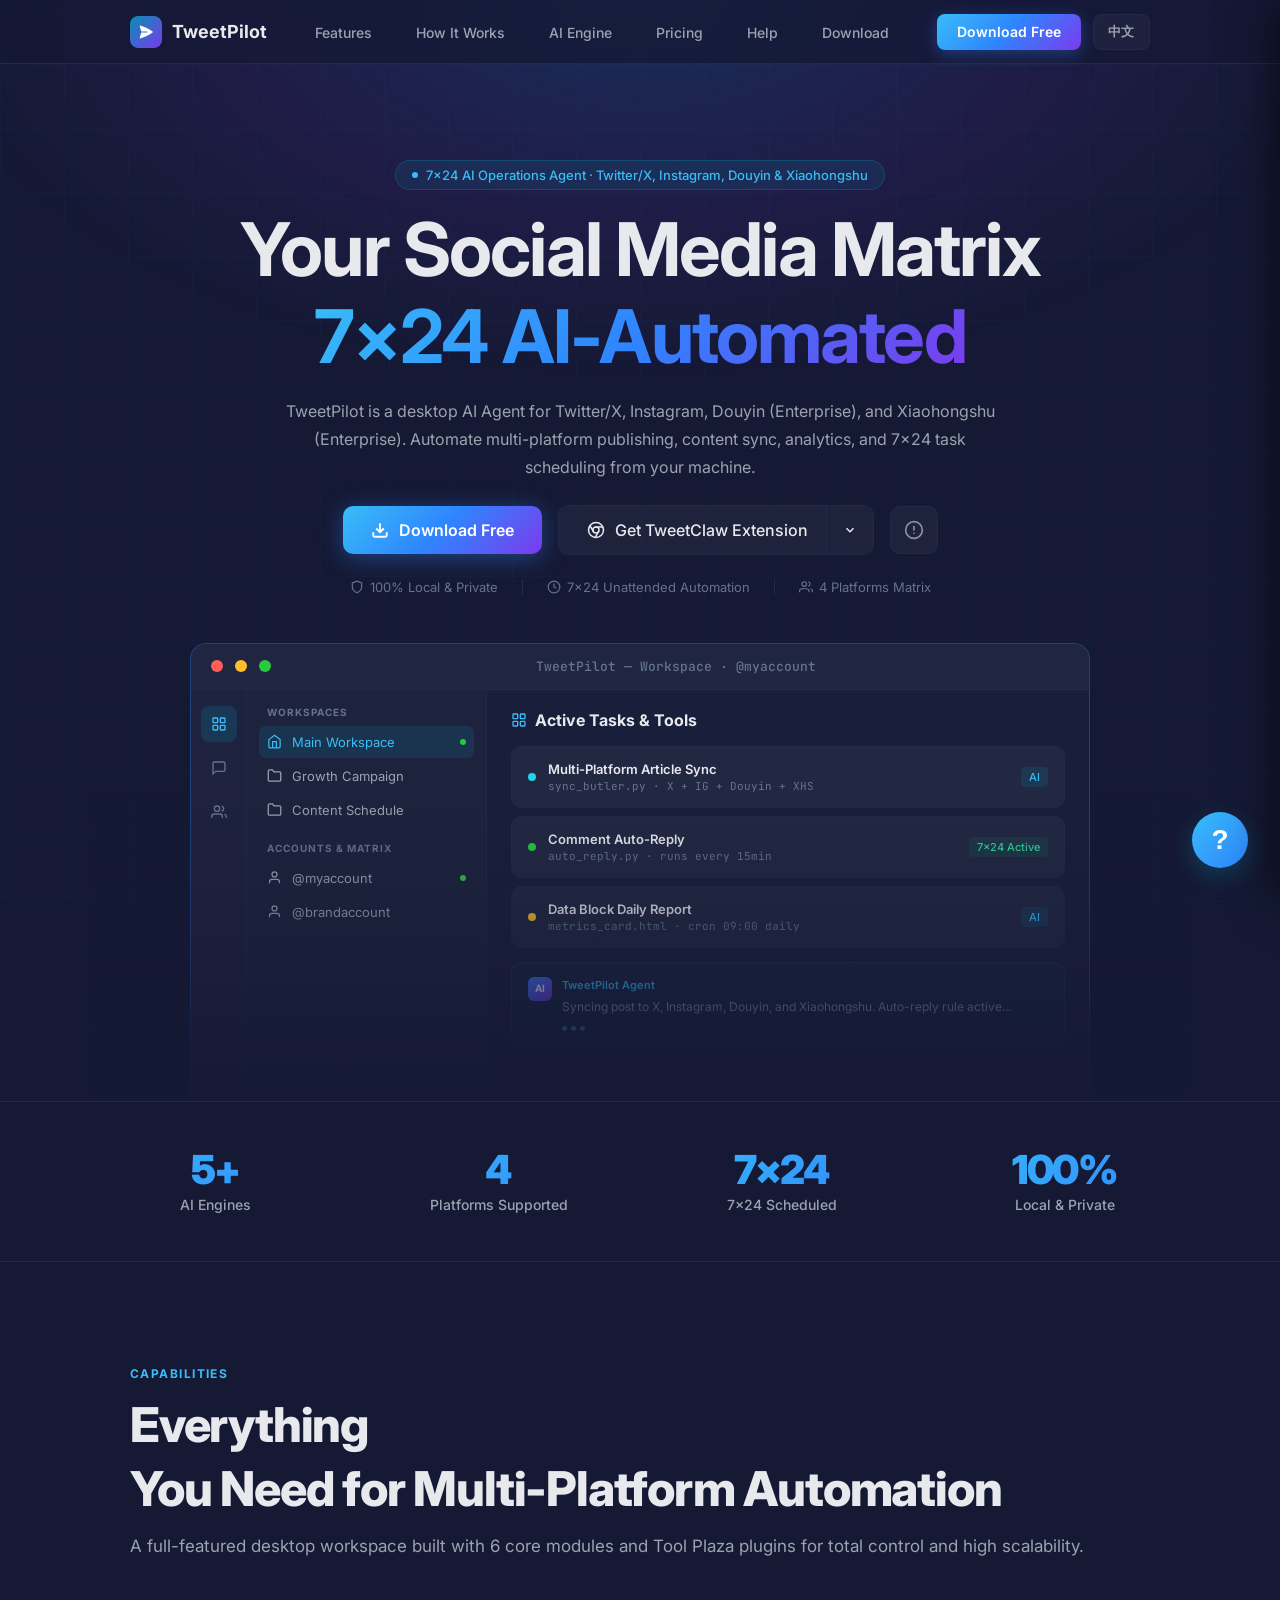
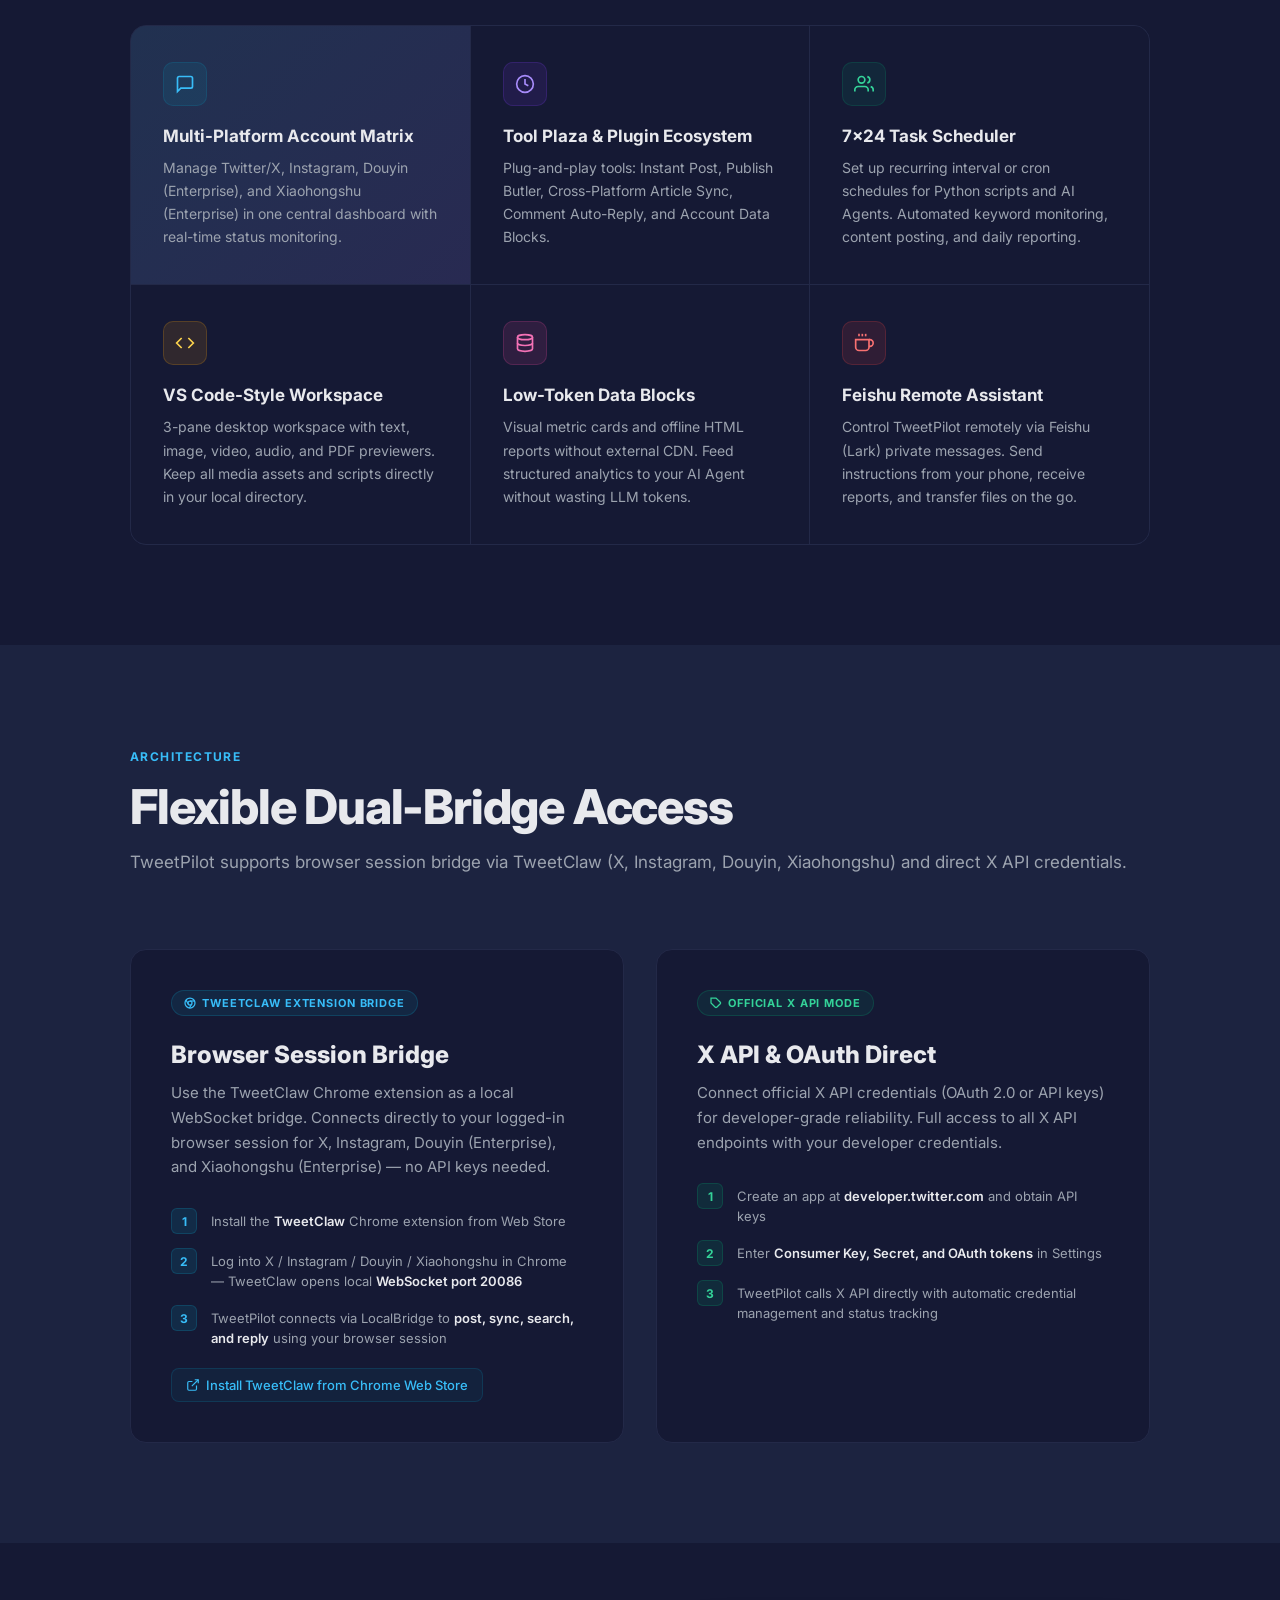
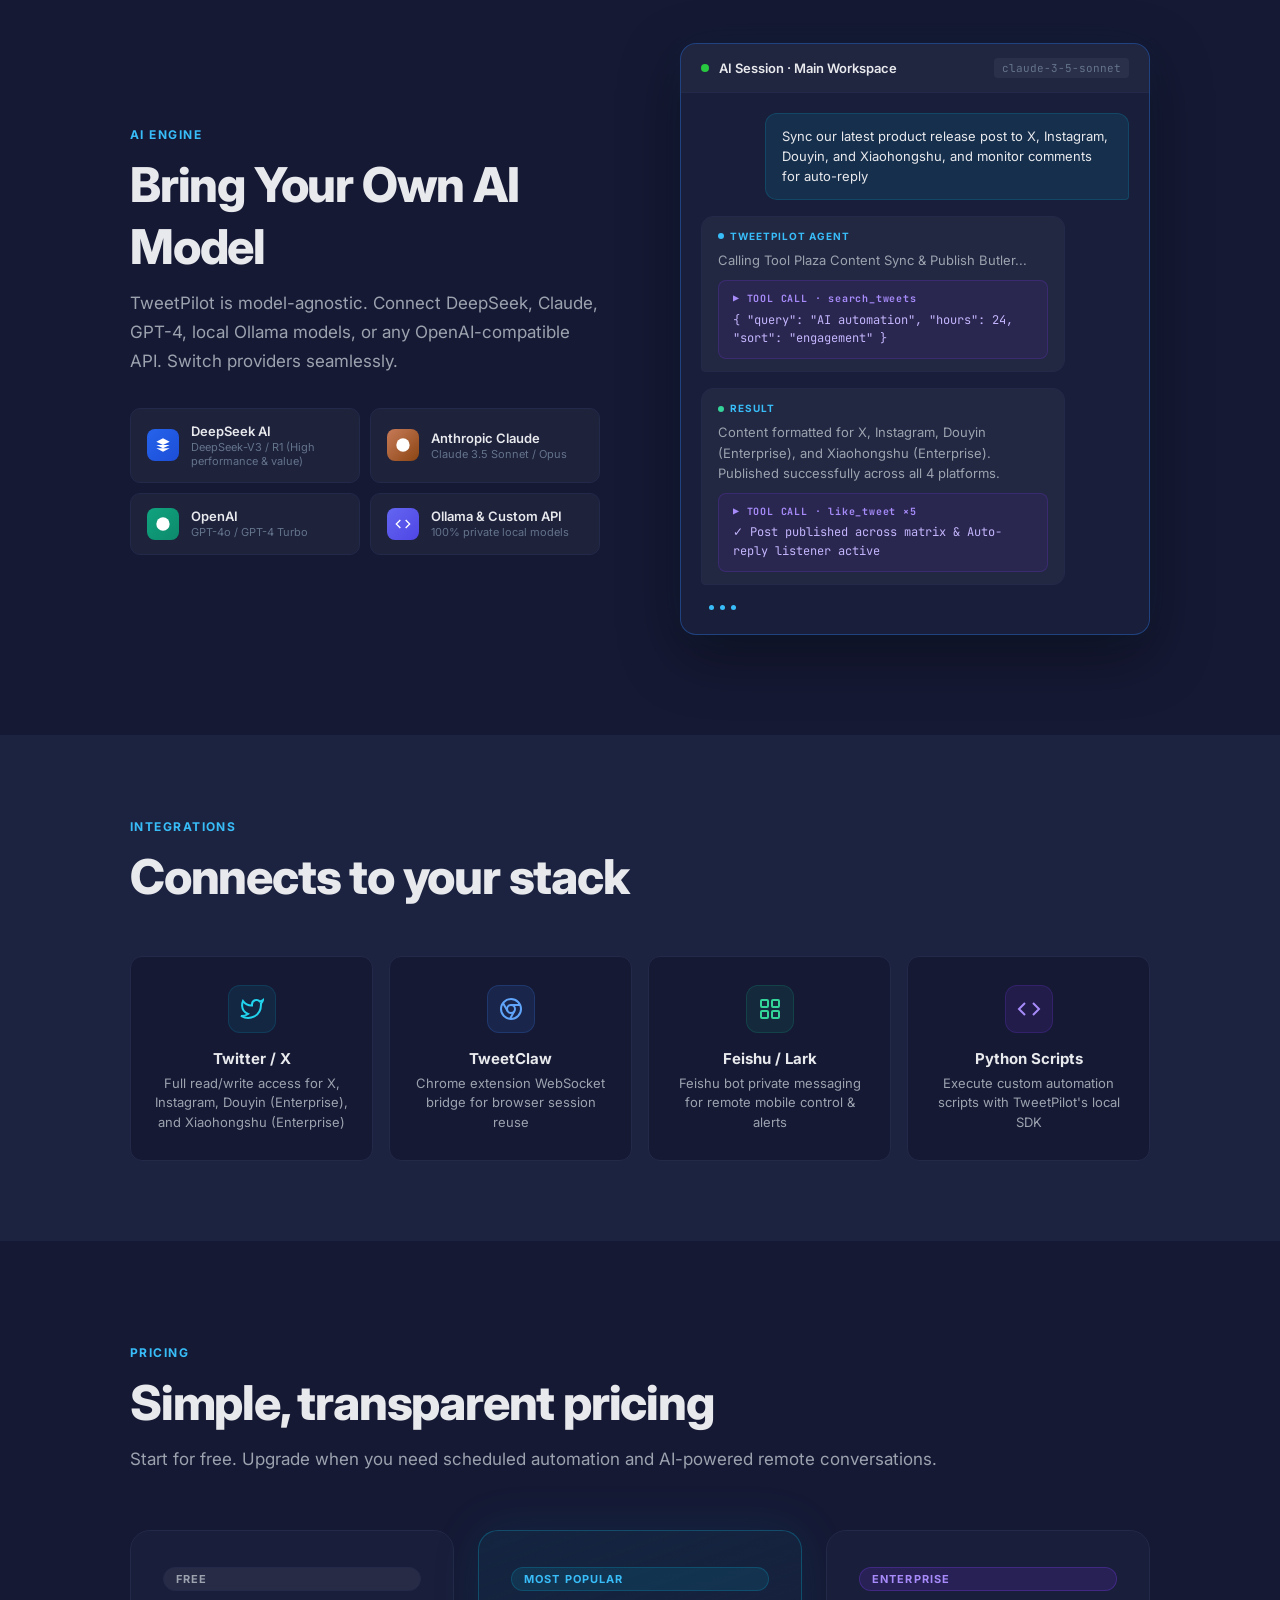
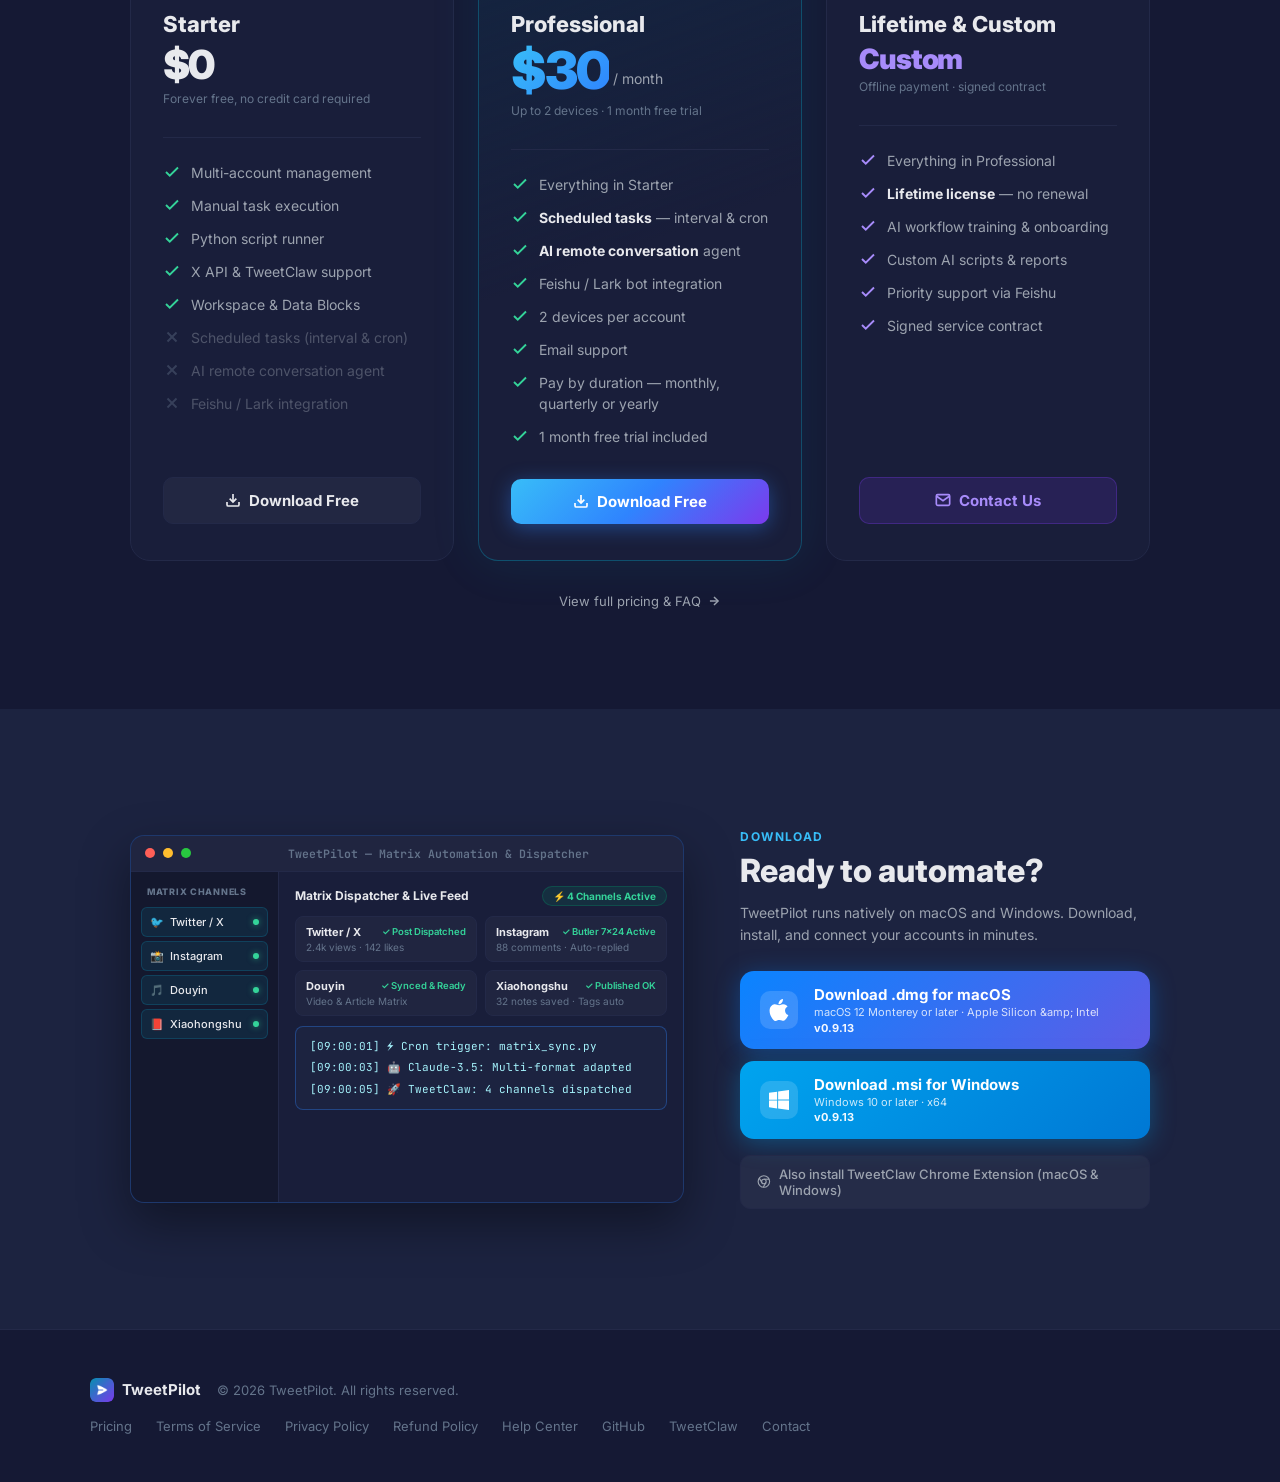
==== index.html @ b6ae7203 "fix: update Windows MSI version to v0.9.13 in index.html" ====
﻿<!DOCTYPE html>
<html lang="en" data-title-key="index.title">
<head>
  <meta charset="UTF-8" />
  <meta name="viewport" content="width=device-width, initial-scale=1.0" />
  <title>TweetPilot — AI-Powered Twitter Automation</title>
  <script src="/i18n.js?v=1.4"></script>
  <script src="/help-widget.js?v=1.4"></script>
  <meta name="description" content="TweetPilot is a desktop app for macOS and Windows that automates your multi-platform social matrix workflow with AI." />
  <link rel="icon" type="image/svg+xml" href="/favicon.svg" />
  <link rel="icon" type="image/png" sizes="32x32" href="/favicon-32x32.png" />
  <link rel="icon" type="image/png" sizes="16x16" href="/favicon-16x16.png" />
  <link rel="apple-touch-icon" sizes="180x180" href="/apple-touch-icon.png" />
  <link rel="shortcut icon" href="/favicon.ico" />
  <link rel="preconnect" href="https://fonts.googleapis.com" />
  <link rel="preconnect" href="https://fonts.gstatic.com" crossorigin />
  <link href="https://fonts.googleapis.com/css2?family=Inter:wght@300;400;500;600;700;800;900&family=JetBrains+Mono:wght@400;500&display=swap" rel="stylesheet" />
  <style>
    *, *::before, *::after { box-sizing: border-box; margin: 0; padding: 0; }

    :root {
      --color-primary: #2F84FE;
      --color-secondary: #38BDF8;
      --color-cta: #059669;
      --color-cta-hover: #047857;
      --color-bg: #151934;
      --color-bg-2: #1C2340;
      --color-bg-3: #191E3A;
      --color-surface: rgba(255,255,255,0.04);
      --color-surface-hover: rgba(255,255,255,0.07);
      --color-border: #232948;
      --color-border-bright: rgba(47,132,254,0.35);
      --color-text: #E8E9ED;
      --color-text-muted: #9CA3AF;
      --color-text-dim: #64748B;
      --shadow-glow: 0 0 40px rgba(47,132,254,0.15);
      --shadow-glow-strong: 0 0 80px rgba(47,132,254,0.25);
    }

    html { scroll-behavior: smooth; }

    body {
      font-family: 'Inter', sans-serif;
      background: var(--color-bg);
      color: var(--color-text);
      overflow-x: hidden;
      -webkit-font-smoothing: antialiased;
    }

    /* ── Scrollbar ── */
    ::-webkit-scrollbar { width: 6px; }
    ::-webkit-scrollbar-track { background: var(--color-bg); }
    ::-webkit-scrollbar-thumb { background: var(--color-primary); border-radius: 3px; }

    /* ── Grid Background ── */
    .grid-bg {
      position: fixed; inset: 0; z-index: 0; pointer-events: none;
      background-image:
        linear-gradient(rgba(8,145,178,0.04) 1px, transparent 1px),
        linear-gradient(90deg, rgba(8,145,178,0.04) 1px, transparent 1px);
      background-size: 64px 64px;
    }
    .grid-bg::after {
      content: '';
      position: absolute; inset: 0;
      background: radial-gradient(ellipse 80% 60% at 50% 0%, rgba(47, 132, 254, 0.18) 0%, rgba(124, 58, 237, 0.1) 40%, transparent 70%);
    }

    /* ── Nav ── */
    nav {
      position: fixed; top: 0; left: 0; right: 0; z-index: 100;
      height: 64px;
      background: rgba(21, 25, 52, 0.75);
      backdrop-filter: blur(20px);
      border-bottom: 1px solid var(--color-border);
    }
    .nav-inner {
      max-width: 1100px; margin: 0 auto;
      display: flex; align-items: center; justify-content: space-between;
      height: 100%; padding: 0 40px;
    }
    .nav-logo {
      display: flex; align-items: center; gap: 10px;
      font-size: 18px; font-weight: 700; color: var(--color-text);
      text-decoration: none;
    }
    .nav-logo-icon {
      width: 32px; height: 32px;
      background: linear-gradient(135deg, var(--color-primary), var(--color-secondary));
      border-radius: 8px;
      display: flex; align-items: center; justify-content: center;
    }
    .nav-links {
      display: flex; align-items: center; gap: 16px;
      list-style: none;
    }
    .nav-links a {
      position: relative;
      color: var(--color-text-muted); text-decoration: none;
      font-size: 14px; font-weight: 500;
      padding: 6px 14px;
      border-radius: 8px;
      transition: all 200ms ease;
    }
    .nav-links a:hover {
      color: var(--color-text);
      background: rgba(255, 255, 255, 0.05);
    }
    .nav-links a.active {
      color: #38BDF8;
      background: transparent;
      font-weight: 600;
    }
    .nav-links a.active::after {
      content: '';
      position: absolute;
      bottom: -4px;
      left: 14px;
      right: 14px;
      height: 2px;
      background: #38BDF8;
      border-radius: 2px;
      box-shadow: 0 0 8px rgba(56, 189, 248, 0.6);
    }
    .nav-cta {
      display: inline-flex; align-items: center; justify-content: center;
      background: linear-gradient(135deg, #38BDF8 0%, #2F84FE 50%, #7C3AED 100%);
      color: white; font-size: 14px; font-weight: 600; padding: 0 20px; height: 36px; border-radius: 8px; text-decoration: none;
      transition: all 200ms ease; box-shadow: 0 4px 16px rgba(47, 132, 254, 0.35);
    }
    .nav-cta:hover {
      background: linear-gradient(135deg, #0284C7 0%, #1D4ED8 50%, #6D28D9 100%);
    }
    .nav-account { color: var(--color-text-muted); font-size: 14px; font-weight: 500; padding: 7px 16px; border-radius: 8px; border: 1px solid var(--color-border); text-decoration: none; transition: all 200ms ease; }
    .nav-account:hover { color: var(--color-text); background: var(--color-surface-hover); }
    .nav-mobile-menu { display: none; }
    .nav-right {
      display: flex;
      align-items: center;
      gap: 12px;
    }
    .nav-lang-toggle {
      display: inline-flex; align-items: center; justify-content: center;
      background: var(--color-surface);
      color: var(--color-text-muted);
      font-size: 13px; font-weight: 700; letter-spacing: 0.05em;
      padding: 0 14px; height: 36px; border-radius: 8px;
      border: 1px solid var(--color-border);
      cursor: pointer; transition: all 200ms ease;
    }
    .nav-lang-toggle:hover { color: var(--color-primary); background: var(--color-surface-hover); }

    /* ── Hero ── */
    .hero {
      position: relative; z-index: 20;
      padding: 160px 40px 48px;
      text-align: center;
      max-width: 1100px; margin: 0 auto;
    }
    .hero-badge {
      display: inline-flex; align-items: center; gap: 8px;
      background: rgba(8,145,178,0.12); border: 1px solid rgba(8,145,178,0.3);
      color: var(--color-secondary); font-size: 13px; font-weight: 500;
      padding: 6px 16px; border-radius: 100px; margin-bottom: 16px;
    }
    .hero-badge-dot {
      width: 6px; height: 6px; border-radius: 50%;
      background: var(--color-secondary);
      animation: pulse-dot 2s ease-in-out infinite;
    }
    @keyframes pulse-dot {
      0%, 100% { opacity: 1; transform: scale(1); }
      50% { opacity: 0.5; transform: scale(0.8); }
    }
    .hero h1 {
      font-size: clamp(38px, 5.8vw, 74px);
      font-weight: 700; line-height: 1.18; letter-spacing: -0.025em;
      margin-bottom: 16px;
      text-align: center;
    }
    .hero h1 .gradient-text {
      background: linear-gradient(135deg, var(--color-secondary) 0%, var(--color-primary) 50%, #7C3AED 100%);
      -webkit-background-clip: text; -webkit-text-fill-color: transparent;
      background-clip: text;
    }
    .hero-sub {
      font-size: 16px;
      color: var(--color-text-muted); line-height: 1.75;
      max-width: 720px; margin: 0 auto 24px;
    }
    .hero-actions {
      display: flex; align-items: center; justify-content: center;
      gap: 16px; flex-wrap: wrap; margin-bottom: 24px;
    }
    .btn-primary {
      display: inline-flex; align-items: center; gap: 10px;
      background: linear-gradient(135deg, #38BDF8 0%, #2F84FE 50%, #7C3AED 100%); color: white;
      font-size: 16px; font-weight: 600;
      padding: 14px 28px; border-radius: 10px;
      text-decoration: none; cursor: pointer; border: none;
      transition: all 200ms ease;
      box-shadow: 0 4px 24px rgba(47,132,254,0.4);
    }
    .btn-primary:hover {
      background: linear-gradient(135deg, #0284C7 0%, #1D4ED8 50%, #6D28D9 100%);
    }
    .btn-secondary {
      display: inline-flex; align-items: center; gap: 10px;
      background: var(--color-surface); color: var(--color-text);
      font-size: 16px; font-weight: 500;
      padding: 14px 28px; border-radius: 10px;
      text-decoration: none; cursor: pointer;
      border: 1px solid var(--color-border);
      transition: all 200ms ease;
    }
    .btn-secondary:hover { background: var(--color-surface-hover); }

    /* ── Split Dropdown Button ── */
    .split-btn-group {
      position: relative;
      z-index: 50;
      display: inline-flex;
      align-items: stretch;
      border-radius: 10px;
      background: var(--color-surface);
      border: 1px solid var(--color-border);
      transition: all 200ms ease;
    }
    .split-btn-group.active, .split-btn-group:focus-within {
      z-index: 100;
    }
    .split-btn-group:hover {
      background: var(--color-surface-hover);
      border-color: rgba(255, 255, 255, 0.25);
    }
    .btn-secondary.btn-split-main {
      border: none;
      border-radius: 10px 0 0 10px;
      padding-right: 18px;
      background: transparent;
    }
    .btn-split-toggle {
      display: inline-flex;
      align-items: center;
      justify-content: center;
      padding: 0 16px;
      border: none;
      border-left: 1px solid var(--color-border);
      background: transparent;
      color: var(--color-text);
      cursor: pointer;
      border-radius: 0 10px 10px 0;
      transition: background 150ms ease;
    }
    .btn-split-toggle:hover, .btn-split-toggle.active {
      background: rgba(255, 255, 255, 0.12);
    }
    .split-caret {
      transition: transform 200ms ease;
    }
    .btn-split-toggle.active .split-caret {
      transform: rotate(180deg);
    }
    .split-dropdown-menu {
      position: absolute;
      top: calc(100% + 8px);
      left: 0;
      right: 0;
      width: 100%;
      box-sizing: border-box;
      background: rgba(15, 23, 42, 0.96);
      backdrop-filter: blur(16px);
      -webkit-backdrop-filter: blur(16px);
      border: 1px solid var(--color-border);
      border-radius: 12px;
      padding: 6px;
      box-shadow: 0 16px 40px rgba(0, 0, 0, 0.6);
      z-index: 100;
      opacity: 0;
      visibility: hidden;
      transform: translateY(-8px);
      transition: all 200ms cubic-bezier(0.16, 1, 0.3, 1);
    }
    .split-dropdown-menu.active {
      opacity: 1;
      visibility: visible;
      transform: translateY(0);
    }
    .split-dropdown-item {
      display: flex;
      align-items: center;
      gap: 12px;
      padding: 10px 14px;
      border-radius: 8px;
      text-decoration: none;
      color: var(--color-text);
      transition: background 150ms ease;
      text-align: left;
    }
    .split-dropdown-item:hover {
      background: rgba(255, 255, 255, 0.08);
    }
    .split-item-icon {
      display: flex;
      align-items: center;
      justify-content: center;
      width: 20px;
      height: 20px;
      background: transparent;
      color: var(--color-text);
      flex-shrink: 0;
    }
    .split-item-title {
      font-size: 14px;
      font-weight: 600;
      color: var(--color-text);
      line-height: 1.3;
    }
    .split-item-sub {
      font-size: 12px;
      color: var(--color-text-dim);
      margin-top: 2px;
      line-height: 1.2;
    }

    /* ── Info Circle Button & Zip Tutorial Modal ── */
    .info-circle-btn {
      display: inline-flex;
      align-items: center;
      justify-content: center;
      width: 48px;
      height: 48px;
      border-radius: 10px;
      background: var(--color-surface);
      border: 1px solid var(--color-border);
      color: var(--color-text);
      cursor: pointer;
      transition: all 200ms ease;
      flex-shrink: 0;
      box-sizing: border-box;
    }
    .info-circle-btn svg {
      opacity: 0.55;
      transition: opacity 200ms ease;
    }
    .info-circle-btn:hover {
      background: var(--color-surface-hover);
      border-color: rgba(255, 255, 255, 0.25);
      color: var(--color-text);
    }
    .info-circle-btn:hover svg {
      opacity: 1;
    }
    .tut-modal-overlay {
      position: fixed; inset: 0; z-index: 1000;
      background: rgba(0,0,0,0.45); backdrop-filter: blur(6px); -webkit-backdrop-filter: blur(6px);
      display: flex; align-items: center; justify-content: center;
      opacity: 0; pointer-events: none; transition: opacity 250ms ease;
      padding: 20px;
    }
    .tut-modal-overlay.open { opacity: 1; pointer-events: auto; }
    .tut-modal {
      position: relative;
      background: var(--color-bg);
      border: none;
      border-radius: 20px;
      padding: 36px 36px 30px;
      max-width: 760px; width: 100%;
      max-height: 85vh; overflow-y: auto;
      transform: scale(0.94) translateY(14px); transition: transform 250ms ease;
      box-shadow: 0 24px 80px rgba(0,0,0,0.6);
      text-align: left;
    }
    .tut-modal-overlay.open .tut-modal { transform: scale(1) translateY(0); }
    .tut-modal-header {
      display: flex; align-items: center; gap: 12px;
      margin-bottom: 22px; padding-right: 28px;
    }
    .tut-modal-header-icon {
      display: flex; align-items: center; justify-content: center;
      width: 36px; height: 36px; border-radius: 10px;
      background: rgba(56, 189, 248, 0.12); color: #38BDF8;
      flex-shrink: 0;
    }
    .tut-modal-title {
      font-size: 19px; font-weight: 700; color: var(--color-text); line-height: 1.3;
    }
    .tut-steps-list {
      display: flex; flex-direction: column; gap: 14px; margin-bottom: 22px;
    }
    .tut-step-card {
      background: rgba(255, 255, 255, 0.04);
      border: none;
      border-radius: 12px; padding: 16px 20px;
      display: flex; gap: 16px; align-items: flex-start;
    }
    .tut-step-num {
      display: flex; align-items: center; justify-content: center;
      width: 22px; height: 22px; border-radius: 50%;
      background: transparent;
      border: 1px solid rgba(255, 255, 255, 0.2);
      color: var(--color-text-dim); font-size: 11px; font-weight: 600; flex-shrink: 0;
      margin-top: 2px;
    }
    .tut-step-body h4 {
      font-size: 15px; font-weight: 600; color: var(--color-text); margin-bottom: 5px;
    }
    .tut-step-body p {
      font-size: 13px; color: var(--color-text-dim); line-height: 1.6; margin: 3px 0;
    }
    .tut-note-box {
      display: flex; align-items: center; gap: 10px;
      background: rgba(245, 158, 11, 0.08);
      border: none;
      border-radius: 10px; padding: 12px 16px; font-size: 13px; color: #FBBF24;
      line-height: 1.5;
    }
    .tut-ai-prompt-box {
      margin-top: 16px; padding: 16px 20px; border-radius: 12px;
      background: rgba(56, 189, 248, 0.06); border: 1px solid rgba(56, 189, 248, 0.2);
    }
    .tut-ai-prompt-header {
      display: flex; align-items: center; justify-content: space-between; gap: 12px; margin-bottom: 8px;
    }
    .tut-ai-prompt-title-wrap { display: flex; align-items: center; gap: 8px; }
    .tut-ai-icon { color: #38BDF8; flex-shrink: 0; }
    .tut-ai-prompt-title { font-size: 14px; font-weight: 600; color: var(--color-text); }
    .tut-ai-prompt-desc { font-size: 12px; color: var(--color-text-dim); margin-bottom: 10px; line-height: 1.5; }
    .tut-ai-prompt-content {
      font-size: 12.5px; font-family: inherit; color: var(--color-text);
      background: rgba(0, 0, 0, 0.25); border: 1px solid rgba(255, 255, 255, 0.1);
      border-radius: 8px; padding: 12px 14px; white-space: pre-wrap; word-break: break-word; line-height: 1.6; user-select: text;
    }
    .tut-ai-copy-btn {
      display: inline-flex; align-items: center; gap: 6px; padding: 6px 14px;
      border-radius: 8px; font-size: 12px; font-weight: 600;
      background: #38BDF8; color: #0F172A; border: none; cursor: pointer;
      transition: all 150ms ease; flex-shrink: 0;
    }
    .tut-ai-copy-btn:hover { background: #0EA5E9; transform: translateY(-1px); }
    .tut-ai-copy-btn.copied { background: #10B981; color: #FFFFFF; }
    .hero-meta {
      display: flex; align-items: center; justify-content: center;
      gap: 24px; color: var(--color-text-dim); font-size: 13px;
    }
    .hero-meta-item { display: flex; align-items: center; gap: 6px; }
    .hero-meta-sep { width: 1px; height: 16px; background: var(--color-border); }

    /* ── App Window Mockup ── */
    .mockup-wrap {
      position: relative; z-index: 1;
      max-width: 980px; margin: 0 auto;
      padding: 0 40px 0;
    }
    .mockup-mask {
      position: absolute;
      left: -60px; right: -60px;
      bottom: 0;
      height: 380px;
      background: linear-gradient(180deg,
        rgba(21, 25, 52, 0) 0%,
        rgba(21, 25, 52, 0.15) 20%,
        rgba(21, 25, 52, 0.45) 45%,
        rgba(21, 25, 52, 0.8) 65%,
        #151934 85%,
        #151934 100%
      );
      pointer-events: none;
      z-index: 10;
    }
    .mockup-glow {
      position: absolute; top: 10%; left: 50%;
      transform: translateX(-50%);
      width: 80%; height: 60%;
      background: radial-gradient(ellipse, rgba(47, 132, 254, 0.2) 0%, transparent 70%);
      pointer-events: none; z-index: 0;
    }
    .app-window {
      position: relative; z-index: 1;
      background: var(--color-bg-3);
      border: 1px solid var(--color-border-bright);
      border-radius: 16px;
      overflow: hidden;
      box-shadow: none;
    }
    .window-titlebar {
      display: flex; align-items: center; gap: 12px;
      padding: 14px 20px;
      background: rgba(255,255,255,0.03);
      border-bottom: 1px solid var(--color-border);
    }
    .window-dot { width: 12px; height: 12px; border-radius: 50%; }
    .window-dot.red { background: #FF5F57; }
    .window-dot.yellow { background: #FFBD2E; }
    .window-dot.green { background: #28C840; }
    .window-title {
      flex: 1; text-align: center;
      font-size: 13px; font-weight: 500; color: var(--color-text-dim);
      font-family: 'JetBrains Mono', monospace;
    }
    .window-body {
      display: grid; grid-template-columns: 56px 240px 1fr;
      min-height: 480px;
    }
    /* Activity Bar */
    .w-activity {
      background: rgba(255,255,255,0.02);
      border-right: 1px solid var(--color-border);
      display: flex; flex-direction: column; align-items: center;
      padding: 16px 0; gap: 8px;
    }
    .w-act-icon {
      width: 36px; height: 36px; border-radius: 8px;
      display: flex; align-items: center; justify-content: center;
      cursor: pointer; transition: all 150ms ease;
      color: var(--color-text-dim);
    }
    .w-act-icon.active { background: rgba(8,145,178,0.2); color: var(--color-secondary); }
    .w-act-icon:hover { background: var(--color-surface-hover); color: var(--color-text); }
    /* Sidebar */
    .w-sidebar {
      background: rgba(255,255,255,0.015);
      border-right: 1px solid var(--color-border);
      padding: 16px 12px;
    }
    .w-sidebar-label {
      font-size: 10px; font-weight: 700; letter-spacing: 0.1em;
      color: var(--color-text-dim); text-transform: uppercase;
      padding: 0 8px; margin-bottom: 8px;
    }
    .w-sidebar-item {
      display: flex; align-items: center; gap: 10px;
      padding: 8px; border-radius: 6px;
      font-size: 13px; color: var(--color-text-muted);
      cursor: pointer; transition: all 150ms ease;
      margin-bottom: 2px;
    }
    .w-sidebar-item.active { background: rgba(8,145,178,0.15); color: var(--color-secondary); }
    .w-sidebar-item:hover:not(.active) { background: var(--color-surface-hover); color: var(--color-text); }
    .w-sidebar-item svg { flex-shrink: 0; width: 15px; height: 15px; }
    .w-sidebar-dot { width: 6px; height: 6px; border-radius: 50%; background: #28C840; margin-left: auto; }
    /* Main content */
    .w-main {
      padding: 20px 24px; overflow: hidden;
    }
    .w-main-header {
      font-size: 16px; font-weight: 700; color: var(--color-text);
      margin-bottom: 16px; display: flex; align-items: center; gap: 8px;
    }
    .w-task-list { display: flex; flex-direction: column; gap: 8px; }
    .w-task-card {
      background: var(--color-surface);
      border: 1px solid var(--color-border);
      border-radius: 10px; padding: 14px 16px;
      display: flex; align-items: center; gap: 12px;
      transition: all 150ms ease;
    }
    .w-task-card:hover { background: var(--color-surface-hover); }
    .w-task-status {
      width: 8px; height: 8px; border-radius: 50%; flex-shrink: 0;
    }
    .w-task-status.running { background: #22D3EE; animation: pulse-run 1.5s ease-in-out infinite; }
    .w-task-status.done { background: #28C840; }
    .w-task-status.waiting { background: #FFBD2E; }
    @keyframes pulse-run {
      0%, 100% { box-shadow: 0 0 0 0 rgba(34,211,238,0.4); }
      50% { box-shadow: 0 0 0 4px rgba(34,211,238,0); }
    }
    .w-task-info { flex: 1; min-width: 0; }
    .w-task-name { font-size: 13px; font-weight: 600; color: var(--color-text); margin-bottom: 2px; }
    .w-task-meta { font-size: 11px; color: var(--color-text-dim); font-family: 'JetBrains Mono', monospace; }
    .w-task-badge {
      font-size: 11px; font-weight: 500; padding: 3px 8px; border-radius: 4px;
      white-space: nowrap;
    }
    .w-task-badge.ai { background: rgba(8,145,178,0.15); color: var(--color-secondary); }
    .w-task-badge.sched { background: rgba(5,150,105,0.15); color: #34D399; }
    .w-chat-preview {
      margin-top: 14px;
      background: rgba(8,145,178,0.05);
      border: 1px solid rgba(8,145,178,0.15);
      border-radius: 10px; padding: 14px 16px;
    }
    .w-chat-msg {
      display: flex; gap: 10px; align-items: flex-start;
      font-size: 12px; color: var(--color-text-muted); line-height: 1.5;
    }
    .w-chat-avatar {
      width: 24px; height: 24px; border-radius: 6px;
      background: linear-gradient(135deg, var(--color-primary), #7C3AED);
      flex-shrink: 0; display: flex; align-items: center; justify-content: center;
      font-size: 10px; font-weight: 700; color: white;
    }
    .typing-indicator {
      display: flex; gap: 4px; align-items: center; padding-top: 2px;
    }
    .typing-indicator span {
      width: 5px; height: 5px; border-radius: 50%;
      background: var(--color-secondary); opacity: 0.7;
      animation: typing 1.4s ease-in-out infinite;
    }
    .typing-indicator span:nth-child(2) { animation-delay: 0.2s; }
    .typing-indicator span:nth-child(3) { animation-delay: 0.4s; }
    @keyframes typing {
      0%, 100% { transform: translateY(0); opacity: 0.7; }
      50% { transform: translateY(-4px); opacity: 1; }
    }

    /* ── Section Common ── */
    section { position: relative; z-index: 1; }
    section.hero-sec { position: relative; z-index: 30; }
    .section-inner {
      max-width: 1100px; margin: 0 auto; padding: 0 40px;
    }
    .section-label {
      display: inline-block;
      font-size: 12px; font-weight: 700; letter-spacing: 0.12em;
      text-transform: uppercase; color: var(--color-secondary);
      margin-bottom: 12px;
    }
    .section-title {
      font-size: clamp(28px, 4vw, 48px); font-weight: 800;
      line-height: 1.3; letter-spacing: -0.025em;
      color: var(--color-text); margin-bottom: 10px;
    }
    .section-desc {
      font-size: 17px; color: var(--color-text-muted);
      line-height: 1.7; width: 100%; max-width: 100%;
    }

    /* ── Stats Strip ── */
    .stats {
      position: relative; z-index: 12;
      border-top: 1px solid var(--color-border);
      border-bottom: 1px solid var(--color-border);
      padding: 48px 40px;
      background: var(--color-bg);
      margin-top: -70px;
    }
    .stats-inner {
      max-width: 1100px; margin: 0 auto;
      display: grid; grid-template-columns: repeat(4, 1fr); gap: 32px;
    }
    .stat-item { text-align: center; }
    .stat-num {
      font-size: 40px; font-weight: 900; letter-spacing: -0.04em;
      background: linear-gradient(135deg, var(--color-secondary), var(--color-primary));
      -webkit-background-clip: text; -webkit-text-fill-color: transparent;
      background-clip: text; line-height: 1;
    }
    .stat-label {
      font-size: 14px; color: var(--color-text-muted); margin-top: 6px; font-weight: 500;
    }

    /* ── Features ── */
    .features { padding: 100px 0; }
    .features-header { margin-bottom: 64px; }
    .features-header .section-title { line-height: 1.35; }
    .features-header .section-desc { max-width: none; white-space: nowrap; }
    .features-grid {
      display: grid; grid-template-columns: repeat(3, 1fr); gap: 1px;
      background: var(--color-border);
      border: 1px solid var(--color-border);
      border-radius: 16px; overflow: hidden;
    }
    .feature-cell {
      background: var(--color-bg);
      padding: 36px 32px;
      transition: all 250ms ease;
      cursor: default;
    }
    .feature-cell:hover { background: var(--color-bg-2); }
    .feature-cell.featured {
      background: linear-gradient(135deg, rgba(8,145,178,0.08) 0%, rgba(124,58,237,0.06) 100%);
      border: none;
    }
    .feature-cell.featured:hover {
      background: linear-gradient(135deg, rgba(8,145,178,0.12) 0%, rgba(124,58,237,0.10) 100%);
    }
    .feature-icon {
      width: 44px; height: 44px; border-radius: 10px;
      background: rgba(8,145,178,0.12);
      border: 1px solid rgba(8,145,178,0.2);
      display: flex; align-items: center; justify-content: center;
      margin-bottom: 20px; color: var(--color-secondary);
    }
    .feature-icon.purple { background: rgba(124,58,237,0.12); border-color: rgba(124,58,237,0.2); color: #A78BFA; }
    .feature-icon.green { background: rgba(5,150,105,0.12); border-color: rgba(5,150,105,0.2); color: #34D399; }
    .feature-icon.orange { background: rgba(245,158,11,0.12); border-color: rgba(245,158,11,0.2); color: #FCD34D; }
    .feature-icon.pink { background: rgba(236,72,153,0.12); border-color: rgba(236,72,153,0.2); color: #F472B6; }
    .feature-icon.red { background: rgba(239,68,68,0.12); border-color: rgba(239,68,68,0.2); color: #F87171; }
    .feature-title { font-size: 17px; font-weight: 700; color: var(--color-text); margin-bottom: 10px; }
    .feature-desc { font-size: 14px; color: var(--color-text-muted); line-height: 1.65; }

    /* ── How It Works ── */
    .how-it-works { padding: 100px 0; background: var(--color-bg-2); }
    .hiw-header { margin-bottom: 72px; }
    .hiw-modes {
      display: grid; grid-template-columns: 1fr 1fr; gap: 32px;
    }
    .hiw-card {
      background: var(--color-bg);
      border: 1px solid var(--color-border);
      border-radius: 16px; padding: 40px;
      transition: all 250ms ease;
    }
    .hiw-card:hover { background: var(--color-surface-hover); }
    .hiw-card-badge {
      display: inline-flex; align-items: center; gap: 6px;
      font-size: 11px; font-weight: 700; letter-spacing: 0.08em; text-transform: uppercase;
      padding: 5px 12px; border-radius: 100px; margin-bottom: 24px;
    }
    .hiw-card-badge.ext { background: rgba(8,145,178,0.12); border: 1px solid rgba(8,145,178,0.25); color: var(--color-secondary); }
    .hiw-card-badge.api { background: rgba(5,150,105,0.12); border: 1px solid rgba(5,150,105,0.25); color: #34D399; }
    .hiw-card h3 { font-size: 24px; font-weight: 800; color: var(--color-text); margin-bottom: 12px; }
    .hiw-card p { font-size: 15px; color: var(--color-text-muted); line-height: 1.65; margin-bottom: 28px; }
    .hiw-steps { display: flex; flex-direction: column; gap: 14px; }
    .hiw-step {
      display: flex; align-items: flex-start; gap: 14px;
    }
    .hiw-step-num {
      width: 26px; height: 26px; border-radius: 6px;
      background: rgba(8,145,178,0.15); border: 1px solid rgba(8,145,178,0.25);
      font-size: 12px; font-weight: 700; color: var(--color-secondary);
      display: flex; align-items: center; justify-content: center;
      flex-shrink: 0;
    }
    .hiw-card-badge.api ~ .hiw-steps .hiw-step-num,
    .hiw-step.api .hiw-step-num {
      background: rgba(5,150,105,0.15); border-color: rgba(5,150,105,0.25); color: #34D399;
    }
    .hiw-step-text { font-size: 13px; color: var(--color-text-muted); line-height: 1.5; padding-top: 4px; }
    .hiw-step-text strong { color: var(--color-text); font-weight: 600; }
    .hiw-ext-link {
      display: inline-flex; align-items: center; gap: 6px;
      font-size: 13px; font-weight: 500; color: var(--color-secondary);
      text-decoration: none; margin-top: 20px;
      padding: 8px 14px; border-radius: 8px;
      background: rgba(8,145,178,0.08); border: 1px solid rgba(8,145,178,0.2);
      transition: all 200ms ease;
    }
    .hiw-ext-link:hover { background: rgba(8,145,178,0.15); }

    /* ── AI Engine ── */
    .ai-engine { padding: 100px 0; }
    .ai-layout {
      display: grid; grid-template-columns: 1fr 1fr; gap: 80px;
      align-items: center;
    }
    .ai-providers {
      display: grid; grid-template-columns: 1fr 1fr; gap: 10px;
      margin-top: 32px;
    }
    .ai-provider {
      display: flex; align-items: center; gap: 12px;
      background: var(--color-surface);
      border: 1px solid var(--color-border);
      border-radius: 10px; padding: 14px 16px;
      transition: all 200ms ease;
    }
    .ai-provider:hover { background: var(--color-surface-hover); }
    .ai-provider-icon {
      width: 32px; height: 32px; border-radius: 8px;
      display: flex; align-items: center; justify-content: center;
      font-size: 14px; font-weight: 800; flex-shrink: 0;
    }
    .ai-provider-name { font-size: 13px; font-weight: 600; color: var(--color-text); }
    .ai-provider-desc { font-size: 11px; color: var(--color-text-dim); margin-top: 1px; }
    .ai-chat-demo {
      background: var(--color-bg-3);
      border: 1px solid var(--color-border-bright);
      border-radius: 16px; overflow: hidden;
      box-shadow: 0 20px 60px rgba(0,0,0,0.4), 0 0 40px rgba(8,145,178,0.08);
    }
    .ai-chat-header {
      background: rgba(255,255,255,0.03);
      border-bottom: 1px solid var(--color-border);
      padding: 14px 20px;
      display: flex; align-items: center; gap: 10px;
    }
    .ai-chat-header-dot { width: 8px; height: 8px; border-radius: 50%; background: #28C840; }
    .ai-chat-header-title { font-size: 13px; font-weight: 600; color: var(--color-text); }
    .ai-chat-header-model {
      margin-left: auto; font-size: 11px; color: var(--color-text-dim);
      background: rgba(255,255,255,0.05); padding: 3px 8px; border-radius: 4px;
      font-family: 'JetBrains Mono', monospace;
    }
    .ai-chat-messages { padding: 20px; display: flex; flex-direction: column; gap: 16px; }
    .chat-bubble {
      max-width: 85%; font-size: 13px; line-height: 1.55; border-radius: 12px;
    }
    .chat-bubble.user {
      align-self: flex-end;
      background: rgba(8,145,178,0.15); border: 1px solid rgba(8,145,178,0.25);
      color: var(--color-text); padding: 12px 16px; border-radius: 12px 12px 4px 12px;
    }
    .chat-bubble.ai {
      align-self: flex-start;
      background: var(--color-surface); border: 1px solid var(--color-border);
      color: var(--color-text-muted); padding: 12px 16px; border-radius: 12px 12px 12px 4px;
    }
    .chat-bubble.ai .ai-prefix {
      font-size: 10px; font-weight: 700; letter-spacing: 0.1em;
      color: var(--color-secondary); text-transform: uppercase; margin-bottom: 6px;
      display: flex; align-items: center; gap: 6px;
    }
    .tool-call {
      background: rgba(124,58,237,0.08); border: 1px solid rgba(124,58,237,0.2);
      border-radius: 8px; padding: 10px 14px; margin-top: 10px;
      font-size: 12px; font-family: 'JetBrains Mono', monospace;
    }
    .tool-call-label { font-size: 10px; color: #A78BFA; font-weight: 700; letter-spacing: 0.08em; margin-bottom: 4px; }
    .tool-call-code { color: #C4B5FD; }

    /* ── Integrations ── */
    .integrations { padding: 80px 0; background: var(--color-bg-2); }
    .int-grid {
      display: grid; grid-template-columns: repeat(4, 1fr); gap: 16px;
      margin-top: 48px;
    }
    .int-card {
      background: var(--color-bg);
      border: 1px solid var(--color-border);
      border-radius: 12px; padding: 28px 24px;
      text-align: center; transition: all 250ms ease;
    }
    .int-card:hover { background: var(--color-surface-hover); }
    .int-card-icon {
      width: 48px; height: 48px; border-radius: 12px; margin: 0 auto 16px;
      display: flex; align-items: center; justify-content: center;
      font-size: 22px;
    }
    .int-card-name { font-size: 15px; font-weight: 700; color: var(--color-text); margin-bottom: 6px; }
    .int-card-desc { font-size: 13px; color: var(--color-text-muted); line-height: 1.5; }

    /* ── Download ── */
    .download {
      padding: 120px 0;
      background: var(--color-bg-2);
    }
    .download-split-card {
      display: grid;
      grid-template-columns: 1.15fr 0.85fr;
      gap: 56px;
      align-items: center;
    }
    .download-preview-side {
      position: relative;
      min-width: 0;
    }
    .download-app-window {
      box-shadow: 0 20px 50px rgba(0, 0, 0, 0.4);
      border-radius: 14px;
      border: 1px solid rgba(47, 132, 254, 0.25);
      background: var(--color-bg-3);
      overflow: hidden;
    }
    .download-app-window .window-titlebar {
      padding: 10px 14px;
      background: rgba(255, 255, 255, 0.03);
      border-bottom: 1px solid var(--color-border);
      display: flex;
      align-items: center;
      gap: 8px;
      min-width: 0;
      overflow: hidden;
    }
    .download-app-window .window-dot { width: 10px; height: 10px; border-radius: 50%; flex-shrink: 0; }
    .download-app-window .window-title {
      font-size: 11.5px;
      color: var(--color-text-dim);
      margin-left: 8px;
      font-weight: 600;
      white-space: nowrap;
      overflow: hidden;
      text-overflow: ellipsis;
      min-width: 0;
      flex: 1;
    }
    .download-app-window .dl-window-body {
      display: grid;
      grid-template-columns: 148px 1fr;
      min-height: 330px;
      min-width: 0;
      overflow: hidden;
    }
    .dl-channels-sidebar {
      background: rgba(0, 0, 0, 0.2);
      border-right: 1px solid var(--color-border);
      padding: 14px 10px;
      display: flex;
      flex-direction: column;
      gap: 4px;
      min-width: 0;
      overflow: hidden;
    }
    .dl-ch-label {
      font-size: 9px;
      font-weight: 800;
      letter-spacing: 0.08em;
      color: var(--color-text-dim);
      text-transform: uppercase;
      padding: 0 6px 6px;
      white-space: nowrap;
      overflow: hidden;
      text-overflow: ellipsis;
    }
    .dl-ch-item {
      display: flex;
      align-items: center;
      gap: 6px;
      padding: 7px 8px;
      border-radius: 6px;
      font-size: 11px;
      font-weight: 500;
      color: var(--color-text-muted);
      background: transparent;
      transition: all 180ms ease;
      min-width: 0;
      overflow: hidden;
    }
    .dl-ch-item span[data-i18n] {
      flex: 1;
      min-width: 0;
      white-space: nowrap;
      overflow: hidden;
      text-overflow: ellipsis;
    }
    .dl-ch-item.active {
      background: rgba(8, 145, 178, 0.12);
      color: var(--color-text);
      border: 1px solid rgba(8, 145, 178, 0.25);
    }
    .dl-ch-dot {
      width: 6px;
      height: 6px;
      border-radius: 50%;
      background: #34D399;
      margin-left: auto;
      flex-shrink: 0;
      box-shadow: 0 0 6px rgba(52, 211, 153, 0.6);
    }
    .dl-matrix-main {
      padding: 14px 16px;
      display: flex;
      flex-direction: column;
      gap: 10px;
      min-width: 0;
      overflow: hidden;
    }
    .dl-matrix-header {
      display: flex;
      align-items: center;
      justify-content: space-between;
      font-size: 12px;
      font-weight: 700;
      color: var(--color-text);
      min-width: 0;
      overflow: hidden;
      gap: 8px;
    }
    .dl-matrix-title {
      white-space: nowrap;
      overflow: hidden;
      text-overflow: ellipsis;
      min-width: 0;
      flex: 1;
    }
    .dl-matrix-pill {
      font-size: 10px;
      font-weight: 700;
      padding: 3px 10px;
      border-radius: 100px;
      background: rgba(5, 150, 105, 0.15);
      border: 1px solid rgba(5, 150, 105, 0.3);
      color: #34D399;
      white-space: nowrap;
      flex: 0 0 auto;
      width: fit-content;
      display: inline-flex;
      align-items: center;
      justify-content: center;
    }
    .dl-cards-grid {
      display: grid;
      grid-template-columns: 1fr 1fr;
      gap: 8px;
      min-width: 0;
    }
    .dl-stat-card {
      background: rgba(255, 255, 255, 0.03);
      border: 1px solid var(--color-border);
      border-radius: 8px;
      padding: 8px 10px;
      display: flex;
      flex-direction: column;
      gap: 2px;
      min-width: 0;
      overflow: hidden;
    }
    .dl-stat-top {
      display: flex;
      align-items: center;
      justify-content: space-between;
      gap: 6px;
      min-width: 0;
      overflow: hidden;
    }
    .dl-stat-name {
      font-size: 11px;
      font-weight: 700;
      color: var(--color-text);
      white-space: nowrap;
      overflow: hidden;
      text-overflow: ellipsis;
      flex-shrink: 0;
    }
    .dl-stat-status {
      font-size: 9.5px;
      font-weight: 600;
      color: #34D399;
      white-space: nowrap;
      overflow: hidden;
      text-overflow: ellipsis;
      text-align: right;
      min-width: 0;
      flex: 1;
    }
    .dl-stat-val {
      font-size: 10px;
      color: var(--color-text-dim);
      white-space: nowrap;
      overflow: hidden;
      text-overflow: ellipsis;
      min-width: 0;
    }
    .dl-terminal {
      background: var(--color-bg-2);
      border: 1px solid var(--color-border-bright);
      border-radius: 8px;
      padding: 10px 14px;
      font-family: 'JetBrains Mono', 'Fira Code', 'Courier New', monospace;
      font-size: 11px;
      line-height: 1.7;
      color: #A5F3FC;
      display: flex;
      flex-direction: column;
      gap: 3px;
      min-width: 0;
      overflow: hidden;
    }
    .dl-terminal-line {
      display: flex;
      align-items: center;
      gap: 6px;
      white-space: nowrap;
      overflow: hidden;
      text-overflow: ellipsis;
      min-width: 0;
    }
    .dl-terminal-line span[data-i18n] {
      white-space: nowrap;
      overflow: hidden;
      text-overflow: ellipsis;
      min-width: 0;
      flex: 1;
    }
    .download-info-side {
      display: flex;
      flex-direction: column;
      align-items: flex-start;
      text-align: left;
    }
    .download-info-side .section-label {
      margin-bottom: 8px;
    }
    .download-title {
      font-size: clamp(26px, 2.5vw, 34px);
      font-weight: 800;
      color: var(--color-text);
      line-height: 1.2;
      margin-bottom: 12px;
    }
    .download-desc {
      font-size: 14px;
      color: var(--color-text-muted);
      line-height: 1.6;
      margin-bottom: 24px;
    }
    .download-dual-buttons {
      display: flex;
      flex-direction: column;
      gap: 12px;
      width: 100%;
    }
    .download-btn {
      display: flex;
      align-items: center;
      gap: 16px;
      padding: 14px 20px;
      border-radius: 14px;
      text-decoration: none;
      cursor: pointer;
      border: none;
      transition: all 200ms ease;
      width: 100%;
    }
    .download-btn-icon {
      width: 38px;
      height: 38px;
      border-radius: 10px;
      background: rgba(255, 255, 255, 0.15);
      display: flex;
      align-items: center;
      justify-content: center;
      flex-shrink: 0;
      color: #ffffff;
    }
    .download-btn-content {
      display: flex;
      flex-direction: column;
      align-items: flex-start;
      text-align: left;
      flex: 1;
    }
    .download-btn-main {
      font-size: 15px;
      font-weight: 700;
      color: #ffffff;
      line-height: 1.3;
    }
    .download-btn-sub {
      font-size: 11px;
      color: rgba(255, 255, 255, 0.8);
      margin-top: 2px;
      line-height: 1.2;
    }
    .download-version {
      font-size: 11px;
      font-weight: 700;
      color: rgba(255, 255, 255, 0.95);
      margin-top: 2px;
      line-height: 1.2;
    }
    .download-btn.mac-btn {
      background: linear-gradient(135deg, #0A84FF 0%, #5E5CE6 100%);
      box-shadow: 0 4px 24px rgba(10,132,255,0.35);
    }
    .download-btn.mac-btn:hover {
      background: linear-gradient(135deg, #0077ED 0%, #4F46E5 100%);
    }
    .download-btn.win-btn {
      background: linear-gradient(135deg, #00A4EF 0%, #0078D4 100%);
      box-shadow: 0 4px 24px rgba(0,164,239,0.35);
    }
    .download-btn.win-btn:hover {
      background: linear-gradient(135deg, #0086C8 0%, #005A9E 100%);
    }
    .download-tweeclaw-row {
      display: flex;
      width: 100%;
      margin-top: 16px;
    }
    .download-ext-link {
      display: flex;
      align-items: center;
      justify-content: center;
      gap: 8px;
      width: 100%;
      font-size: 13px;
      font-weight: 500;
      color: var(--color-text-muted);
      text-decoration: none;
      padding: 10px 16px;
      border-radius: 10px;
      border: 1px solid var(--color-border);
      background: var(--color-surface);
      transition: all 200ms ease;
    }
    .download-ext-link:hover {
      background: var(--color-surface-hover);
      color: var(--color-text);
    }

    /* ── Footer ── */
    footer {
      border-top: 1px solid var(--color-border);
      padding: 48px 40px;
      position: relative; z-index: 1;
    }
    .footer-inner {
      max-width: 1100px; margin: 0 auto;
      display: flex; align-items: center; justify-content: space-between;
      flex-wrap: wrap; gap: 16px;
    }
    .footer-left { display: flex; align-items: center; gap: 12px; }
    .footer-logo {
      display: flex; align-items: center; gap: 8px;
      text-decoration: none; color: var(--color-text);
      font-weight: 700; font-size: 15px;
    }
    .footer-copy { font-size: 13px; color: var(--color-text-dim); margin-left: 4px; }
    .footer-links { display: flex; gap: 24px; }
    .footer-links a {
      font-size: 13px; color: var(--color-text-dim); text-decoration: none;
      transition: color 200ms ease;
    }
    .footer-links a:hover { color: var(--color-primary); }

    /* ── Pricing (homepage) ── */
    .pricing-section { padding: 100px 0; }
    .pricing-grid-home {
      display: grid; grid-template-columns: repeat(3, 1fr); gap: 24px;
      margin-top: 56px; align-items: stretch;
    }
    .plan-card-h {
      background: var(--color-bg-3);
      border: 1px solid var(--color-border);
      border-radius: 20px; padding: 36px 32px;
      transition: all 250ms ease;
      position: relative; overflow: hidden;
      display: flex; flex-direction: column;
    }
    .plan-card-h:hover { background: var(--color-surface-hover); }
    .plan-card-h.featured {
      border-color: rgba(8,145,178,0.4);
      background: linear-gradient(160deg, rgba(8,145,178,0.1) 0%, var(--color-bg-3) 50%);
      box-shadow: 0 0 50px rgba(8,145,178,0.12);
    }
    .plan-card-h.featured:hover { background: linear-gradient(160deg, rgba(8,145,178,0.18) 0%, var(--color-bg-3) 50%); }
    .plan-badge-h { display: inline-block; font-size: 11px; font-weight: 700; letter-spacing: 0.1em; text-transform: uppercase; padding: 4px 12px; border-radius: 100px; margin-bottom: 20px; }
    .plan-badge-h.free { background: rgba(255,255,255,0.06); color: var(--color-text-muted); border: 1px solid var(--color-border); }
    .plan-badge-h.pro { background: rgba(8,145,178,0.15); color: var(--color-secondary); border: 1px solid rgba(8,145,178,0.3); }
    .plan-badge-h.ent { background: rgba(124,58,237,0.15); color: #A78BFA; border: 1px solid rgba(124,58,237,0.3); }
    .plan-name-h { font-size: 22px; font-weight: 800; color: var(--color-text); margin-bottom: 8px; }
    .plan-price-h { display: flex; align-items: flex-end; gap: 4px; margin-bottom: 6px; }
    .plan-price-num-h { font-size: 52px; font-weight: 900; letter-spacing: -0.04em; line-height: 1; }
    .plan-price-num-h.free-num { font-size: 40px; color: var(--color-text); }
    .plan-price-num-h.pro-num { background: linear-gradient(135deg, var(--color-secondary), var(--color-primary)); -webkit-background-clip: text; -webkit-text-fill-color: transparent; background-clip: text; }
    .plan-price-num-h.ent-num { color: #A78BFA; font-size: 28px; }
    .plan-price-period-h { font-size: 14px; color: var(--color-text-muted); padding-bottom: 10px; }
    .plan-price-sub-h { font-size: 12px; color: var(--color-text-dim); margin-bottom: 28px; min-height: 18px; }
    .plan-divider-h { height: 1px; background: var(--color-border); margin-bottom: 24px; }
    .plan-features-h { list-style: none; display: flex; flex-direction: column; gap: 12px; margin-bottom: 32px; flex: 1; }
    .plan-feature-h { display: flex; align-items: flex-start; gap: 10px; font-size: 14px; color: var(--color-text-muted); line-height: 1.5; }
    .plan-feature-h.disabled { opacity: 0.4; }
    .feat-icon-h { width: 18px; height: 18px; flex-shrink: 0; margin-top: 1px; }
    .feat-icon-h.check { color: #34D399; }
    .feat-icon-h.cross { color: var(--color-text-dim); }
    .feat-icon-h.star { color: #A78BFA; }
    .plan-btn-h {
      display: flex; align-items: center; justify-content: center; gap: 8px;
      width: 100%; padding: 13px 24px; border-radius: 10px;
      font-size: 15px; font-weight: 700; cursor: pointer; text-decoration: none;
      transition: all 200ms ease; border: none; margin-top: auto;
    }
    .plan-btn-h.free-btn { background: var(--color-surface); color: var(--color-text); border: 1px solid var(--color-border); }
    .plan-btn-h.free-btn:hover { background: var(--color-surface-hover); }
    .plan-btn-h.pro-btn {
      background: linear-gradient(135deg, #38BDF8 0%, #2F84FE 50%, #7C3AED 100%);
      color: white;
      box-shadow: 0 4px 20px rgba(47,132,254,0.4);
    }
    .plan-btn-h.pro-btn:hover {
      background: linear-gradient(135deg, #0284C7 0%, #1D4ED8 50%, #6D28D9 100%);
    }
    .plan-btn-h.ent-btn { background: rgba(124,58,237,0.15); color: #A78BFA; border: 1px solid rgba(124,58,237,0.3); }
    .plan-btn-h.ent-btn:hover { background: rgba(124,58,237,0.25); }
    .pr-more { display: flex; align-items: center; justify-content: center; gap: 6px; margin-top: 32px; font-size: 13px; color: var(--color-text-muted); text-decoration: none; transition: color 200ms; }
    .pr-more:hover { color: var(--color-primary); }
    .pr-more svg { transition: transform 200ms; }

    /* ── Divider ── */
    .divider {
      max-width: 1100px; margin: 0 auto; padding: 0 40px;
      height: 1px; background: var(--color-border);
    }

    /* ── Responsive ── */
    @media (max-width: 1024px) {
      .features-grid { grid-template-columns: repeat(2, 1fr); }
      .hiw-modes { grid-template-columns: 1fr; }
      .ai-layout { grid-template-columns: 1fr; gap: 48px; }
      .stats-inner { grid-template-columns: repeat(2, 1fr); gap: 24px; }
      .int-grid { grid-template-columns: repeat(2, 1fr); }
    }

    @media (max-width: 768px) {
      nav { padding: 0 20px; }
      .nav-links { display: none; }
      .nav-mobile-menu { display: block; }
      .hero { padding: 120px 20px 60px; }
      .section-inner { padding: 0 20px; }
      .mockup-wrap { padding: 0 20px 60px; }
      .features { padding: 60px 0; }
      .features-header .section-title,
      .features-header .section-desc { white-space: normal; }
      .features-grid { grid-template-columns: 1fr; }
      .how-it-works { padding: 60px 0; }
      .ai-engine { padding: 60px 0; }
      .integrations { padding: 60px 0; }
      .int-grid { grid-template-columns: repeat(2, 1fr); }
      .download { padding: 80px 0; }
      .download-split-card { grid-template-columns: 1fr; gap: 36px; }
      .download-info-side { align-items: center; text-align: center; }
      .download-desc { text-align: center; }
      .stats-inner { grid-template-columns: repeat(2, 1fr); }
      .window-body { grid-template-columns: 44px 1fr; }
      .w-sidebar { display: none; }
      footer { padding: 32px 20px; }
      .footer-inner { flex-direction: column; align-items: flex-start; gap: 12px; }
    }

    @media (max-width: 1024px) {
      .pricing-grid-home { grid-template-columns: 1fr 1fr; }
    }

    @media (max-width: 768px) {
      .pricing-grid-home { grid-template-columns: 1fr; }
    }

    @media (max-width: 480px) {
      .hero h1 { font-size: 36px; }
      .hero-actions { flex-direction: column; align-items: stretch; }
      .btn-primary, .btn-secondary { justify-content: center; }
      .int-grid { grid-template-columns: 1fr 1fr; }
      .ai-providers { grid-template-columns: 1fr; }
    }

    @media (prefers-reduced-motion: reduce) {
      *, *::before, *::after { animation-duration: 0.01ms !important; transition-duration: 0.01ms !important; }
    }
    /* ── Contact Modal ── */
    .contact-modal-overlay {
      position: fixed; inset: 0; z-index: 1000;
      background: rgba(0,0,0,0.78); backdrop-filter: blur(8px);
      display: flex; align-items: center; justify-content: center;
      opacity: 0; pointer-events: none; transition: opacity 250ms ease;
      padding: 20px;
    }
    .contact-modal-overlay.open { opacity: 1; pointer-events: auto; }
    .contact-modal {
      position: relative;
      background: #0E1A2D;
      border: 1px solid rgba(124,58,237,0.3);
      border-radius: 20px;
      padding: 36px 32px 32px;
      max-width: 400px; width: 100%;
      transform: scale(0.94) translateY(14px); transition: transform 250ms ease;
      box-shadow: 0 24px 80px rgba(0,0,0,0.6), 0 0 80px rgba(124,58,237,0.12);
    }
    .contact-modal-overlay.open .contact-modal { transform: scale(1) translateY(0); }
    .contact-modal-x {
      position: absolute; top: 14px; right: 14px;
      width: 32px; height: 32px; border-radius: 8px;
      background: transparent; border: 1px solid transparent;
      color: var(--color-text-dim); cursor: pointer;
      display: flex; align-items: center; justify-content: center;
      transition: all 180ms ease;
    }
    .contact-modal-x:hover { background: rgba(255,255,255,0.06); }
    .contact-modal-title { font-size: 20px; font-weight: 800; color: var(--color-text); margin-bottom: 6px; }
    .contact-modal-sub { font-size: 13px; color: var(--color-text-muted); line-height: 1.6; margin-bottom: 24px; }
    .cm-section { margin-bottom: 22px; }
    .cm-section:last-child { margin-bottom: 0; }
    .cm-section-label { font-size: 10px; font-weight: 700; letter-spacing: 0.12em; text-transform: uppercase; color: #A78BFA; margin-bottom: 10px; }
    .cm-email-row {
      display: flex; align-items: center; justify-content: space-between; gap: 12px;
      background: rgba(124,58,237,0.06); border: 1px solid rgba(124,58,237,0.18);
      border-radius: 10px; padding: 10px 12px 10px 14px;
      flex-wrap: wrap;
    }
    .cm-email-addr { font-size: 13px; color: var(--color-text); font-family: 'JetBrains Mono', monospace; word-break: break-all; }
    .cm-email-actions { display: flex; gap: 6px; flex-shrink: 0; }
    .cm-btn {
      display: inline-flex; align-items: center; gap: 5px;
      font-size: 12px; font-weight: 600;
      padding: 6px 11px; border-radius: 7px;
      cursor: pointer; text-decoration: none;
      transition: all 180ms ease; white-space: nowrap; border: 1px solid transparent;
    }
    .cm-btn.primary { background: #7C3AED; color: white; }
    .cm-btn.primary:hover { background: #6D28D9; }
    .cm-btn.ghost { background: rgba(124,58,237,0.12); color: #C4B5FD; border-color: rgba(124,58,237,0.25); }
    .cm-btn.ghost:hover { background: rgba(124,58,237,0.22); }
    .cm-btn.ghost.copied { background: rgba(52,211,153,0.12); border-color: rgba(52,211,153,0.3); color: #34D399; }
    .cm-qr {
      display: block; margin: 0 auto;
      width: 200px; height: 200px;
      border-radius: 10px; object-fit: cover;
      border: 1px solid rgba(124,58,237,0.2);
      background: rgba(124,58,237,0.04);
    }
    .cm-qr-hint { text-align: center; font-size: 12px; color: var(--color-text-dim); margin-top: 10px; }

  </style>
</head>
<body>
  <div class="grid-bg"></div>

  <!-- Nav -->
  <nav>
   <div class="nav-inner">
    <a class="nav-logo" href="#">
      <img src="logo.png" width="32" height="32" alt="TweetPilot" style="border-radius:8px;display:block;" />
      TweetPilot
    </a>
    <ul class="nav-links">
      <li><a href="#features" data-i18n="nav.features">Features</a></li>
      <li><a href="#how-it-works" data-i18n="nav.how_it_works">How It Works</a></li>
      <li><a href="#ai" data-i18n="nav.ai_engine">AI Engine</a></li>
      <li><a href="#pricing" data-i18n="nav.pricing">Pricing</a></li>
      <li><a href="/help.html" data-i18n="nav.help">Help</a></li>
      <li><a href="#download" data-i18n="nav.download">Download</a></li>
    </ul>
    <div class="nav-right">
      <a class="nav-cta" href="#download" data-i18n="nav.download_free">Download Free</a>
      <button id="lang-toggle" class="nav-lang-toggle" onclick="toggleLang()" type="button">中文</button>
    </div>
    <button class="nav-mobile-menu" aria-label="Menu" style="background:none;border:none;color:var(--color-text);cursor:pointer;">
      <svg width="22" height="22" fill="none" stroke="currentColor" stroke-width="2" viewBox="0 0 24 24">
        <line x1="3" y1="6" x2="21" y2="6"/><line x1="3" y1="12" x2="21" y2="12"/><line x1="3" y1="18" x2="21" y2="18"/>
      </svg>
    </button>
   </div>
  </nav>

  <!-- Hero -->
  <section class="hero-sec">
    <div class="hero">
      <div class="hero-badge">
        <div class="hero-badge-dot"></div>
        <span data-i18n="hero.badge">7×24 AI Operations Agent · Twitter/X, Instagram, Douyin &amp; Xiaohongshu</span>
      </div>
      <h1>
        <span data-i18n="hero.h1_line1">Your Social Media Matrix</span><br />
        <span class="gradient-text" data-i18n="hero.h1_gradient">7×24 AI-Automated</span>
      </h1>
      <p class="hero-sub" data-i18n="hero.sub">
        TweetPilot is a desktop AI Agent for Twitter/X, Instagram, Douyin (Enterprise), and Xiaohongshu (Enterprise). Automate multi-platform publishing, content sync, analytics, and 7×24 task scheduling from your machine.
      </p>
      <div class="hero-actions">
        <a class="btn-primary" href="#download">
          <svg width="18" height="18" fill="none" stroke="currentColor" stroke-width="2.5" viewBox="0 0 24 24">
            <path d="M21 15v4a2 2 0 01-2 2H5a2 2 0 01-2-2v-4"/><polyline points="7 10 12 15 17 10"/><line x1="12" y1="15" x2="12" y2="3"/>
          </svg>
          <span data-i18n="hero.btn_download">Download Free</span>
        </a>
        <div class="split-btn-group">
          <a class="btn-secondary btn-split-main" href="https://chromewebstore.google.com/detail/tweetclaw/nolgcgfoebklpejfgebinnakamjamkna" target="_blank" rel="noopener">
            <svg width="18" height="18" viewBox="0 0 24 24" fill="none" stroke="currentColor" stroke-width="2" stroke-linecap="round">
              <circle cx="12" cy="12" r="10"/><circle cx="12" cy="12" r="4"/>
              <line x1="21.17" y1="8" x2="12" y2="8"/><line x1="3.95" y1="6.06" x2="8.54" y2="14"/>
              <line x1="10.88" y1="21.94" x2="15.46" y2="14"/>
            </svg>
            <span data-i18n="hero.btn_extension">Get TweetClaw Extension</span>
          </a>
          <button class="btn-split-toggle" type="button" aria-label="More download options" onclick="toggleExtDropdown(event)">
            <svg class="split-caret" width="14" height="14" viewBox="0 0 24 24" fill="none" stroke="currentColor" stroke-width="2.5">
              <path d="M6 9l6 6 6-6"/>
            </svg>
          </button>
          <div class="split-dropdown-menu" id="ext-dropdown-menu">
            <a class="split-dropdown-item" href="tweetclaw.zip" download="tweetclaw.zip">
              <div class="split-item-icon">
                <svg viewBox="0 0 1024 1024" width="20" height="20" fill="currentColor">
                  <path d="M905.185809 178.844158C898.576738 172.685485 891.19337 165.824412 883.21687 158.436127 860.422682 137.322863 837.434925 116.207791 815.697647 96.487895 813.243072 94.261877 813.243072 94.261877 810.786411 92.037081 781.783552 65.781062 757.590948 44.376502 739.713617 29.293612 729.254178 20.469111 721.020606 13.860686 714.970549 9.501727 710.955023 6.608611 707.690543 4.524745 704.47155 2.998714 700.417679 1.07689 696.638044-0.094029 691.307277 0.005928 677.045677 0.273349 665.6 11.769337 665.6 26.182727L665.6 77.352844 665.6 128.522961 665.6 230.863194 665.6 256.448252 691.2 256.448252 896 256.448252 870.4 230.863194 870.4 998.414942 896 972.829884 230.381436 972.829884C187.90385 972.829884 153.6 938.623723 153.6 896.20663L153.6 26.182727 128 51.767786 588.8 51.767786C602.93849 51.767786 614.4 40.312965 614.4 26.182727 614.4 12.05249 602.93849 0.597669 588.8 0.597669L128 0.597669 102.4 0.597669 102.4 26.182727 102.4 896.20663C102.4 966.91021 159.652833 1024 230.381436 1024L896 1024 921.6 1024 921.6 998.414942 921.6 230.863194 921.6 205.278135 896 205.278135 691.2 205.278135 716.8 230.863194 716.8 128.522961 716.8 77.352844 716.8 26.182727C716.8 39.813762 705.748075 50.91427 692.267725 51.167041 687.705707 51.252584 685.069822 50.435995 682.52845 49.231204 682.259458 49.103682 683.344977 49.796618 685.029451 51.010252 689.779394 54.432502 697.145822 60.34494 706.686383 68.394196 724.009052 83.009121 747.816448 104.072869 776.413589 129.961594 778.850014 132.168064 778.850014 132.168064 781.285216 134.376514 802.876774 153.964212 825.739479 174.96442 848.413564 195.966437 856.350957 203.3185 863.697005 210.144893 870.269888 216.269843 874.209847 219.941299 877.019309 222.565641 878.499674 223.951409 888.81866 233.610931 905.019017 233.081212 914.684179 222.768247 924.349344 212.455283 923.819315 196.264383 913.500326 186.604861 911.981323 185.182945 909.155025 182.542876 905.185809 178.844158ZM102.4 461.128719 0 461.128719 0 896.074709 512 896.074709 1024 896.074709 1024 461.128719 153.6 461.128719 153.6 460.531049 102.4 460.531049 102.4 461.128719ZM282 778.8 437.6 778.8 437.6 819.2 220.8 819.2 220.8 786.4 371.4 568.8 221.8 568.8 221.8 528 432.8 528 432.8 560 282 778.8ZM534.4 819.2 484 819.2 484 528 534.4 528 534.4 819.2ZM647.2 711 647.2 819.2 596.6 819.2 596.6 528 708 528C740.533495 528 766.366571 536.466581 785.5 553.4 804.633429 570.333419 814.2 592.733195 814.2 620.6 814.2 649.133476 804.833427 671.333254 786.1 687.2 767.366573 703.066746 741.133502 711 707.4 711L647.2 711ZM647.2 670.4 708 670.4C726.00009 670.4 739.733286 666.166709 749.2 657.7 758.666714 649.233291 763.4 637.000079 763.4 621 763.4 605.266588 758.600047 592.700047 749 583.3 739.399951 573.899953 726.200083 569.066669 709.4 568.8L647.2 568.8 647.2 670.4Z" fill="currentColor"></path>
                </svg>
              </div>
              <div class="split-item-text">
                <div class="split-item-title" data-i18n="hero.btn_ext_zip">Download Offline ZIP Package</div>
                <div class="split-item-sub" data-i18n="hero.btn_ext_zip_sub">Unpacked manual installation (.zip)</div>
              </div>
            </a>
          </div>
        </div>
        <button class="info-circle-btn" type="button" onclick="openZipTutorialModal()" title="查看离线安装教程" aria-label="查看离线安装教程">
          <svg width="20" height="20" viewBox="0 0 24 24" fill="none" stroke="currentColor" stroke-width="2" stroke-linecap="round" stroke-linejoin="round">
            <circle cx="12" cy="12" r="10"/>
            <line x1="12" y1="8" x2="12" y2="12"/>
            <line x1="12" y1="16" x2="12.01" y2="16"/>
          </svg>
        </button>
      </div>
      <div class="hero-meta">
        <div class="hero-meta-item">
          <svg width="14" height="14" fill="none" stroke="currentColor" stroke-width="2" viewBox="0 0 24 24">
            <path d="M12 22s8-4 8-10V5l-8-3-8 3v7c0 6 8 10 8 10z"/>
          </svg>
          <span data-i18n="hero.meta_local">Runs locally on your machine</span>
        </div>
        <div class="hero-meta-sep"></div>
        <div class="hero-meta-item">
          <svg width="14" height="14" fill="none" stroke="currentColor" stroke-width="2" viewBox="0 0 24 24">
            <circle cx="12" cy="12" r="10"/><polyline points="12 6 12 12 16 14"/>
          </svg>
          <span data-i18n="hero.meta_scheduled">Scheduled automation</span>
        </div>
        <div class="hero-meta-sep"></div>
        <div class="hero-meta-item">
          <svg width="14" height="14" fill="none" stroke="currentColor" stroke-width="2" viewBox="0 0 24 24">
            <path d="M17 21v-2a4 4 0 00-4-4H5a4 4 0 00-4 4v2"/><circle cx="9" cy="7" r="4"/>
            <path d="M23 21v-2a4 4 0 00-3-3.87"/><path d="M16 3.13a4 4 0 010 7.75"/>
          </svg>
          <span data-i18n="hero.meta_multi">Multi-account support</span>
        </div>
      </div>
    </div>
  </section>

  <!-- App Mockup -->
  <div class="mockup-wrap">
    <div class="mockup-glow"></div>
    <div class="app-window">
      <div class="window-titlebar">
        <div class="window-dot red"></div>
        <div class="window-dot yellow"></div>
        <div class="window-dot green"></div>
        <div class="window-title">TweetPilot — Workspace · @myaccount</div>
      </div>
      <div class="window-body">
        <!-- Activity Bar -->
        <div class="w-activity">
          <div class="w-act-icon active" title="Tasks">
            <svg width="16" height="16" fill="none" stroke="currentColor" stroke-width="2" viewBox="0 0 24 24">
              <rect x="3" y="3" width="7" height="7" rx="1"/><rect x="14" y="3" width="7" height="7" rx="1"/>
              <rect x="3" y="14" width="7" height="7" rx="1"/><rect x="14" y="14" width="7" height="7" rx="1"/>
            </svg>
          </div>
          <div class="w-act-icon" title="AI Chat">
            <svg width="16" height="16" fill="none" stroke="currentColor" stroke-width="2" viewBox="0 0 24 24">
              <path d="M21 15a2 2 0 01-2 2H7l-4 4V5a2 2 0 012-2h14a2 2 0 012 2z"/>
            </svg>
          </div>
          <div class="w-act-icon" title="Accounts">
            <svg width="16" height="16" fill="none" stroke="currentColor" stroke-width="2" viewBox="0 0 24 24">
              <path d="M17 21v-2a4 4 0 00-4-4H5a4 4 0 00-4 4v2"/><circle cx="9" cy="7" r="4"/>
              <path d="M23 21v-2a4 4 0 00-3-3.87"/><path d="M16 3.13a4 4 0 010 7.75"/>
            </svg>
          </div>
          <div class="w-act-icon" title="Settings" style="margin-top:auto;">
            <svg width="16" height="16" fill="none" stroke="currentColor" stroke-width="2" viewBox="0 0 24 24">
              <circle cx="12" cy="12" r="3"/>
              <path d="M19.4 15a1.65 1.65 0 00.33 1.82l.06.06a2 2 0 010 2.83 2 2 0 01-2.83 0l-.06-.06a1.65 1.65 0 00-1.82-.33 1.65 1.65 0 00-1 1.51V21a2 2 0 01-4 0v-.09A1.65 1.65 0 009 19.4a1.65 1.65 0 00-1.82.33l-.06.06a2 2 0 01-2.83-2.83l.06-.06A1.65 1.65 0 004.68 15a1.65 1.65 0 00-1.51-1H3a2 2 0 010-4h.09A1.65 1.65 0 004.6 9a1.65 1.65 0 00-.33-1.82l-.06-.06a2 2 0 012.83-2.83l.06.06A1.65 1.65 0 009 4.68a1.65 1.65 0 001-1.51V3a2 2 0 014 0v.09a1.65 1.65 0 001 1.51 1.65 1.65 0 001.82-.33l.06-.06a2 2 0 012.83 2.83l-.06.06A1.65 1.65 0 0019.4 9a1.65 1.65 0 001.51 1H21a2 2 0 010 4h-.09a1.65 1.65 0 00-1.51 1z"/>
            </svg>
          </div>
        </div>
        <!-- Sidebar -->
        <div class="w-sidebar">
          <div class="w-sidebar-label" data-i18n="mockup.workspaces">Workspaces</div>
          <div class="w-sidebar-item active">
            <svg viewBox="0 0 24 24" fill="none" stroke="currentColor" stroke-width="2"><path d="M3 9l9-7 9 7v11a2 2 0 01-2 2H5a2 2 0 01-2-2z"/><polyline points="9 22 9 12 15 12 15 22"/></svg>
            <span data-i18n="mockup.main_workspace">Main Workspace</span>
            <div class="w-sidebar-dot"></div>
          </div>
          <div class="w-sidebar-item">
            <svg viewBox="0 0 24 24" fill="none" stroke="currentColor" stroke-width="2"><path d="M22 19a2 2 0 01-2 2H4a2 2 0 01-2-2V5a2 2 0 012-2h5l2 3h9a2 2 0 012 2z"/></svg>
            <span data-i18n="mockup.growth_campaign">Growth Campaign</span>
          </div>
          <div class="w-sidebar-item">
            <svg viewBox="0 0 24 24" fill="none" stroke="currentColor" stroke-width="2"><path d="M22 19a2 2 0 01-2 2H4a2 2 0 01-2-2V5a2 2 0 012-2h5l2 3h9a2 2 0 012 2z"/></svg>
            <span data-i18n="mockup.content_schedule">Content Schedule</span>
          </div>
          <div class="w-sidebar-label" style="margin-top:16px;" data-i18n="mockup.accounts">Accounts</div>
          <div class="w-sidebar-item">
            <svg viewBox="0 0 24 24" fill="none" stroke="currentColor" stroke-width="2"><path d="M20 21v-2a4 4 0 00-4-4H8a4 4 0 00-4 4v2"/><circle cx="12" cy="7" r="4"/></svg>
            @myaccount
            <div class="w-sidebar-dot"></div>
          </div>
          <div class="w-sidebar-item">
            <svg viewBox="0 0 24 24" fill="none" stroke="currentColor" stroke-width="2"><path d="M20 21v-2a4 4 0 00-4-4H8a4 4 0 00-4 4v2"/><circle cx="12" cy="7" r="4"/></svg>
            @brandaccount
          </div>
        </div>
        <!-- Main -->
        <div class="w-main">
          <div class="w-main-header">
            <svg width="16" height="16" fill="none" stroke="var(--color-secondary)" stroke-width="2" viewBox="0 0 24 24">
              <rect x="3" y="3" width="7" height="7" rx="1"/><rect x="14" y="3" width="7" height="7" rx="1"/>
              <rect x="3" y="14" width="7" height="7" rx="1"/><rect x="14" y="14" width="7" height="7" rx="1"/>
            </svg>
            <span data-i18n="mockup.active_tasks">Active Tasks</span>
          </div>
          <div class="w-task-list">
            <div class="w-task-card">
              <div class="w-task-status running"></div>
              <div class="w-task-info">
                <div class="w-task-name" data-i18n="mockup.task1_name">Multi-Platform Article Sync</div>
                <div class="w-task-meta" data-i18n="mockup.task1_meta">sync_butler.py · X + IG + Douyin + XHS</div>
              </div>
              <span class="w-task-badge ai">AI</span>
            </div>
            <div class="w-task-card">
              <div class="w-task-status done"></div>
              <div class="w-task-info">
                <div class="w-task-name" data-i18n="mockup.task2_name">Comment Auto-Reply</div>
                <div class="w-task-meta" data-i18n="mockup.task2_meta">auto_reply.py · runs every 15min</div>
              </div>
              <span class="w-task-badge sched" data-i18n="mockup.badge_sched">7×24 Active</span>
            </div>
            <div class="w-task-card">
              <div class="w-task-status waiting"></div>
              <div class="w-task-info">
                <div class="w-task-name" data-i18n="mockup.task3_name">Data Block Daily Report</div>
                <div class="w-task-meta" data-i18n="mockup.task3_meta">metrics_card.html · cron 09:00 daily</div>
              </div>
              <span class="w-task-badge ai">AI</span>
            </div>
          </div>
          <div class="w-chat-preview">
            <div class="w-chat-msg">
              <div class="w-chat-avatar">AI</div>
              <div>
                <div style="font-size:11px;color:var(--color-secondary);font-weight:600;margin-bottom:5px;" data-i18n="mockup.ai_agent">TweetPilot Agent</div>
                <span data-i18n="mockup.ai_msg">Syncing post to X, Instagram, Douyin, and Xiaohongshu. Auto-reply rule active...</span>
                <div class="typing-indicator" style="margin-top:8px;">
                  <span></span><span></span><span></span>
                </div>
              </div>
            </div>
          </div>
        </div>
      </div>
    </div>
    <div class="mockup-mask"></div>
  </div>

  <!-- Stats -->
  <div class="stats" id="features">
    <div class="stats-inner">
      <div class="stat-item">
        <div class="stat-num">5+</div>
        <div class="stat-label" data-i18n="stats.ai_providers">AI Engines</div>
      </div>
      <div class="stat-item">
        <div class="stat-num">4</div>
        <div class="stat-label" data-i18n="stats.x_modes">Platforms Supported</div>
      </div>
      <div class="stat-item">
        <div class="stat-num">7×24</div>
        <div class="stat-label" data-i18n="stats.scheduled">Scheduled Tasks</div>
      </div>
      <div class="stat-item">
        <div class="stat-num">100%</div>
        <div class="stat-label" data-i18n="stats.local">Local &amp; Private</div>
      </div>
    </div>
  </div>

  <!-- Features -->
  <section class="features" id="features">
    <div class="section-inner">
      <div class="features-header">
        <div class="section-label" data-i18n="features.label">Capabilities</div>
        <h2 class="section-title" data-i18n-html="features.title">Everything<br />You Need for Multi-Platform Automation</h2>
        <p class="section-desc" data-i18n="features.desc">A full-featured desktop workspace built with 6 core modules and Tool Plaza plugins for total control and high scalability.</p>
      </div>
      <div class="features-grid">
        <div class="feature-cell featured">
          <div class="feature-icon">
            <svg width="20" height="20" fill="none" stroke="currentColor" stroke-width="2" viewBox="0 0 24 24">
              <path d="M21 15a2 2 0 01-2 2H7l-4 4V5a2 2 0 012-2h14a2 2 0 012 2z"/>
            </svg>
          </div>
          <div class="feature-title" data-i18n="feat1.title">AI-Powered Chat Interface</div>
          <div class="feature-desc" data-i18n="feat1.desc">Talk to your AI agent directly. Ask it to search tweets, analyze accounts, draft content, or execute any Twitter action — all through natural conversation.</div>
        </div>
        <div class="feature-cell">
          <div class="feature-icon purple">
            <svg width="20" height="20" fill="none" stroke="currentColor" stroke-width="2" viewBox="0 0 24 24">
              <circle cx="12" cy="12" r="10"/><polyline points="12 6 12 12 16 14"/>
            </svg>
          </div>
          <div class="feature-title" data-i18n="feat2.title">Task Scheduling</div>
          <div class="feature-desc" data-i18n="feat2.desc">Set up recurring tasks with flexible interval or cron schedules. Run Python scripts automatically — post at peak times, monitor keywords, send reports.</div>
        </div>
        <div class="feature-cell">
          <div class="feature-icon green">
            <svg width="20" height="20" fill="none" stroke="currentColor" stroke-width="2" viewBox="0 0 24 24">
              <path d="M17 21v-2a4 4 0 00-4-4H5a4 4 0 00-4 4v2"/><circle cx="9" cy="7" r="4"/>
              <path d="M23 21v-2a4 4 0 00-3-3.87"/><path d="M16 3.13a4 4 0 010 7.75"/>
            </svg>
          </div>
          <div class="feature-title" data-i18n="feat3.title">Multi-Account Management</div>
          <div class="feature-desc" data-i18n="feat3.desc">Manage multiple Twitter/X accounts in one place. Switch contexts instantly. Each account runs in its own isolated workspace with dedicated credentials.</div>
        </div>
        <div class="feature-cell">
          <div class="feature-icon orange">
            <svg width="20" height="20" fill="none" stroke="currentColor" stroke-width="2" viewBox="0 0 24 24">
              <polyline points="16 18 22 12 16 6"/><polyline points="8 6 2 12 8 18"/>
            </svg>
          </div>
          <div class="feature-title" data-i18n="feat4.title">Python Script Execution</div>
          <div class="feature-desc" data-i18n="feat4.desc">Write and run Python scripts that interact with Twitter. Full access to the TweetPilot SDK — search, post, retweet, follow, and analyze data programmatically.</div>
        </div>
        <div class="feature-cell">
          <div class="feature-icon pink">
            <svg width="20" height="20" fill="none" stroke="currentColor" stroke-width="2" viewBox="0 0 24 24">
              <ellipse cx="12" cy="5" rx="9" ry="3"/><path d="M21 12c0 1.66-4 3-9 3s-9-1.34-9-3"/>
              <path d="M3 5v14c0 1.66 4 3 9 3s9-1.34 9-3V5"/>
            </svg>
          </div>
          <div class="feature-title" data-i18n="feat5.title">Data Blocks</div>
          <div class="feature-desc" data-i18n="feat5.desc">Build structured knowledge bases that feed directly into your AI sessions. Store personas, templates, target audiences, and brand guidelines for consistent outputs.</div>
        </div>
        <div class="feature-cell">
          <div class="feature-icon red">
            <svg width="20" height="20" fill="none" stroke="currentColor" stroke-width="2" viewBox="0 0 24 24">
              <path d="M18 8h1a4 4 0 010 8h-1"/><path d="M2 8h16v9a4 4 0 01-4 4H6a4 4 0 01-4-4V8z"/>
              <line x1="6" y1="1" x2="6" y2="4"/><line x1="10" y1="1" x2="10" y2="4"/><line x1="14" y1="1" x2="14" y2="4"/>
            </svg>
          </div>
          <div class="feature-title" data-i18n="feat6.title">Feishu / Lark Integration</div>
          <div class="feature-desc" data-i18n="feat6.desc">Connect TweetPilot to Feishu (Lark) bots. Receive automated reports, alerts, and summaries directly in your enterprise messaging channels.</div>
        </div>
      </div>
    </div>
  </section>

  <!-- How It Works -->
  <section class="how-it-works" id="how-it-works">
    <div class="section-inner">
      <div class="hiw-header">
        <div class="section-label" data-i18n="hiw.label">Architecture</div>
        <h2 class="section-title" data-i18n="hiw.title">Two ways to reach X</h2>
        <p class="section-desc" data-i18n="hiw.desc">TweetPilot supports both browser-based automation via TweetClaw and direct API access — pick the mode that fits your setup.</p>
      </div>
      <div class="hiw-modes">
        <!-- TweetClaw Mode -->
        <div class="hiw-card">
          <span class="hiw-card-badge ext">
            <svg width="12" height="12" viewBox="0 0 24 24" fill="none" stroke="currentColor" stroke-width="2.5">
              <circle cx="12" cy="12" r="10"/><circle cx="12" cy="12" r="4"/>
              <line x1="21.17" y1="8" x2="12" y2="8"/><line x1="3.95" y1="6.06" x2="8.54" y2="14"/>
              <line x1="10.88" y1="21.94" x2="15.46" y2="14"/>
            </svg>
            <span data-i18n="hiw.ext_badge">Chrome Extension Mode</span>
          </span>
          <h3 data-i18n="hiw.ext_title">TweetClaw Bridge</h3>
          <p data-i18n="hiw.ext_desc">Use the TweetClaw Chrome extension as a local WebSocket bridge. TweetPilot connects directly to your logged-in browser session — no API keys needed, no rate limit headaches.</p>
          <div class="hiw-steps">
            <div class="hiw-step">
              <div class="hiw-step-num">1</div>
              <div class="hiw-step-text" data-i18n-html="hiw.ext_step1">Install the <strong>TweetClaw</strong> Chrome extension from the Web Store</div>
            </div>
            <div class="hiw-step">
              <div class="hiw-step-num">2</div>
              <div class="hiw-step-text" data-i18n-html="hiw.ext_step2">Open Twitter/X in Chrome — the extension starts a local <strong>WebSocket server</strong> on port 20086</div>
            </div>
            <div class="hiw-step">
              <div class="hiw-step-num">3</div>
              <div class="hiw-step-text" data-i18n-html="hiw.ext_step3">TweetPilot connects via LocalBridge and can <strong>read, post, search, and interact</strong> using your browser session</div>
            </div>
          </div>
          <a class="hiw-ext-link" href="https://chromewebstore.google.com/detail/tweetclaw/nolgcgfoebklpejfgebinnakamjamkna" target="_blank" rel="noopener">
            <svg width="14" height="14" viewBox="0 0 24 24" fill="none" stroke="currentColor" stroke-width="2">
              <path d="M18 13v6a2 2 0 01-2 2H5a2 2 0 01-2-2V8a2 2 0 012-2h6"/><polyline points="15 3 21 3 21 9"/><line x1="10" y1="14" x2="21" y2="3"/>
            </svg>
            <span data-i18n="hiw.ext_link">Install TweetClaw from Chrome Web Store</span>
          </a>
        </div>
        <!-- X API Mode -->
        <div class="hiw-card">
          <span class="hiw-card-badge api">
            <svg width="12" height="12" viewBox="0 0 24 24" fill="none" stroke="currentColor" stroke-width="2.5">
              <path d="M20.59 13.41l-7.17 7.17a2 2 0 01-2.83 0L2 12V2h10l8.59 8.59a2 2 0 010 2.82z"/>
              <line x1="7" y1="7" x2="7.01" y2="7"/>
            </svg>
            <span data-i18n="hiw.api_badge">Official X API Mode</span>
          </span>
          <h3 data-i18n="hiw.api_title">X API Direct</h3>
          <p data-i18n="hiw.api_desc">Connect with official X API credentials (OAuth 2.0 or API keys) for enterprise-grade reliability. Full access to all X API endpoints with your own developer app credentials.</p>
          <div class="hiw-steps">
            <div class="hiw-step api">
              <div class="hiw-step-num" style="background:rgba(5,150,105,0.15);border-color:rgba(5,150,105,0.25);color:#34D399;">1</div>
              <div class="hiw-step-text" data-i18n-html="hiw.api_step1">Create an app at <strong>developer.twitter.com</strong> and obtain your API keys</div>
            </div>
            <div class="hiw-step api">
              <div class="hiw-step-num" style="background:rgba(5,150,105,0.15);border-color:rgba(5,150,105,0.25);color:#34D399;">2</div>
              <div class="hiw-step-text" data-i18n-html="hiw.api_step2">Enter your <strong>Consumer Key, Secret, and OAuth tokens</strong> in TweetPilot Settings</div>
            </div>
            <div class="hiw-step api">
              <div class="hiw-step-num" style="background:rgba(5,150,105,0.15);border-color:rgba(5,150,105,0.25);color:#34D399;">3</div>
              <div class="hiw-step-text" data-i18n-html="hiw.api_step3">TweetPilot calls X API directly — supports <strong>v1.1 and v2 endpoints</strong> with automatic credential management</div>
            </div>
          </div>
        </div>
      </div>
    </div>
  </section>

  <!-- AI Engine -->
  <section class="ai-engine" id="ai">
    <div class="section-inner">
      <div class="ai-layout">
        <div>
          <div class="section-label" data-i18n="ai.label">AI Engine</div>
          <h2 class="section-title" data-i18n="ai.title">Bring your own AI model</h2>
          <p class="section-desc" data-i18n="ai.desc">TweetPilot is model-agnostic. Connect to Claude, GPT-4, a local Ollama model, or any OpenAI-compatible API. Switch providers without changing your workflows.</p>
          <div class="ai-providers">
            <div class="ai-provider">
              <div class="ai-provider-icon" style="background:linear-gradient(135deg,#2563EB,#1D4ED8);">
                <svg width="16" height="16" viewBox="0 0 24 24" fill="white"><path d="M12 2L2 7l10 5 10-5-10-5zM2 17l10 5 10-5M2 12l10 5 10-5"/></svg>
              </div>
              <div>
                <div class="ai-provider-name" data-i18n="ai.provider1_name">DeepSeek AI</div>
                <div class="ai-provider-desc" data-i18n="ai.provider1_desc">DeepSeek-V3 / R1 (High performance &amp; value)</div>
              </div>
            </div>
            <div class="ai-provider">
              <div class="ai-provider-icon" style="background:linear-gradient(135deg,#C77B58,#8B4513);">
                <svg width="16" height="16" viewBox="0 0 24 24" fill="white"><circle cx="12" cy="12" r="10"/><path d="M12 6v6l4 2" stroke="white" stroke-width="2" fill="none"/></svg>
              </div>
              <div>
                <div class="ai-provider-name" data-i18n="ai.provider2_name">Anthropic Claude</div>
                <div class="ai-provider-desc" data-i18n="ai.provider2_desc">Claude 3.5 Sonnet / Opus</div>
              </div>
            </div>
            <div class="ai-provider">
              <div class="ai-provider-icon" style="background:linear-gradient(135deg,#10A37F,#0D8A6B);">
                <svg width="16" height="16" viewBox="0 0 24 24" fill="white"><circle cx="12" cy="12" r="10"/><path d="M12 6v6l4 2" stroke="white" stroke-width="2" fill="none"/></svg>
              </div>
              <div>
                <div class="ai-provider-name" data-i18n="ai.provider3_name">OpenAI</div>
                <div class="ai-provider-desc" data-i18n="ai.provider3_desc">GPT-4o / GPT-4 Turbo</div>
              </div>
            </div>
            <div class="ai-provider">
              <div class="ai-provider-icon" style="background:linear-gradient(135deg,#6366F1,#4F46E5);">
                <svg width="16" height="16" viewBox="0 0 24 24" fill="none" stroke="white" stroke-width="2"><polyline points="16 18 22 12 16 6"/><polyline points="8 6 2 12 8 18"/></svg>
              </div>
              <div>
                <div class="ai-provider-name" data-i18n="ai.provider4_name">Ollama &amp; Custom API</div>
                <div class="ai-provider-desc" data-i18n="ai.provider4_desc">Local models, 100% private</div>
              </div>
            </div>
          </div>
        </div>
        <!-- Chat Demo -->
        <div class="ai-chat-demo">
          <div class="ai-chat-header">
            <div class="ai-chat-header-dot"></div>
            <div class="ai-chat-header-title" data-i18n="ai.chat_header">AI Session · Main Workspace</div>
            <div class="ai-chat-header-model">claude-3-5-sonnet</div>
          </div>
          <div class="ai-chat-messages">
            <div class="chat-bubble user" data-i18n="ai.chat_user_msg">Search for tweets about "AI automation" from the past 24h and like the top 5 most engaging ones</div>
            <div class="chat-bubble ai">
              <div class="ai-prefix">
                <div style="width:6px;height:6px;border-radius:50%;background:var(--color-secondary);animation:pulse-dot 2s infinite;"></div>
                <span data-i18n="ai.chat_agent_name">TweetPilot Agent</span>
              </div>
              <span data-i18n="ai.chat_searching">Searching Twitter for "AI automation" tweets from the last 24 hours...</span>
              <div class="tool-call">
                <div class="tool-call-label">▶ TOOL CALL · search_tweets</div>
                <div class="tool-call-code">{ "query": "AI automation", "hours": 24, "sort": "engagement" }</div>
              </div>
            </div>
            <div class="chat-bubble ai">
              <div class="ai-prefix">
                <div style="width:6px;height:6px;border-radius:50%;background:#34D399;"></div>
                <span data-i18n="ai.chat_result_label">Result</span>
              </div>
              <span data-i18n="ai.chat_found">Found 47 tweets. Identified top 5 by engagement score. Liking them now...</span>
              <div class="tool-call">
                <div class="tool-call-label">▶ TOOL CALL · like_tweet ×5</div>
                <div class="tool-call-code" data-i18n="ai.chat_done">✓ All 5 tweets liked successfully</div>
              </div>
            </div>
            <div style="display:flex;gap:6px;align-items:center;padding:4px 8px;">
              <div style="width:5px;height:5px;border-radius:50%;background:var(--color-secondary);animation:typing 1.4s infinite;"></div>
              <div style="width:5px;height:5px;border-radius:50%;background:var(--color-secondary);animation:typing 1.4s 0.2s infinite;"></div>
              <div style="width:5px;height:5px;border-radius:50%;background:var(--color-secondary);animation:typing 1.4s 0.4s infinite;"></div>
            </div>
          </div>
        </div>
      </div>
    </div>
  </section>

  <!-- Integrations -->
  <section class="integrations">
    <div class="section-inner">
      <div class="section-label" data-i18n="int.label">Integrations</div>
      <h2 class="section-title" data-i18n="int.title">Connects to your stack</h2>
      <div class="int-grid">
        <div class="int-card">
          <div class="int-card-icon" style="background:rgba(8,145,178,0.12);border:1px solid rgba(8,145,178,0.2);">
            <svg width="24" height="24" viewBox="0 0 24 24" fill="none" stroke="#22D3EE" stroke-width="2">
              <path d="M23 3a10.9 10.9 0 01-3.14 1.53 4.48 4.48 0 00-7.86 3v1A10.66 10.66 0 013 4s-4 9 5 13a11.64 11.64 0 01-7 2c9 5 20 0 20-11.5a4.5 4.5 0 00-.08-.83A7.72 7.72 0 0023 3z"/>
            </svg>
          </div>
          <div class="int-card-name">Twitter / X</div>
          <div class="int-card-desc" data-i18n="int.twitter_desc">Full read/write access via TweetClaw or official X API</div>
        </div>
        <div class="int-card">
          <div class="int-card-icon" style="background:rgba(59,130,246,0.12);border:1px solid rgba(59,130,246,0.2);">
            <svg width="24" height="24" viewBox="0 0 24 24" fill="none" stroke="#60A5FA" stroke-width="2">
              <circle cx="12" cy="12" r="10"/><circle cx="12" cy="12" r="4"/>
              <line x1="21.17" y1="8" x2="12" y2="8"/><line x1="3.95" y1="6.06" x2="8.54" y2="14"/>
              <line x1="10.88" y1="21.94" x2="15.46" y2="14"/>
            </svg>
          </div>
          <div class="int-card-name">TweetClaw</div>
          <div class="int-card-desc" data-i18n="int.tweetclaw_desc">Chrome extension WebSocket bridge for browserless access</div>
        </div>
        <div class="int-card">
          <div class="int-card-icon" style="background:rgba(16,163,127,0.12);border:1px solid rgba(16,163,127,0.2);">
            <svg width="24" height="24" viewBox="0 0 24 24" fill="none" stroke="#34D399" stroke-width="2">
              <rect x="3" y="3" width="7" height="7" rx="1"/><rect x="14" y="3" width="7" height="7" rx="1"/>
              <rect x="3" y="14" width="7" height="7" rx="1"/><rect x="14" y="14" width="7" height="7" rx="1"/>
            </svg>
          </div>
          <div class="int-card-name">Feishu / Lark</div>
          <div class="int-card-desc" data-i18n="int.feishu_desc">Push reports and alerts to enterprise Feishu bots</div>
        </div>
        <div class="int-card">
          <div class="int-card-icon" style="background:rgba(124,58,237,0.12);border:1px solid rgba(124,58,237,0.2);">
            <svg width="24" height="24" viewBox="0 0 24 24" fill="none" stroke="#A78BFA" stroke-width="2">
              <polyline points="16 18 22 12 16 6"/><polyline points="8 6 2 12 8 18"/>
            </svg>
          </div>
          <div class="int-card-name">Python Scripts</div>
          <div class="int-card-desc" data-i18n="int.python_desc">Execute custom automation scripts with TweetPilot's local SDK</div>
        </div>
      </div>
    </div>
  </section>

  <!-- Pricing -->
  <section class="pricing-section" id="pricing">
    <div class="section-inner">
      <div class="section-label" data-i18n="pricing.label">Pricing</div>
      <h2 class="section-title" data-i18n="pricing.title">Simple, transparent pricing</h2>
      <p class="section-desc" data-i18n="pricing.desc">Start for free. Upgrade when you need scheduled automation and AI-powered remote conversations.</p>

      <div class="pricing-grid-home">

        <!-- Free -->
        <div class="plan-card-h">
          <span class="plan-badge-h free" data-i18n="plan.free_badge">Free</span>
          <div class="plan-name-h" data-i18n="plan.free_name">Starter</div>
          <div class="plan-price-h">
            <span class="plan-price-num-h free-num">$0</span>
          </div>
          <div class="plan-price-sub-h" data-i18n="plan.free_sub">Forever free, no credit card required</div>
          <div class="plan-divider-h"></div>
          <ul class="plan-features-h">
            <li class="plan-feature-h">
              <svg class="feat-icon-h check" viewBox="0 0 24 24" fill="none" stroke="currentColor" stroke-width="2.5"><polyline points="20 6 9 17 4 12"/></svg>
              <span data-i18n="plan.feat_multi_account">Multi-account management</span>
            </li>
            <li class="plan-feature-h">
              <svg class="feat-icon-h check" viewBox="0 0 24 24" fill="none" stroke="currentColor" stroke-width="2.5"><polyline points="20 6 9 17 4 12"/></svg>
              <span data-i18n="plan.feat_manual_task">Manual task execution</span>
            </li>
            <li class="plan-feature-h">
              <svg class="feat-icon-h check" viewBox="0 0 24 24" fill="none" stroke="currentColor" stroke-width="2.5"><polyline points="20 6 9 17 4 12"/></svg>
              <span data-i18n="plan.feat_python">Python script runner</span>
            </li>
            <li class="plan-feature-h">
              <svg class="feat-icon-h check" viewBox="0 0 24 24" fill="none" stroke="currentColor" stroke-width="2.5"><polyline points="20 6 9 17 4 12"/></svg>
              <span data-i18n="plan.feat_x_api">X API &amp; TweetClaw support</span>
            </li>
            <li class="plan-feature-h">
              <svg class="feat-icon-h check" viewBox="0 0 24 24" fill="none" stroke="currentColor" stroke-width="2.5"><polyline points="20 6 9 17 4 12"/></svg>
              <span data-i18n="plan.feat_workspace">Workspace &amp; Data Blocks</span>
            </li>
            <li class="plan-feature-h disabled">
              <svg class="feat-icon-h cross" viewBox="0 0 24 24" fill="none" stroke="currentColor" stroke-width="2.5"><line x1="18" y1="6" x2="6" y2="18"/><line x1="6" y1="6" x2="18" y2="18"/></svg>
              <span data-i18n="plan.feat_scheduled_no">Scheduled tasks (interval &amp; cron)</span>
            </li>
            <li class="plan-feature-h disabled">
              <svg class="feat-icon-h cross" viewBox="0 0 24 24" fill="none" stroke="currentColor" stroke-width="2.5"><line x1="18" y1="6" x2="6" y2="18"/><line x1="6" y1="6" x2="18" y2="18"/></svg>
              <span data-i18n="plan.feat_ai_agent_no">AI remote conversation agent</span>
            </li>
            <li class="plan-feature-h disabled">
              <svg class="feat-icon-h cross" viewBox="0 0 24 24" fill="none" stroke="currentColor" stroke-width="2.5"><line x1="18" y1="6" x2="6" y2="18"/><line x1="6" y1="6" x2="18" y2="18"/></svg>
              <span data-i18n="plan.feat_feishu_no">Feishu / Lark integration</span>
            </li>
          </ul>
          <a class="plan-btn-h free-btn" href="#download">
            <svg width="16" height="16" fill="none" stroke="currentColor" stroke-width="2.5" viewBox="0 0 24 24"><path d="M21 15v4a2 2 0 01-2 2H5a2 2 0 01-2-2v-4"/><polyline points="7 10 12 15 17 10"/><line x1="12" y1="15" x2="12" y2="3"/></svg>
            <span data-i18n="plan.free_btn">Download Free</span>
          </a>
        </div>

        <!-- Pro -->
        <div class="plan-card-h featured">
          <span class="plan-badge-h pro" data-i18n="plan.pro_badge">Most Popular</span>
          <div class="plan-name-h" data-i18n="plan.pro_name">Professional</div>
          <div class="plan-price-h">
            <span class="plan-price-num-h pro-num">$30</span>
            <span class="plan-price-period-h" data-i18n="plan.pro_period_monthly">/ month</span>
          </div>
          <div class="plan-price-sub-h" data-i18n="plan.pro_sub">1 license · up to 2 devices · 1 month free trial</div>
          <div class="plan-divider-h"></div>
          <ul class="plan-features-h">
            <li class="plan-feature-h">
              <svg class="feat-icon-h check" viewBox="0 0 24 24" fill="none" stroke="currentColor" stroke-width="2.5"><polyline points="20 6 9 17 4 12"/></svg>
              <span data-i18n="plan.feat_everything_starter">Everything in Starter</span>
            </li>
            <li class="plan-feature-h">
              <svg class="feat-icon-h check" viewBox="0 0 24 24" fill="none" stroke="currentColor" stroke-width="2.5"><polyline points="20 6 9 17 4 12"/></svg>
              <span data-i18n-html="plan.feat_scheduled"><strong style="color:var(--color-text);">Scheduled tasks</strong> — interval &amp; cron</span>
            </li>
            <li class="plan-feature-h">
              <svg class="feat-icon-h check" viewBox="0 0 24 24" fill="none" stroke="currentColor" stroke-width="2.5"><polyline points="20 6 9 17 4 12"/></svg>
              <span data-i18n-html="plan.feat_ai_agent"><strong style="color:var(--color-text);">AI remote conversation</strong> agent</span>
            </li>
            <li class="plan-feature-h">
              <svg class="feat-icon-h check" viewBox="0 0 24 24" fill="none" stroke="currentColor" stroke-width="2.5"><polyline points="20 6 9 17 4 12"/></svg>
              <span data-i18n="plan.feat_feishu_bot">Feishu / Lark bot integration</span>
            </li>
            <li class="plan-feature-h">
              <svg class="feat-icon-h check" viewBox="0 0 24 24" fill="none" stroke="currentColor" stroke-width="2.5"><polyline points="20 6 9 17 4 12"/></svg>
              <span data-i18n="plan.feat_2devices">2 devices per license</span>
            </li>
            <li class="plan-feature-h">
              <svg class="feat-icon-h check" viewBox="0 0 24 24" fill="none" stroke="currentColor" stroke-width="2.5"><polyline points="20 6 9 17 4 12"/></svg>
              <span data-i18n="plan.feat_email_support">Email support</span>
            </li>
            <li class="plan-feature-h">
              <svg class="feat-icon-h check" viewBox="0 0 24 24" fill="none" stroke="currentColor" stroke-width="2.5"><polyline points="20 6 9 17 4 12"/></svg>
              <span data-i18n="plan.feat_duration">Pay by duration — monthly, quarterly or yearly</span>
            </li>
            <li class="plan-feature-h">
              <svg class="feat-icon-h check" viewBox="0 0 24 24" fill="none" stroke="currentColor" stroke-width="2.5"><polyline points="20 6 9 17 4 12"/></svg>
              <span data-i18n="plan.feat_trial">1 month free trial included</span>
            </li>
          </ul>
          <!-- Pro plan CTA -->
          <a class="plan-btn-h pro-btn" href="#download">
            <svg width="16" height="16" fill="none" stroke="currentColor" stroke-width="2.5" viewBox="0 0 24 24"><path d="M21 15v4a2 2 0 01-2 2H5a2 2 0 01-2-2v-4"/><polyline points="7 10 12 15 17 10"/><line x1="12" y1="15" x2="12" y2="3"/></svg>
            <span data-i18n="plan.free_btn">Download Free</span>
          </a>
        </div>

        <!-- Enterprise -->
        <div class="plan-card-h">
          <span class="plan-badge-h ent" data-i18n="plan.ent_badge">Enterprise</span>
          <div class="plan-name-h" data-i18n="plan.ent_name">Lifetime &amp; Custom</div>
          <div class="plan-price-h">
            <span class="plan-price-num-h ent-num" data-i18n="plan.ent_price">Custom</span>
          </div>
          <div class="plan-price-sub-h" data-i18n="plan.ent_sub_index">Offline payment · signed contract</div>
          <div class="plan-divider-h"></div>
          <ul class="plan-features-h">
            <li class="plan-feature-h">
              <svg class="feat-icon-h star" viewBox="0 0 24 24" fill="none" stroke="currentColor" stroke-width="2.5"><polyline points="20 6 9 17 4 12"/></svg>
              <span data-i18n="plan.feat_everything_pro">Everything in Professional</span>
            </li>
            <li class="plan-feature-h">
              <svg class="feat-icon-h star" viewBox="0 0 24 24" fill="none" stroke="currentColor" stroke-width="2.5"><polyline points="20 6 9 17 4 12"/></svg>
              <span data-i18n-html="plan.feat_lifetime"><strong style="color:var(--color-text);">Lifetime license</strong> — no renewal</span>
            </li>
            <li class="plan-feature-h">
              <svg class="feat-icon-h star" viewBox="0 0 24 24" fill="none" stroke="currentColor" stroke-width="2.5"><polyline points="20 6 9 17 4 12"/></svg>
              <span data-i18n-html="plan.feat_training">AI workflow training &amp; onboarding</span>
            </li>
            <li class="plan-feature-h">
              <svg class="feat-icon-h star" viewBox="0 0 24 24" fill="none" stroke="currentColor" stroke-width="2.5"><polyline points="20 6 9 17 4 12"/></svg>
              <span data-i18n-html="plan.feat_custom_scripts">Custom AI scripts &amp; reports</span>
            </li>
            <li class="plan-feature-h">
              <svg class="feat-icon-h star" viewBox="0 0 24 24" fill="none" stroke="currentColor" stroke-width="2.5"><polyline points="20 6 9 17 4 12"/></svg>
              <span data-i18n="plan.feat_priority_support">Priority support via Feishu</span>
            </li>
            <li class="plan-feature-h">
              <svg class="feat-icon-h star" viewBox="0 0 24 24" fill="none" stroke="currentColor" stroke-width="2.5"><polyline points="20 6 9 17 4 12"/></svg>
              <span data-i18n="plan.feat_contract">Signed service contract</span>
            </li>
          </ul>
          <a class="plan-btn-h ent-btn" href="javascript:void(0)" onclick="openContactModal()">
            <svg width="16" height="16" fill="none" stroke="currentColor" stroke-width="2.5" viewBox="0 0 24 24"><path d="M4 4h16c1.1 0 2 .9 2 2v12c0 1.1-.9 2-2 2H4c-1.1 0-2-.9-2-2V6c0-1.1.9-2 2-2z"/><polyline points="22,6 12,13 2,6"/></svg>
            <span data-i18n="plan.ent_btn">Contact Us</span>
          </a>
        </div>

      </div>
      <a class="pr-more" href="/pricing.html">
        <span data-i18n="pricing.view_full">View full pricing &amp; FAQ</span>
        <svg width="14" height="14" fill="none" stroke="currentColor" stroke-width="2.5" viewBox="0 0 24 24"><line x1="5" y1="12" x2="19" y2="12"/><polyline points="12 5 19 12 12 19"/></svg>
      </a>
    </div>
  </section>

  <!-- Download -->
  <section class="download" id="download">
    <div class="section-inner">
      <div class="download-split-card">

        <!-- Left: Multi-Platform Matrix & Automation Terminal Mockup -->
        <div class="download-preview-side">
          <div class="app-window download-app-window">
            <div class="window-titlebar">
              <div class="window-dot red"></div>
              <div class="window-dot yellow"></div>
              <div class="window-dot green"></div>
              <div class="window-title" data-i18n="dlmock.title">TweetPilot — Matrix Automation &amp; Dispatcher</div>
            </div>
            <div class="dl-window-body">
              <!-- Left Matrix Channels -->
              <div class="dl-channels-sidebar">
                <div class="dl-ch-label" data-i18n="dlmock.channels_label">Matrix Channels</div>
                <div class="dl-ch-item active">
                  <span>🐦</span>
                  <span data-i18n="dlmock.ch_twitter">Twitter / X</span>
                  <div class="dl-ch-dot" title="Connected"></div>
                </div>
                <div class="dl-ch-item active">
                  <span>📸</span>
                  <span data-i18n="dlmock.ch_instagram">Instagram</span>
                  <div class="dl-ch-dot" title="Connected"></div>
                </div>
                <div class="dl-ch-item active">
                  <span>🎵</span>
                  <span data-i18n="dlmock.ch_douyin">Douyin</span>
                  <div class="dl-ch-dot" title="Connected"></div>
                </div>
                <div class="dl-ch-item active">
                  <span>📕</span>
                  <span data-i18n="dlmock.ch_xhs">Xiaohongshu</span>
                  <div class="dl-ch-dot" title="Connected"></div>
                </div>
              </div>

              <!-- Right Matrix Main Board & Live Feed -->
              <div class="dl-matrix-main">
                <div class="dl-matrix-header">
                  <span class="dl-matrix-title" data-i18n="dlmock.dispatch_title">Matrix Dispatcher &amp; Live Feed</span>
                  <span class="dl-matrix-pill" data-i18n="dlmock.dispatch_pill">⚡ 4 Channels Active</span>
                </div>

                <!-- 4 Channel Status Grid -->
                <div class="dl-cards-grid">
                  <div class="dl-stat-card">
                    <div class="dl-stat-top">
                      <span class="dl-stat-name">Twitter / X</span>
                      <span class="dl-stat-status" data-i18n="dlmock.stat_tw_status">✓ Published</span>
                    </div>
                    <div class="dl-stat-val" data-i18n="dlmock.stat_tw_val">2.4k views · 142 likes</div>
                  </div>
                  <div class="dl-stat-card">
                    <div class="dl-stat-top">
                      <span class="dl-stat-name">Instagram</span>
                      <span class="dl-stat-status" data-i18n="dlmock.stat_ig_status">✓ Butler 7×24</span>
                    </div>
                    <div class="dl-stat-val" data-i18n="dlmock.stat_ig_val">88 comments · Auto-replied</div>
                  </div>
                  <div class="dl-stat-card">
                    <div class="dl-stat-top">
                      <span class="dl-stat-name">Douyin</span>
                      <span class="dl-stat-status" data-i18n="dlmock.stat_dy_status">✓ Synced</span>
                    </div>
                    <div class="dl-stat-val" data-i18n="dlmock.stat_dy_val">Video &amp; Article matrix</div>
                  </div>
                  <div class="dl-stat-card">
                    <div class="dl-stat-top">
                      <span class="dl-stat-name">Xiaohongshu</span>
                      <span class="dl-stat-status" data-i18n="dlmock.stat_xhs_status">✓ Published OK</span>
                    </div>
                    <div class="dl-stat-val" data-i18n="dlmock.stat_xhs_val">32 notes saved · Tags auto</div>
                  </div>
                </div>

                <!-- Live Terminal Feed -->
                <div class="dl-terminal">
                  <div class="dl-terminal-line">
                    <span data-i18n="dlmock.log1">[09:00:01] ⚡ Cron trigger: matrix_sync.py</span>
                  </div>
                  <div class="dl-terminal-line">
                    <span data-i18n="dlmock.log2">[09:00:03] 🤖 Claude-3.5: Multi-format adapted</span>
                  </div>
                  <div class="dl-terminal-line">
                    <span data-i18n="dlmock.log3">[09:00:05] 🚀 TweetClaw: 4 channels dispatched</span>
                  </div>
                </div>
              </div>
            </div>
          </div>
        </div>

        <!-- Right: Information & Dual Download Buttons -->
        <div class="download-info-side">
          <div class="section-label" data-i18n="download.label">Download</div>
          <h2 class="download-title" data-i18n="download.title">Ready to automate?</h2>
          <p class="download-desc" data-i18n="download.desc">TweetPilot runs natively on macOS and Windows. Download, install, and connect your accounts in minutes.</p>

          <div class="download-dual-buttons">
            <!-- macOS Button -->
            <a class="download-btn mac-btn" href="/TweetPilot.dmg" download>
              <div class="download-btn-icon">
                <svg class="icon" viewBox="0 0 1024 1024" version="1.1" xmlns="http://www.w3.org/2000/svg" width="22" height="22" fill="currentColor">
                  <path d="M649.78554 161.505697C707.566573 88.168232 694.232489 8.163725 689.787794 1.496683c-6.667042-6.667042-93.338592 6.667042-153.341972 86.671549-53.336338 73.337465-53.336338 153.341972-46.669296 160.009014C496.443568 254.844289 583.115118 248.177247 649.78554 161.505697L649.78554 161.505697zM649.78554 161.505697"></path>
                  <path d="M794.238123 534.860064c-6.667042-106.672676 93.338592-173.343099 113.339719-186.677183l0-6.667042c0 0-86.671549-106.672676-213.345353-100.005634-80.004507 6.667042-120.006761 46.669296-173.343099 46.669296-66.670423 0-126.673803-46.669296-200.011268-46.669296-60.00338 0-233.346479 53.336338-246.680564 280.015775C63.085821 748.205417 223.094835 959.328422 283.098216 999.330676c60.00338 40.002254 100.005634 26.668169 166.676057-6.667042 33.335211-20.001127 140.007888-26.668169 200.011268 13.334085 73.337465 26.668169 180.010141 6.667042 300.016902-260.014648C934.24601 748.205417 800.905165 714.870205 794.238123 534.860064L794.238123 534.860064zM794.238123 534.860064"></path>
                </svg>
              </div>
              <div class="download-btn-content">
                <span class="download-btn-main" data-i18n="download.btn_mac">Download .dmg for macOS</span>
                <span class="download-btn-sub" data-i18n="download.req_mac">macOS 12 Monterey or later · Apple Silicon &amp; Intel</span>
                <span class="download-version mac-version">v0.9.13</span>
              </div>
            </a>

            <!-- Windows Button -->
            <a class="download-btn win-btn" href="/TweetPilot.msi" download>
              <div class="download-btn-icon">
                <svg width="20" height="20" fill="currentColor" viewBox="0 0 24 24">
                  <path d="M0 3.449L9.75 2.1v9.451H0m10.949-9.602L24 0v11.4H10.949M0 12.6h9.75v9.451L0 20.699M10.949 12.6H24V24l-13.051-1.949"/>
                </svg>
              </div>
              <div class="download-btn-content">
                <span class="download-btn-main" data-i18n="download.btn_win">Download .msi for Windows</span>
                <span class="download-btn-sub" data-i18n="download.req_win">Windows 10 or later · x64</span>
                <span class="download-version win-version">v0.9.13</span>
              </div>
            </a>
          </div>

          <!-- Chrome Extension Pill -->
          <div class="download-tweeclaw-row">
            <a class="download-ext-link" href="https://chromewebstore.google.com/detail/tweetclaw/nolgcgfoebklpejfgebinnakamjamkna" target="_blank" rel="noopener">
              <svg width="15" height="15" viewBox="0 0 24 24" fill="none" stroke="currentColor" stroke-width="2">
                <circle cx="12" cy="12" r="10"/><circle cx="12" cy="12" r="4"/>
                <line x1="21.17" y1="8" x2="12" y2="8"/><line x1="3.95" y1="6.06" x2="8.54" y2="14"/>
                <line x1="10.88" y1="21.94" x2="15.46" y2="14"/>
              </svg>
              <span data-i18n="download.ext_link">Also install TweetClaw Chrome Extension (macOS &amp; Windows)</span>
            </a>
          </div>

        </div>

      </div>
    </div>
  </section>

  <!-- Footer -->
  <footer>
    <div class="footer-inner">
      <div class="footer-left">
        <a class="footer-logo" href="#">
          <img src="logo.png" width="24" height="24" alt="TweetPilot" style="border-radius:6px;display:block;" />
          TweetPilot
        </a>
        <span class="footer-copy" data-i18n="footer.copyright">© 2026 TweetPilot. All rights reserved.</span>
      </div>
      <div class="footer-links">
        <a href="/pricing.html" data-i18n="nav.pricing">Pricing</a>
        <a href="/terms.html" data-i18n="footer.terms">Terms of Service</a>
        <a href="/privacy.html" data-i18n="footer.privacy">Privacy Policy</a>
        <a href="/refund.html" data-i18n="footer.refund">Refund Policy</a>
        <a href="/help.html" data-i18n="footer.help">Help Center</a>
        <a href="https://github.com/tweetpilot" target="_blank" rel="noopener">GitHub</a>
        <a href="https://chromewebstore.google.com/detail/tweetclaw/nolgcgfoebklpejfgebinnakamjamkna" target="_blank" rel="noopener">TweetClaw</a>
        <a href="javascript:void(0)" onclick="openContactModal()" data-i18n="footer.contact">Contact</a>
      </div>
    </div>
  </footer>

  <!-- Contact Modal -->
  <div class="contact-modal-overlay" id="contactModalOverlay" onclick="handleContactOverlayClick(event)">
    <div class="contact-modal">
      <button class="contact-modal-x" onclick="closeContactModal()" type="button" aria-label="Close">
        <svg width="16" height="16" fill="none" stroke="currentColor" stroke-width="2.5" viewBox="0 0 24 24"><line x1="18" y1="6" x2="6" y2="18"/><line x1="6" y1="6" x2="18" y2="18"/></svg>
      </button>
      <div class="contact-modal-title" data-i18n="modal.title">Get in Touch</div>
      <div class="contact-modal-sub" data-i18n="modal.sub">Reach us via email or scan the Feishu QR code below</div>

      <div class="cm-section">
        <div class="cm-section-label" data-i18n="modal.email_label">Email</div>
        <div class="cm-email-row">
          <span class="cm-email-addr">ribencong@dessage.xyz</span>
          <div class="cm-email-actions">
            <a class="cm-btn primary" href="mailto:ribencong@dessage.xyz">
              <svg width="13" height="13" fill="none" stroke="currentColor" stroke-width="2.5" viewBox="0 0 24 24"><path d="M4 4h16c1.1 0 2 .9 2 2v12c0 1.1-.9 2-2 2H4c-1.1 0-2-.9-2-2V6c0-1.1.9-2 2-2z"/><polyline points="22,6 12,13 2,6"/></svg>
              <span data-i18n="modal.send">Send</span>
            </a>
            <button class="cm-btn ghost" id="copyEmailBtn" onclick="copyEmail()" type="button">
              <svg id="copyIcon" width="13" height="13" fill="none" stroke="currentColor" stroke-width="2.5" viewBox="0 0 24 24"><rect x="9" y="9" width="13" height="13" rx="2"/><path d="M5 15H4a2 2 0 01-2-2V4a2 2 0 012-2h9a2 2 0 012 2v1"/></svg>
              <span id="copyEmailText" data-i18n="modal.copy">Copy</span>
            </button>
          </div>
        </div>
      </div>

      <div class="cm-section">
        <div class="cm-section-label" data-i18n="modal.feishu_label">Feishu / Lark</div>
        <img class="cm-qr" src="feishu.png" alt="Feishu QR Code" />
        <div class="cm-qr-hint" data-i18n="modal.qr_hint">Scan with Feishu app to start a conversation</div>
      </div>
    </div>
  </div>

  <script>
    function copyEmail() {
      navigator.clipboard.writeText('ribencong@dessage.xyz').then(function() {
        const btn = document.getElementById('copyEmailBtn');
        const text = document.getElementById('copyEmailText');
        const icon = document.getElementById('copyIcon');
        btn.classList.add('copied');
        text.textContent = window.i18n ? window.i18n.t('modal.copied') : 'Copied';
        icon.innerHTML = '<polyline points="20 6 9 17 4 12"/>';
        setTimeout(function() {
          btn.classList.remove('copied');
          text.textContent = window.i18n ? window.i18n.t('modal.copy') : 'Copy';
          icon.innerHTML = '<rect x="9" y="9" width="13" height="13" rx="2"/><path d="M5 15H4a2 2 0 01-2-2V4a2 2 0 012-2h9a2 2 0 012 2v1"/>';
        }, 2000);
      });
    }
    function openContactModal() {
      document.getElementById('contactModalOverlay').classList.add('open');
      document.body.style.overflow = 'hidden';
    }
    function closeContactModal() {
      document.getElementById('contactModalOverlay').classList.remove('open');
      document.body.style.overflow = '';
    }
    function handleContactOverlayClick(e) {
      if (e.target === document.getElementById('contactModalOverlay')) closeContactModal();
    }
    document.addEventListener('keydown', function(e) {
      if (e.key === 'Escape') {
        closeContactModal();
        closeZipTutorialModal();
      }
    });
    function openZipTutorialModal() {
      document.getElementById('zipTutorialOverlay').classList.add('open');
      document.body.style.overflow = 'hidden';
    }
    function closeZipTutorialModal() {
      document.getElementById('zipTutorialOverlay').classList.remove('open');
      document.body.style.overflow = '';
    }
    function handleZipOverlayClick(e) {
      if (e.target === document.getElementById('zipTutorialOverlay')) closeZipTutorialModal();
    }
    function copyZipAiPrompt() {
      var promptEl = document.getElementById('zipAiPromptText');
      var btnTextEl = document.getElementById('zipAiCopyBtnText');
      var btnEl = document.getElementById('zipAiCopyBtn');
      if (!promptEl || !btnEl) return;
      var textToCopy = promptEl.textContent || promptEl.innerText;
      function setSuccessState() {
        if (btnEl) btnEl.classList.add('copied');
        if (btnTextEl) {
          var currentLang = (typeof currentLanguage !== 'undefined') ? currentLanguage : 'zh';
          btnTextEl.textContent = (currentLang === 'en') ? 'Copied!' : '已复制！';
        }
        setTimeout(function() {
          if (btnEl) btnEl.classList.remove('copied');
          if (btnTextEl) {
            var currentLang = (typeof currentLanguage !== 'undefined') ? currentLanguage : 'zh';
            btnTextEl.textContent = (currentLang === 'en') ? 'Copy AI Prompt' : '复制 AI 提示词';
          }
        }, 2000);
      }
      if (navigator.clipboard && navigator.clipboard.writeText) {
        navigator.clipboard.writeText(textToCopy).then(setSuccessState).catch(function() {
          fallbackCopy(textToCopy);
        });
      } else {
        fallbackCopy(textToCopy);
      }
      function fallbackCopy(text) {
        var textarea = document.createElement('textarea');
        textarea.value = text;
        textarea.style.position = 'fixed';
        textarea.style.opacity = '0';
        document.body.appendChild(textarea);
        textarea.select();
        try {
          document.execCommand('copy');
          setSuccessState();
        } catch (e) {
          console.error('Copy failed', e);
        }
        document.body.removeChild(textarea);
      }
    }
    function toggleExtDropdown(e) {
      e.preventDefault();
      e.stopPropagation();
      var menu = document.getElementById('ext-dropdown-menu');
      var btn = e.currentTarget;
      var group = btn.closest('.split-btn-group');
      if (menu) {
        var isOpen = menu.classList.toggle('active');
        btn.classList.toggle('active', isOpen);
        if (group) group.classList.toggle('active', isOpen);
      }
    }
    document.addEventListener('click', function(e) {
      var menu = document.getElementById('ext-dropdown-menu');
      var btn = document.querySelector('.btn-split-toggle');
      var group = document.querySelector('.split-btn-group');
      if (menu && menu.classList.contains('active')) {
        if (!e.target.closest('.split-btn-group')) {
          menu.classList.remove('active');
          if (btn) btn.classList.remove('active');
          if (group) group.classList.remove('active');
        }
      }
    });

    // Scroll spy for active navbar tab highlight on scroll
    function updateActiveNavTab() {
      var navLinks = document.querySelectorAll('.nav-links a');
      var scrollPos = window.scrollY + 180;
      var currentSectionId = '';

      var isAtBottom = (window.innerHeight + window.scrollY) >= (document.documentElement.scrollHeight - 60);
      if (isAtBottom) {
        currentSectionId = 'download';
      } else {
        var sectionMap = [
          { id: 'features', selector: '#features, .features' },
          { id: 'how-it-works', selector: '#how-it-works, .how-it-works' },
          { id: 'ai', selector: '#ai, .ai-engine, .integrations' },
          { id: 'pricing', selector: '#pricing, .pricing-section' },
          { id: 'download', selector: '#download, .download' }
        ];

        for (var i = sectionMap.length - 1; i >= 0; i--) {
          var item = sectionMap[i];
          var el = document.querySelector(item.selector);
          if (el) {
            var top = el.offsetTop;
            if (scrollPos >= top) {
              currentSectionId = item.id;
              break;
            }
          }
        }
      }

      navLinks.forEach(function(link) {
        var href = link.getAttribute('href');
        if (href && (href.startsWith('#') || href.includes('#'))) {
          var targetId = href.substring(href.indexOf('#') + 1);
          if (targetId && targetId === currentSectionId) {
            link.classList.add('active');
          } else {
            link.classList.remove('active');
          }
        }
      });
    }
    window.addEventListener('scroll', updateActiveNavTab);
    window.addEventListener('DOMContentLoaded', updateActiveNavTab);
  </script>

  <!-- ZIP Extension Offline Tutorial Modal -->
  <div class="tut-modal-overlay" id="zipTutorialOverlay" onclick="handleZipOverlayClick(event)">
    <div class="tut-modal" role="dialog" aria-modal="true">
      <button class="contact-modal-x" onclick="closeZipTutorialModal()" aria-label="Close">
        <svg width="18" height="18" fill="none" stroke="currentColor" stroke-width="2" viewBox="0 0 24 24">
          <line x1="18" y1="6" x2="6" y2="18"/><line x1="6" y1="6" x2="18" y2="18"/>
        </svg>
      </button>
      <div class="tut-modal-header">
        <h3 class="tut-modal-title" data-i18n="tutorial.title">浏览器插件离线安装教程（Zip 压缩包方式）</h3>
      </div>
      <div class="tut-steps-list">
        <div class="tut-step-card">
          <div class="tut-step-num">1</div>
          <div class="tut-step-body">
            <h4 data-i18n="tutorial.step1_title">第一步：下载并解压插件压缩包</h4>
            <p data-i18n="tutorial.step1_1">点击“下载离线 Zip 压缩包”保存 .zip 文件到本地。</p>
            <p data-i18n="tutorial.step1_2">在 .zip 文件上点击右键，选择“解压到当前文件夹”或“全部解压缩”，得到解压文件夹。</p>
          </div>
        </div>
        <div class="tut-step-card">
          <div class="tut-step-num">2</div>
          <div class="tut-step-body">
            <h4 data-i18n="tutorial.step2_title">第二步：开启浏览器的“开发者模式”</h4>
            <p data-i18n="tutorial.step2_1">打开 Chrome 浏览器，点击右上角菜单图标（⋮）→ 选择“扩展程序” → 点击“管理扩展程序”（或在地址栏输入 chrome://extensions 并回车）。</p>
            <p data-i18n="tutorial.step2_2">在扩展程序页面右上角，找到并开启“开发者模式”开关。</p>
          </div>
        </div>
        <div class="tut-step-card">
          <div class="tut-step-num">3</div>
          <div class="tut-step-body">
            <h4 data-i18n="tutorial.step3_title">第三步：加载解压后的插件</h4>
            <p data-i18n="tutorial.step3_1">点击左上角的“加载已解压的扩展程序”按钮。</p>
            <p data-i18n="tutorial.step3_2">选择第一步解压出来的文件夹，点击“选择文件夹”完成加载。</p>
          </div>
        </div>
        <div class="tut-step-card">
          <div class="tut-step-num">4</div>
          <div class="tut-step-body">
            <h4 data-i18n="tutorial.step4_title">第四步：固定插件图标</h4>
            <p data-i18n="tutorial.step4_1">点击 Chrome 右上角“拼图”图标，找到 TweetClaw 旁边的固定大头针图标固定到工具栏。</p>
          </div>
        </div>
      </div>
      <div class="tut-note-box">
        <svg width="16" height="16" fill="none" stroke="currentColor" stroke-width="2" viewBox="0 0 24 24" style="flex-shrink:0;">
          <circle cx="12" cy="12" r="10"/><line x1="12" y1="8" x2="12" y2="12"/><line x1="12" y1="16" x2="12.01" y2="16"/>
        </svg>
        <span data-i18n="tutorial.note">注：解压文件夹为插件运行必需文件，安装完成后请勿删除或移动该文件夹。</span>
      </div>
      <div class="tut-ai-prompt-box">
        <div class="tut-ai-prompt-header">
          <div class="tut-ai-prompt-title-wrap">
            <svg width="16" height="16" viewBox="0 0 24 24" fill="none" stroke="currentColor" stroke-width="2" stroke-linecap="round" stroke-linejoin="round" class="tut-ai-icon">
              <path d="M12 2a10 10 0 1 0 10 10H12V2z"/>
              <path d="M12 12L2.5 7.5"/>
              <path d="M12 12v9.5"/>
              <path d="M12 12l9.5-4.5"/>
            </svg>
            <span class="tut-ai-prompt-title" data-i18n="tutorial.ai_prompt_title">AI 提示词（快捷问 AI）</span>
          </div>
          <button class="tut-ai-copy-btn" id="zipAiCopyBtn" type="button" onclick="copyZipAiPrompt()">
            <svg width="14" height="14" viewBox="0 0 24 24" fill="none" stroke="currentColor" stroke-width="2" stroke-linecap="round" stroke-linejoin="round">
              <rect x="9" y="9" width="13" height="13" rx="2" ry="2"></rect>
              <path d="M5 15H4a2 2 0 0 1-2-2V4a2 2 0 0 1 2-2h9a2 2 0 0 1 2 2v1"></path>
            </svg>
            <span id="zipAiCopyBtnText" data-i18n="tutorial.ai_prompt_copy">复制 AI 提示词</span>
          </button>
        </div>
        <p class="tut-ai-prompt-desc" data-i18n="tutorial.ai_prompt_desc">可以将以下完整提示词直接复制给 ChatGPT、Claude、DeepSeek 或 Kimi 等 AI 助手，获取定制化的安装指导：</p>
        <div class="tut-ai-prompt-content" id="zipAiPromptText" data-i18n="tutorial.ai_prompt_text">我已经下载了 TweetClaw 浏览器插件的离线安装包（tweetclaw.zip 压缩包）。
请告诉我详细的解压和安装步骤：
1. 如何在我的操作系统（Windows / macOS）中解压这个 zip 压缩包？
2. 如何在 Chrome / Edge / Brave 等浏览器中开启“开发者模式”？
3. 如何加载解压后的插件文件夹并完成安装？
4. 安装完成后需要注意什么（比如解压后的文件夹是否能删除或移动）？
请根据我的具体操作系统和浏览器，提供一步一步的操作指导。</div>
      </div>
    </div>
  </div>

</body>
</html>
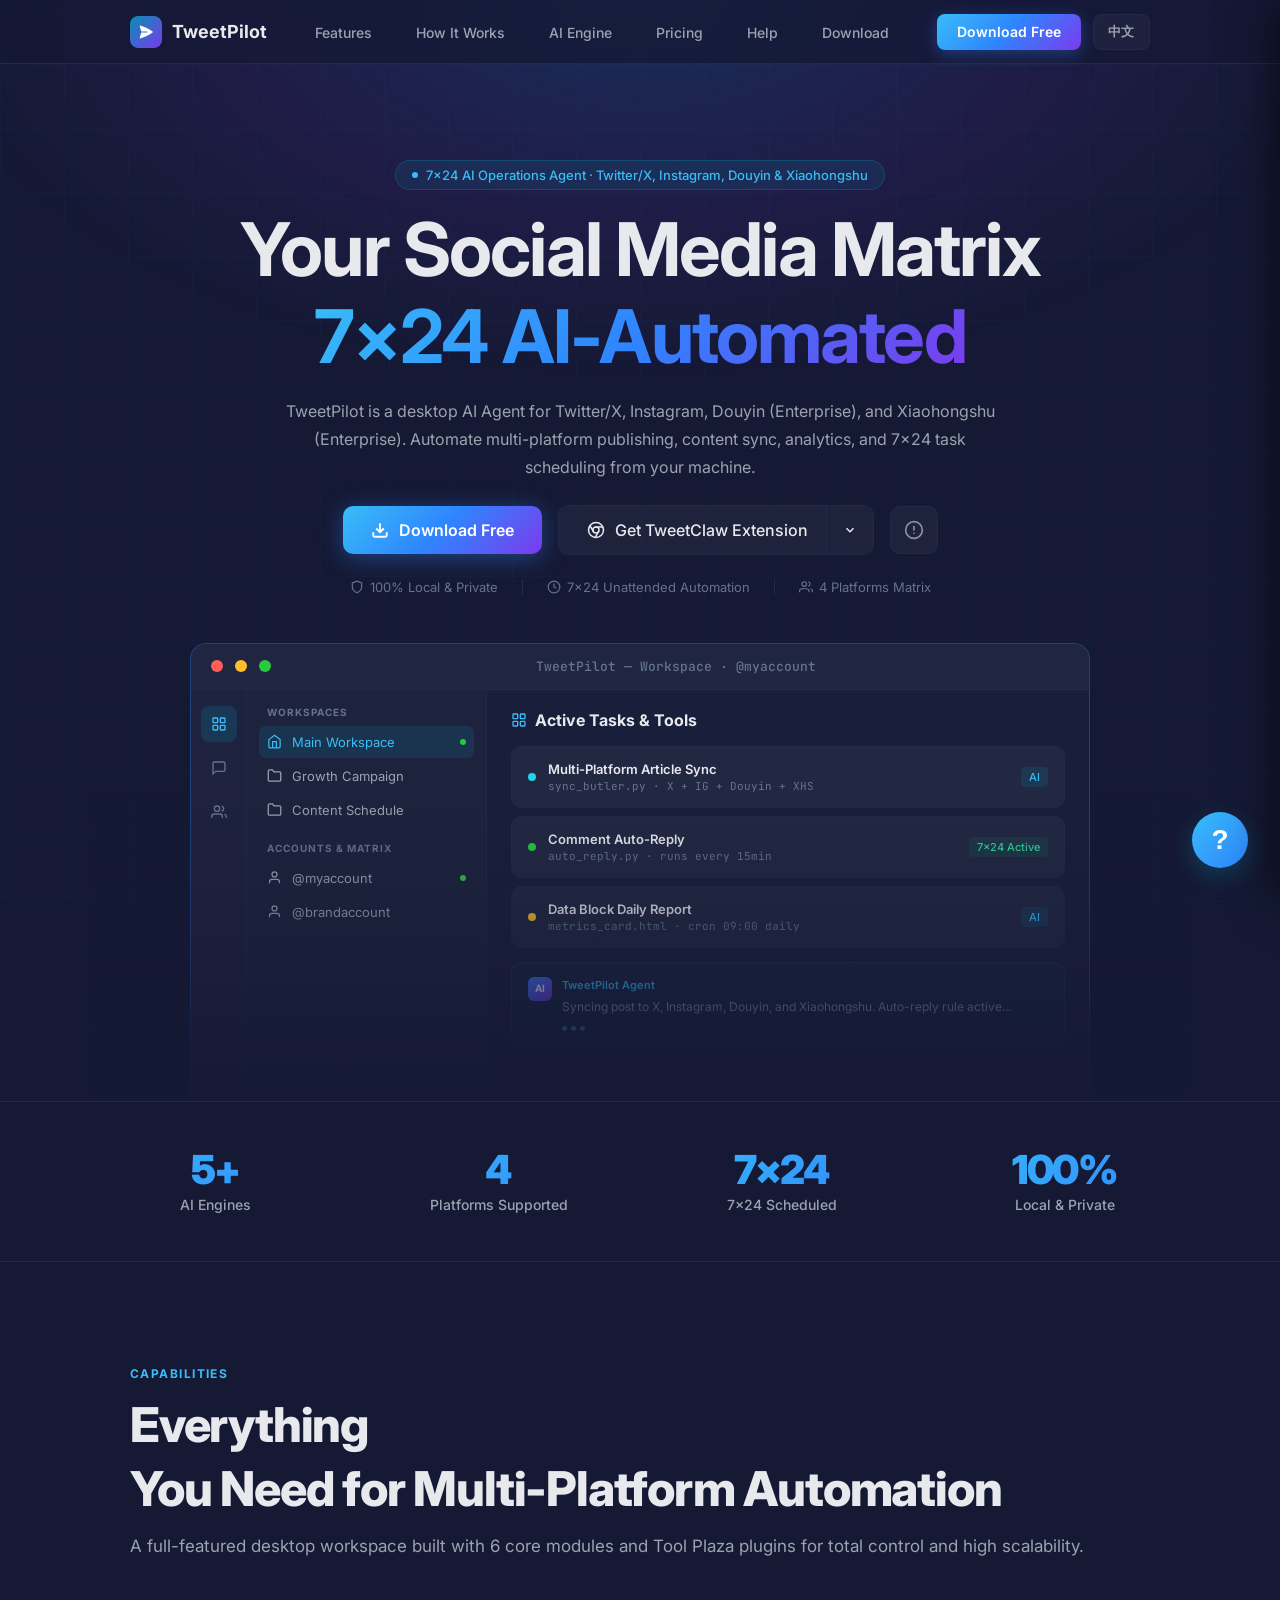
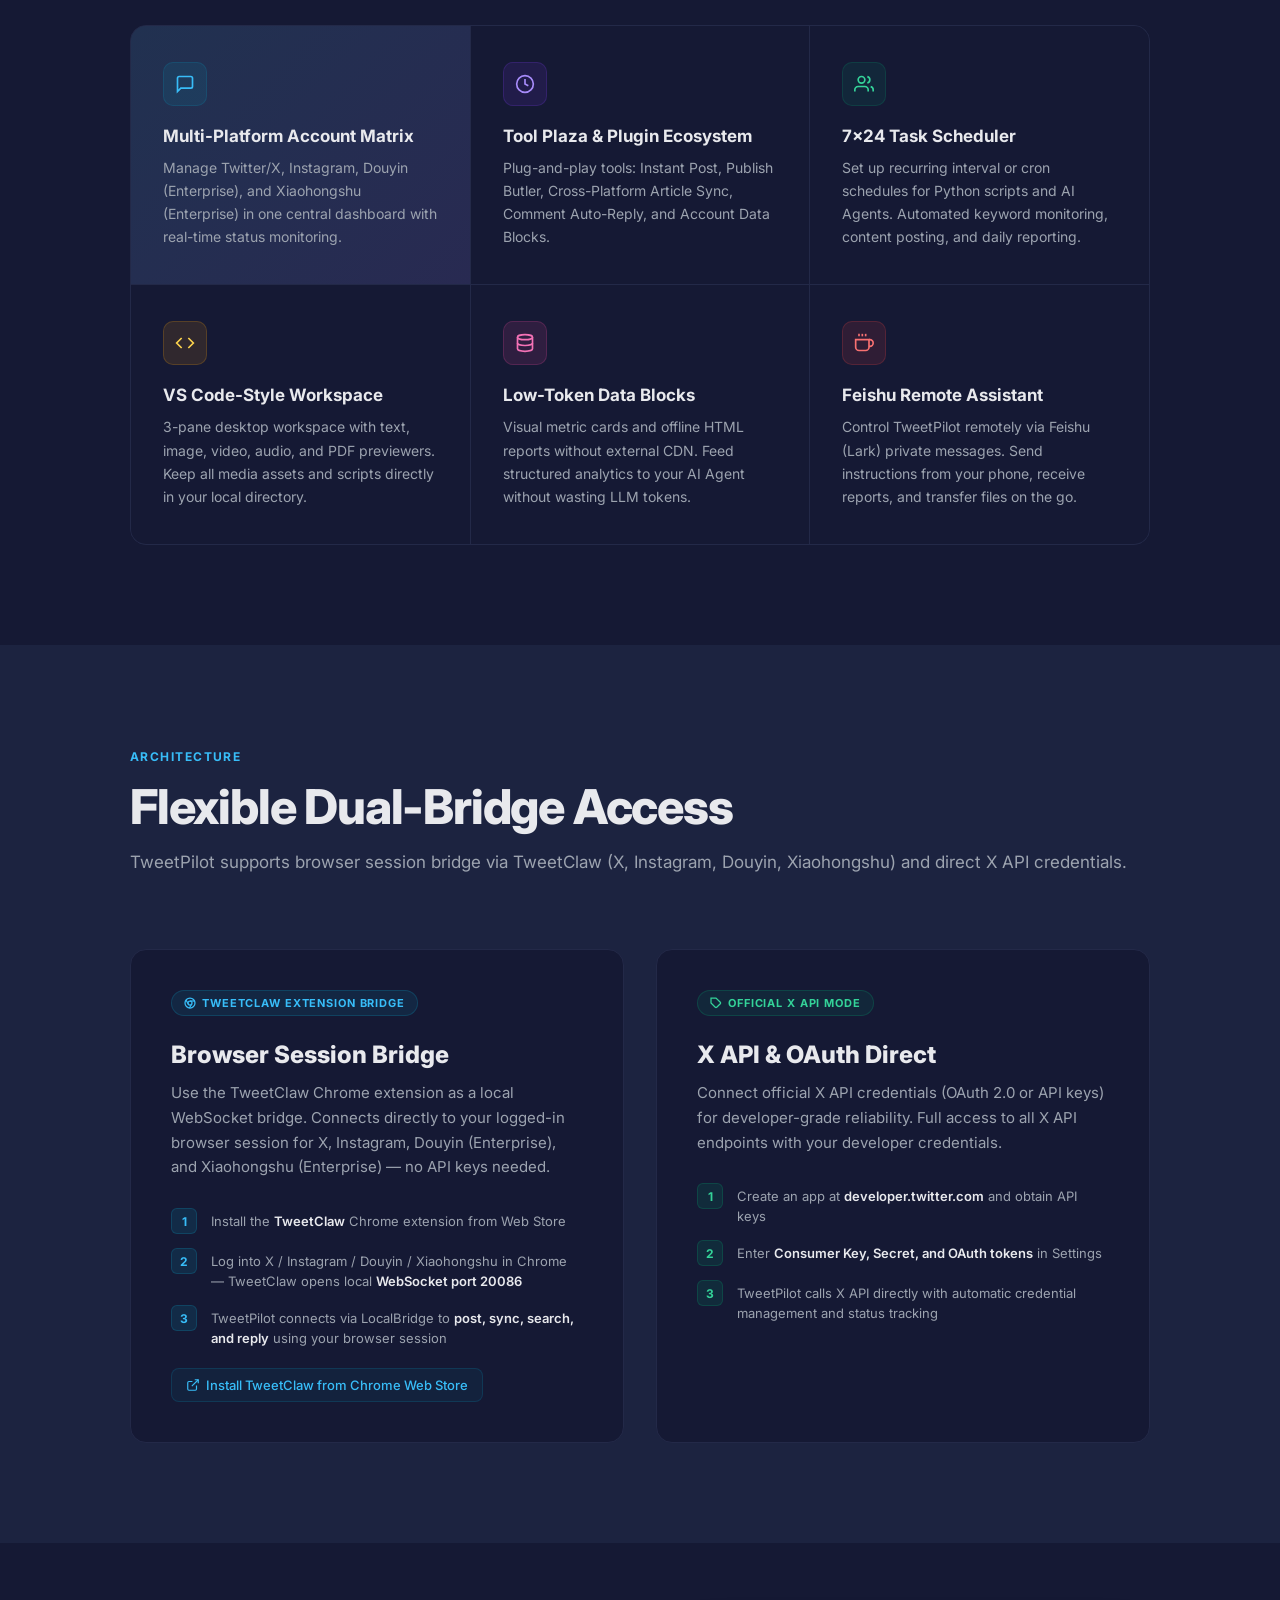
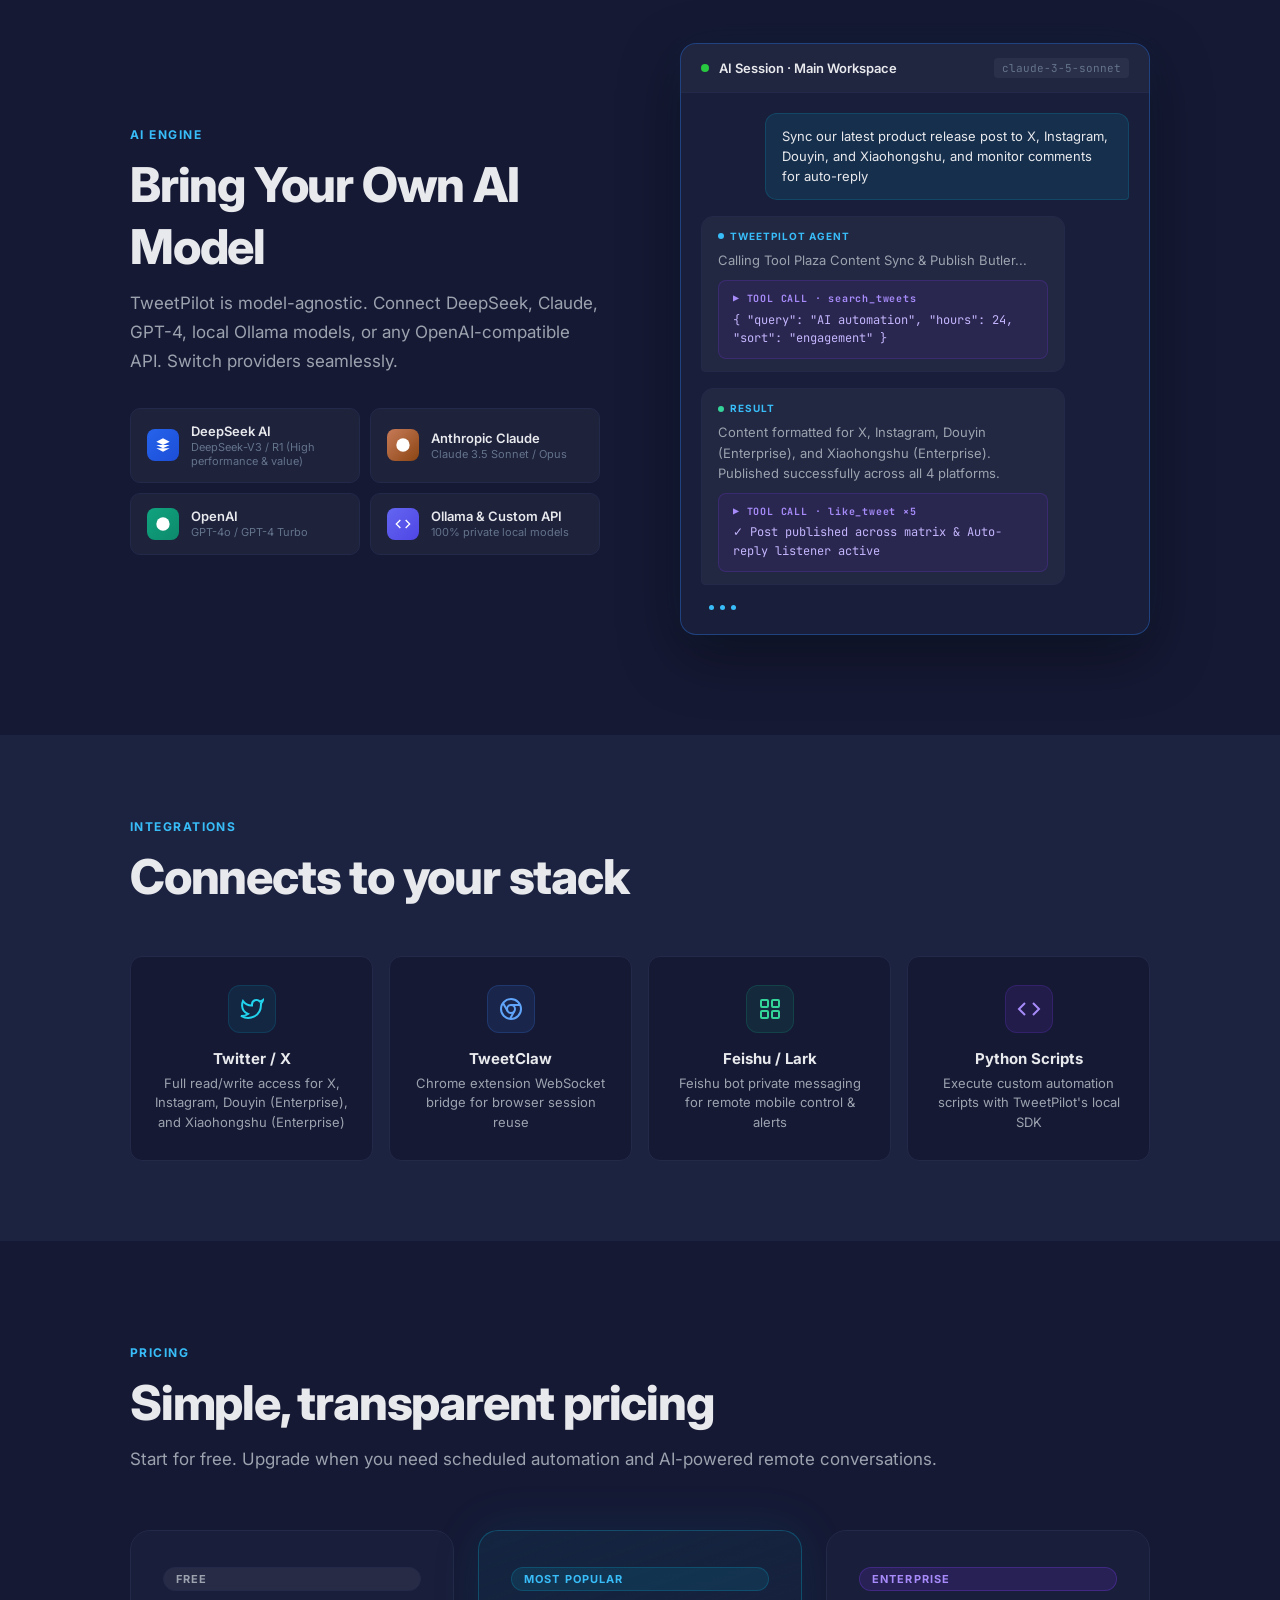
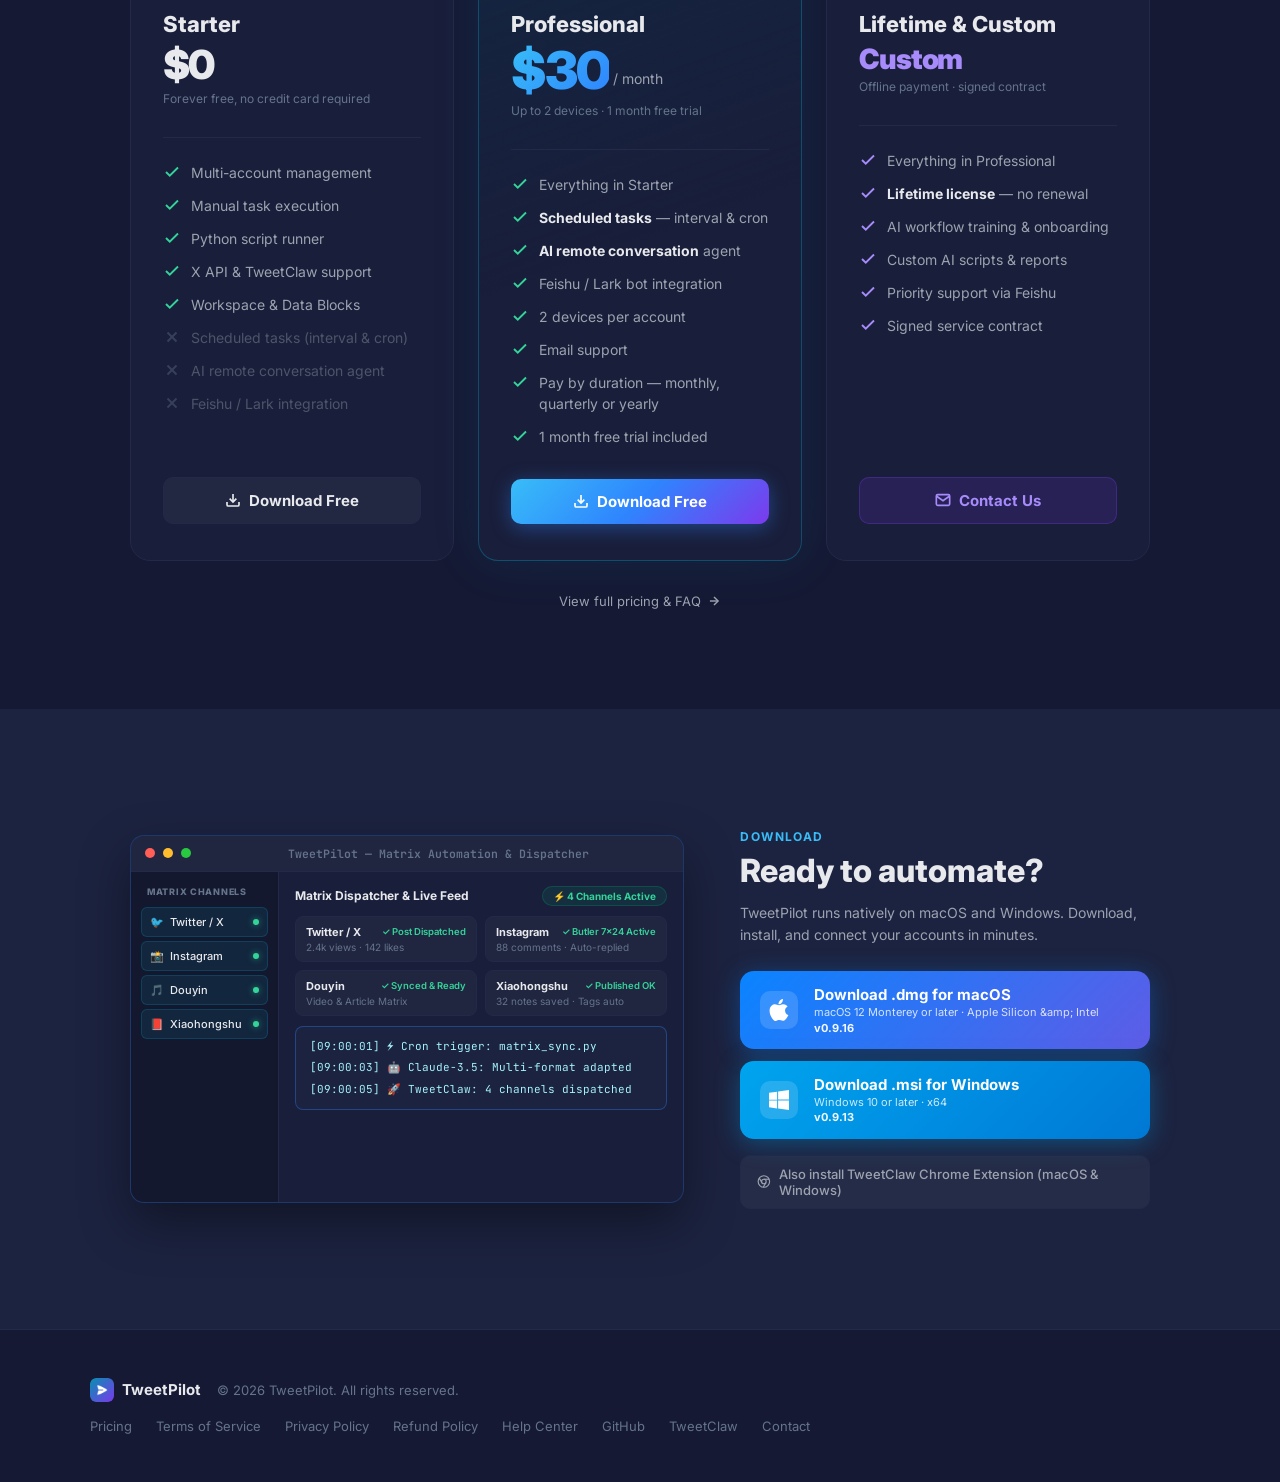
==== commit 41c7007f: "Please provide the changes or the file contents you would like me to summarize." ====
--- a/index.html
+++ b/index.html
@@ -2199,7 +2199,7 @@
               <div class="download-btn-content">
                 <span class="download-btn-main" data-i18n="download.btn_mac">Download .dmg for macOS</span>
                 <span class="download-btn-sub" data-i18n="download.req_mac">macOS 12 Monterey or later · Apple Silicon &amp; Intel</span>
-                <span class="download-version mac-version">v0.9.13</span>
+                <span class="download-version mac-version">v0.9.16</span>
               </div>
             </a>
 
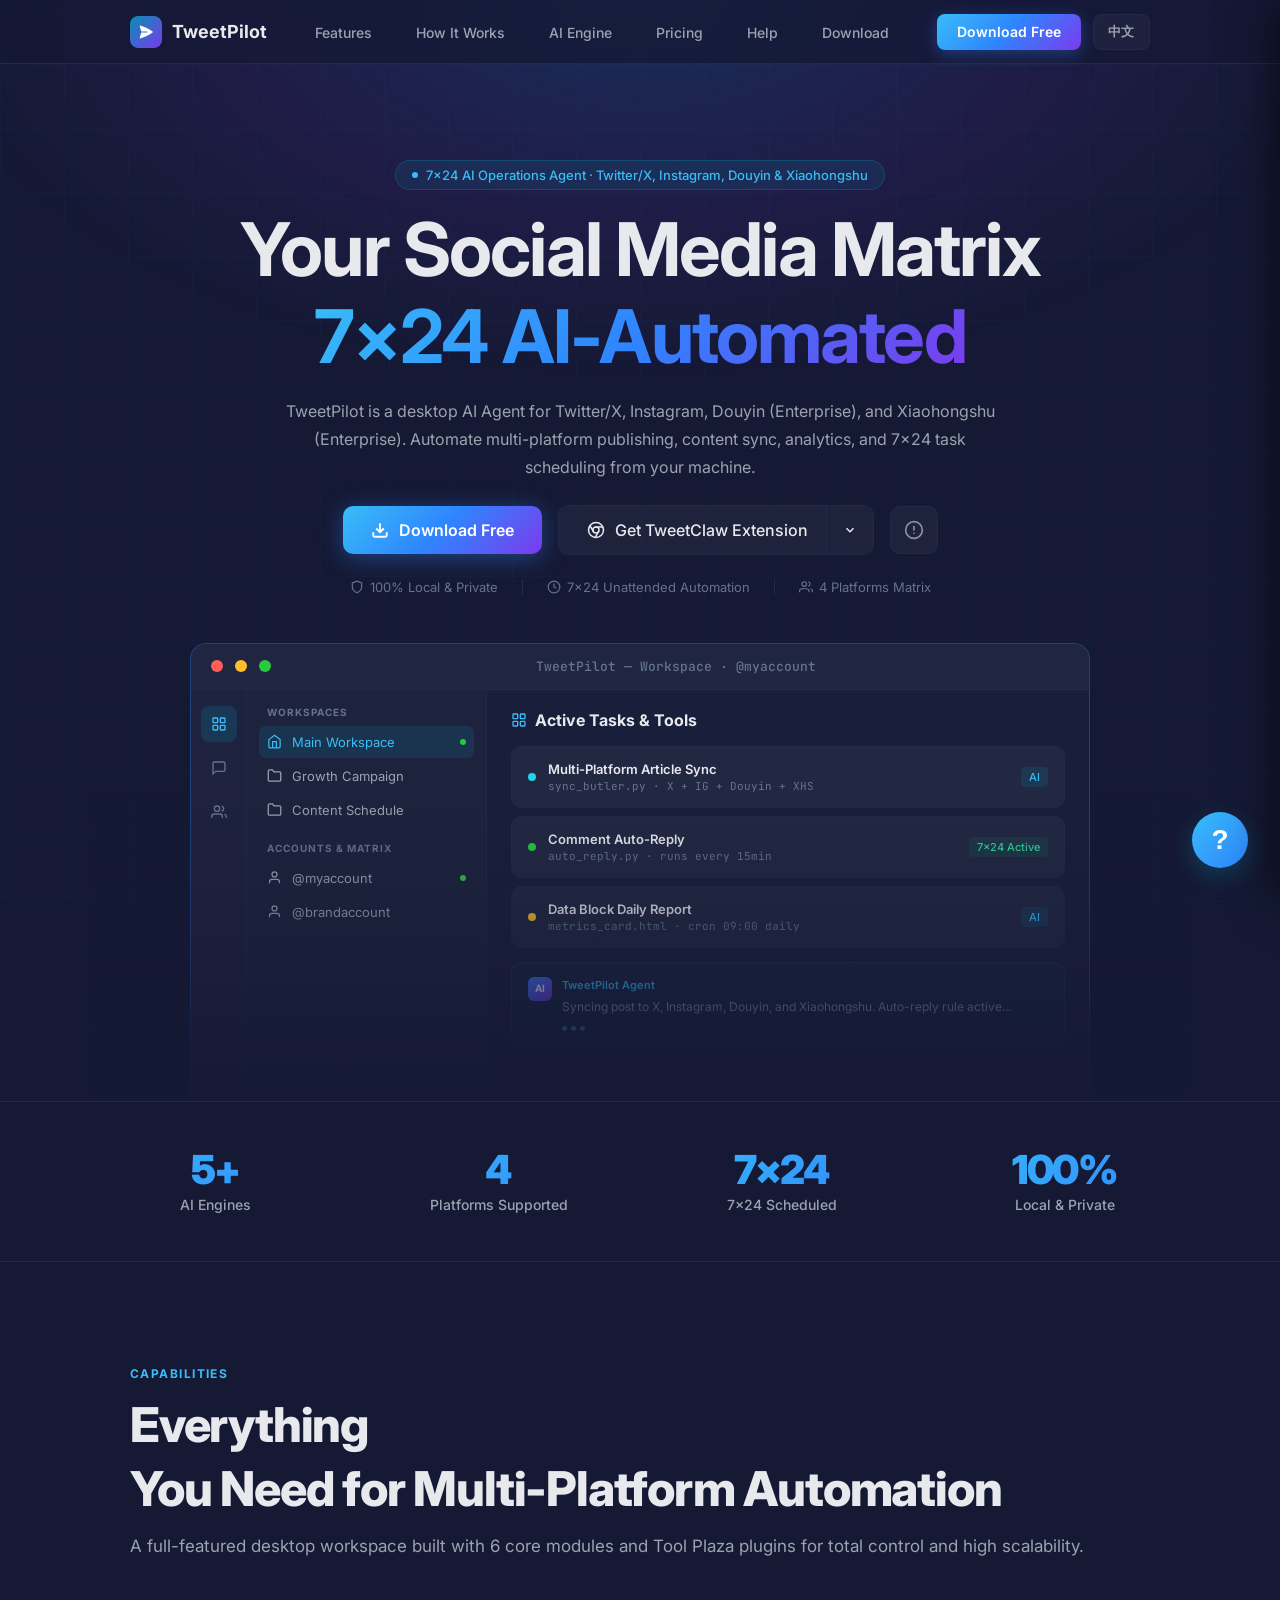
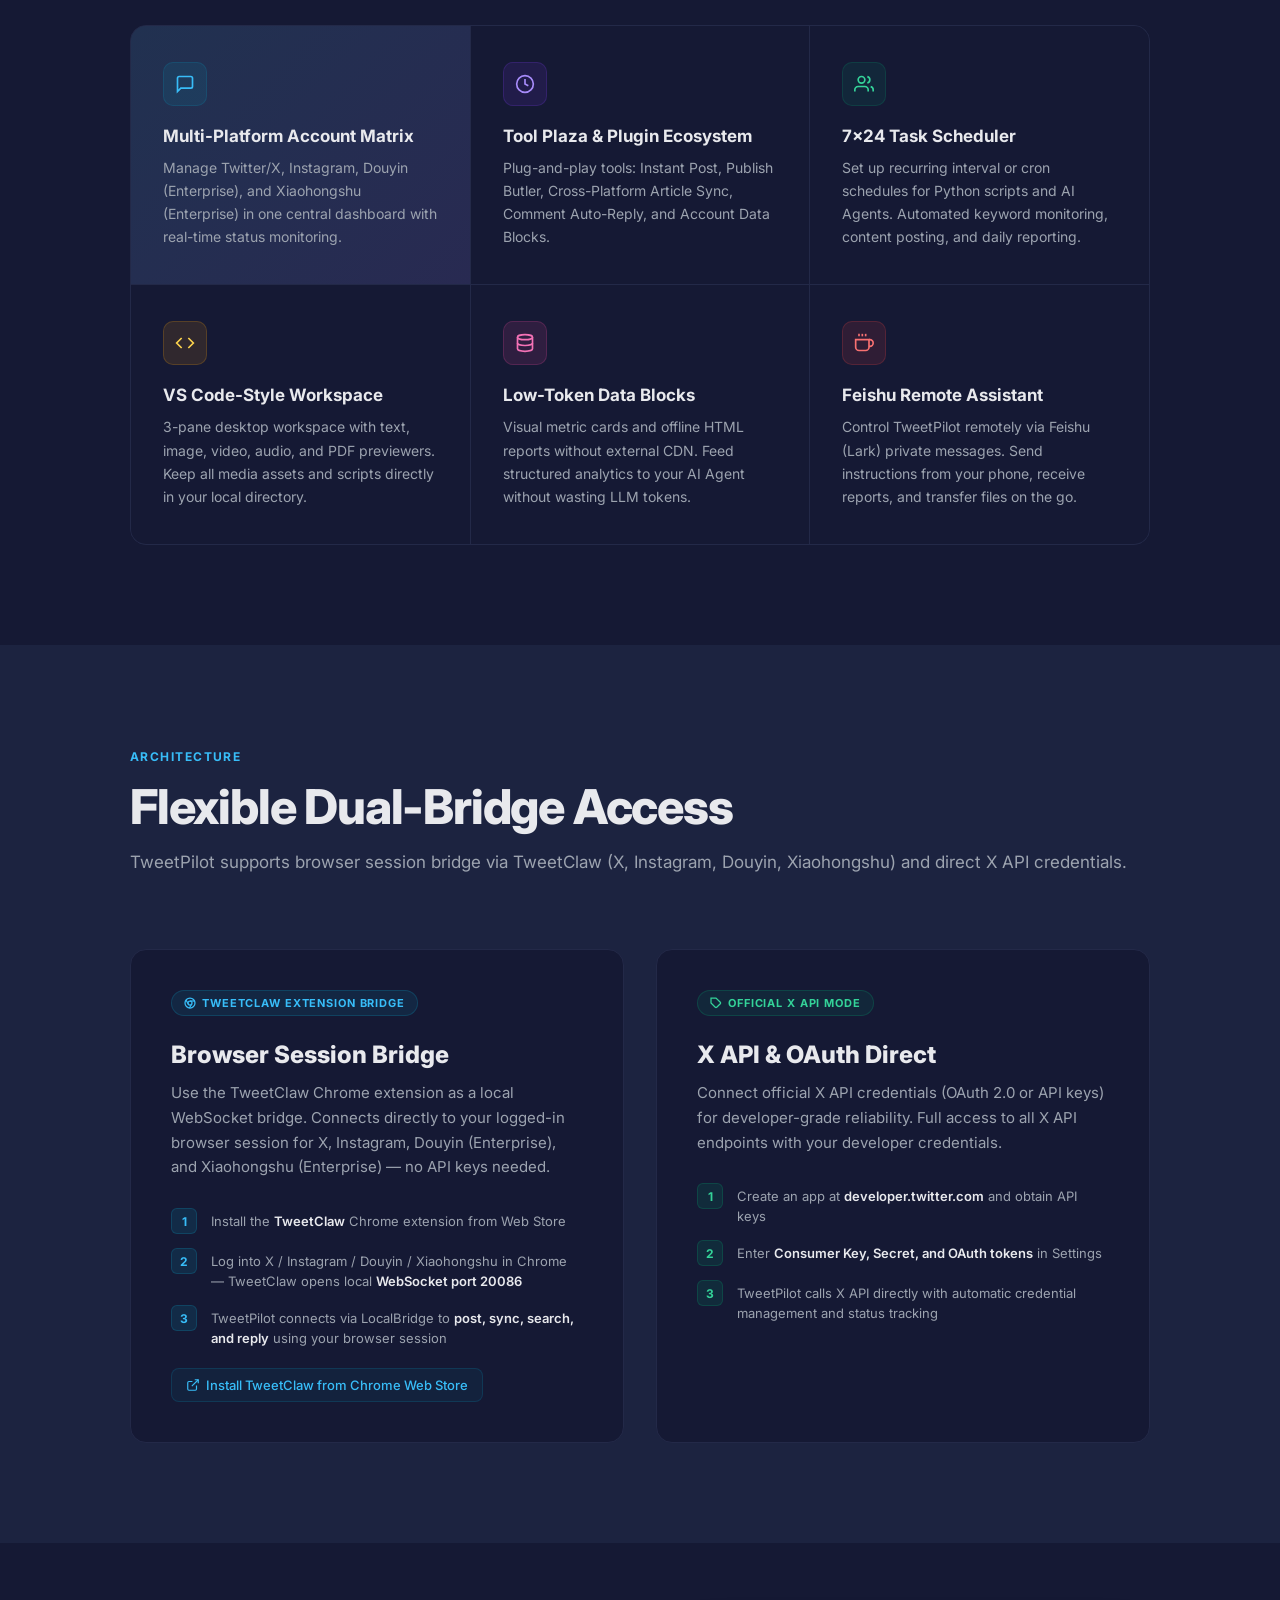
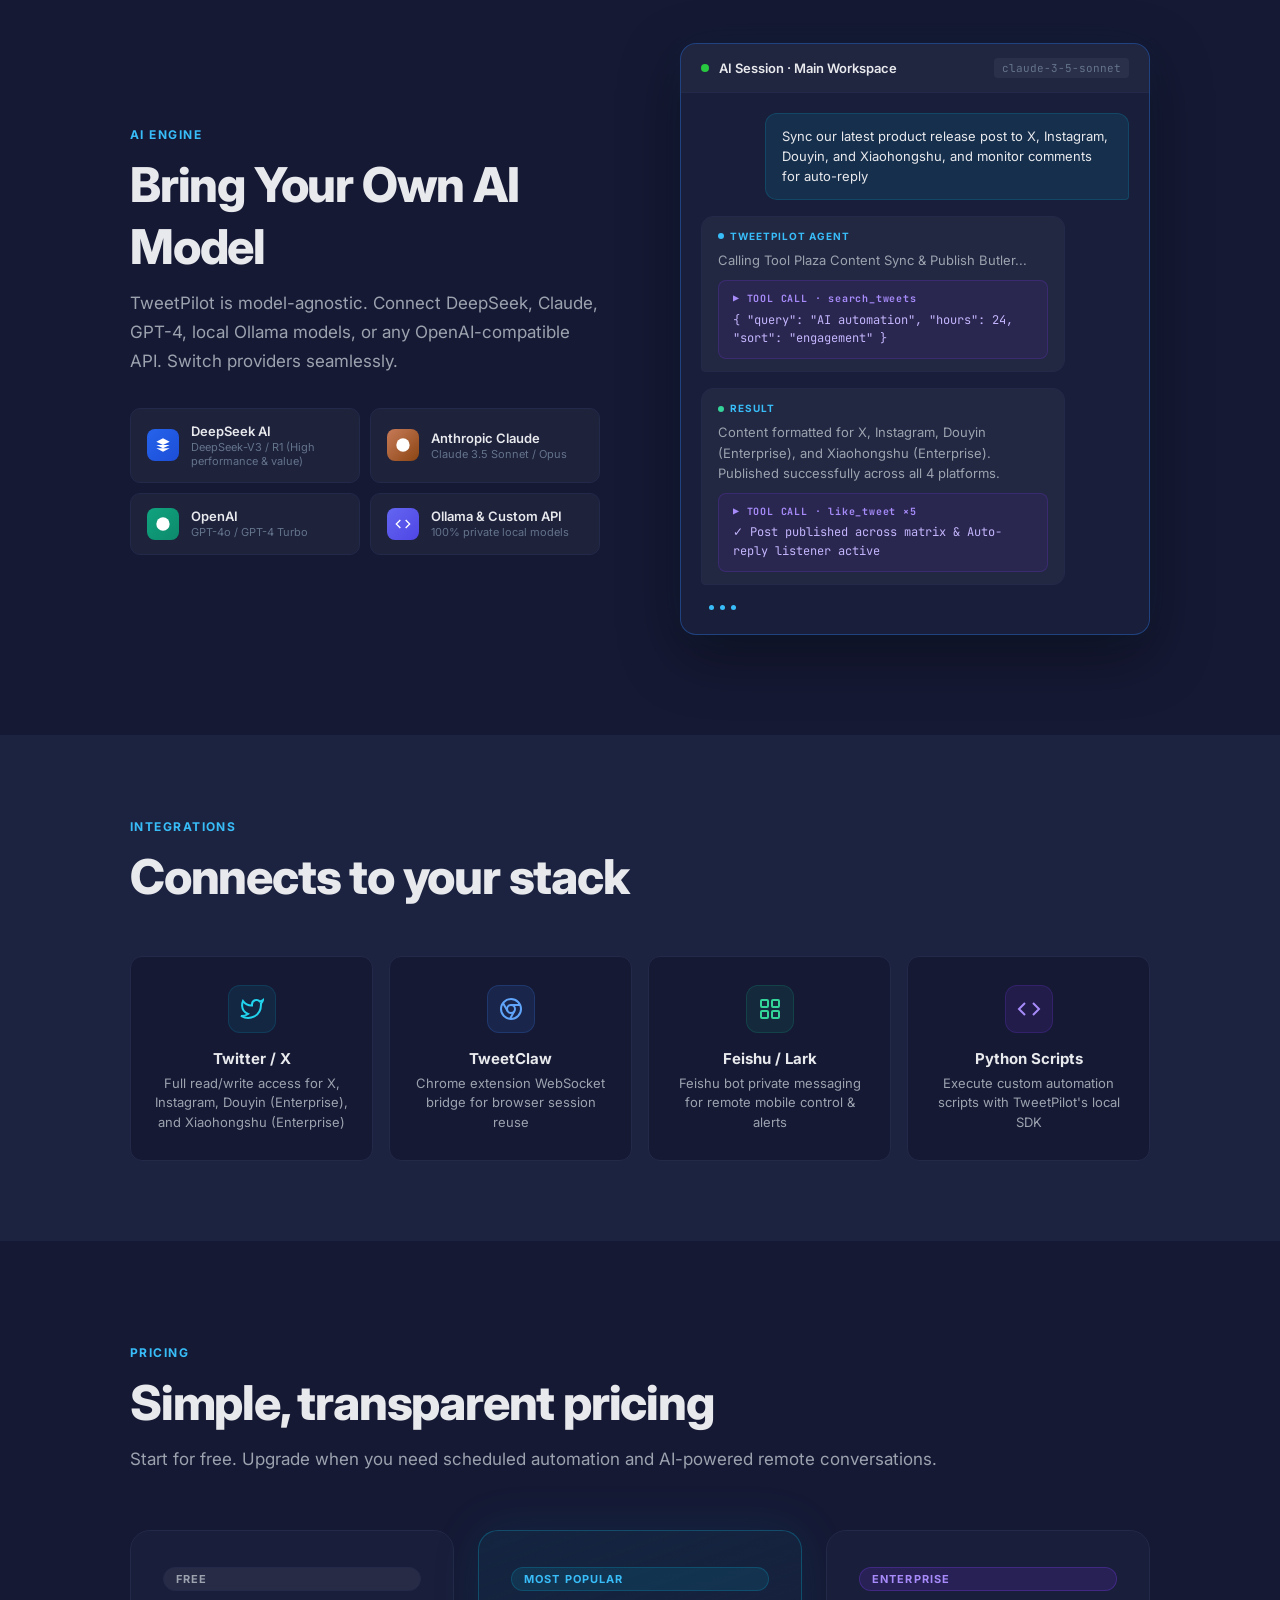
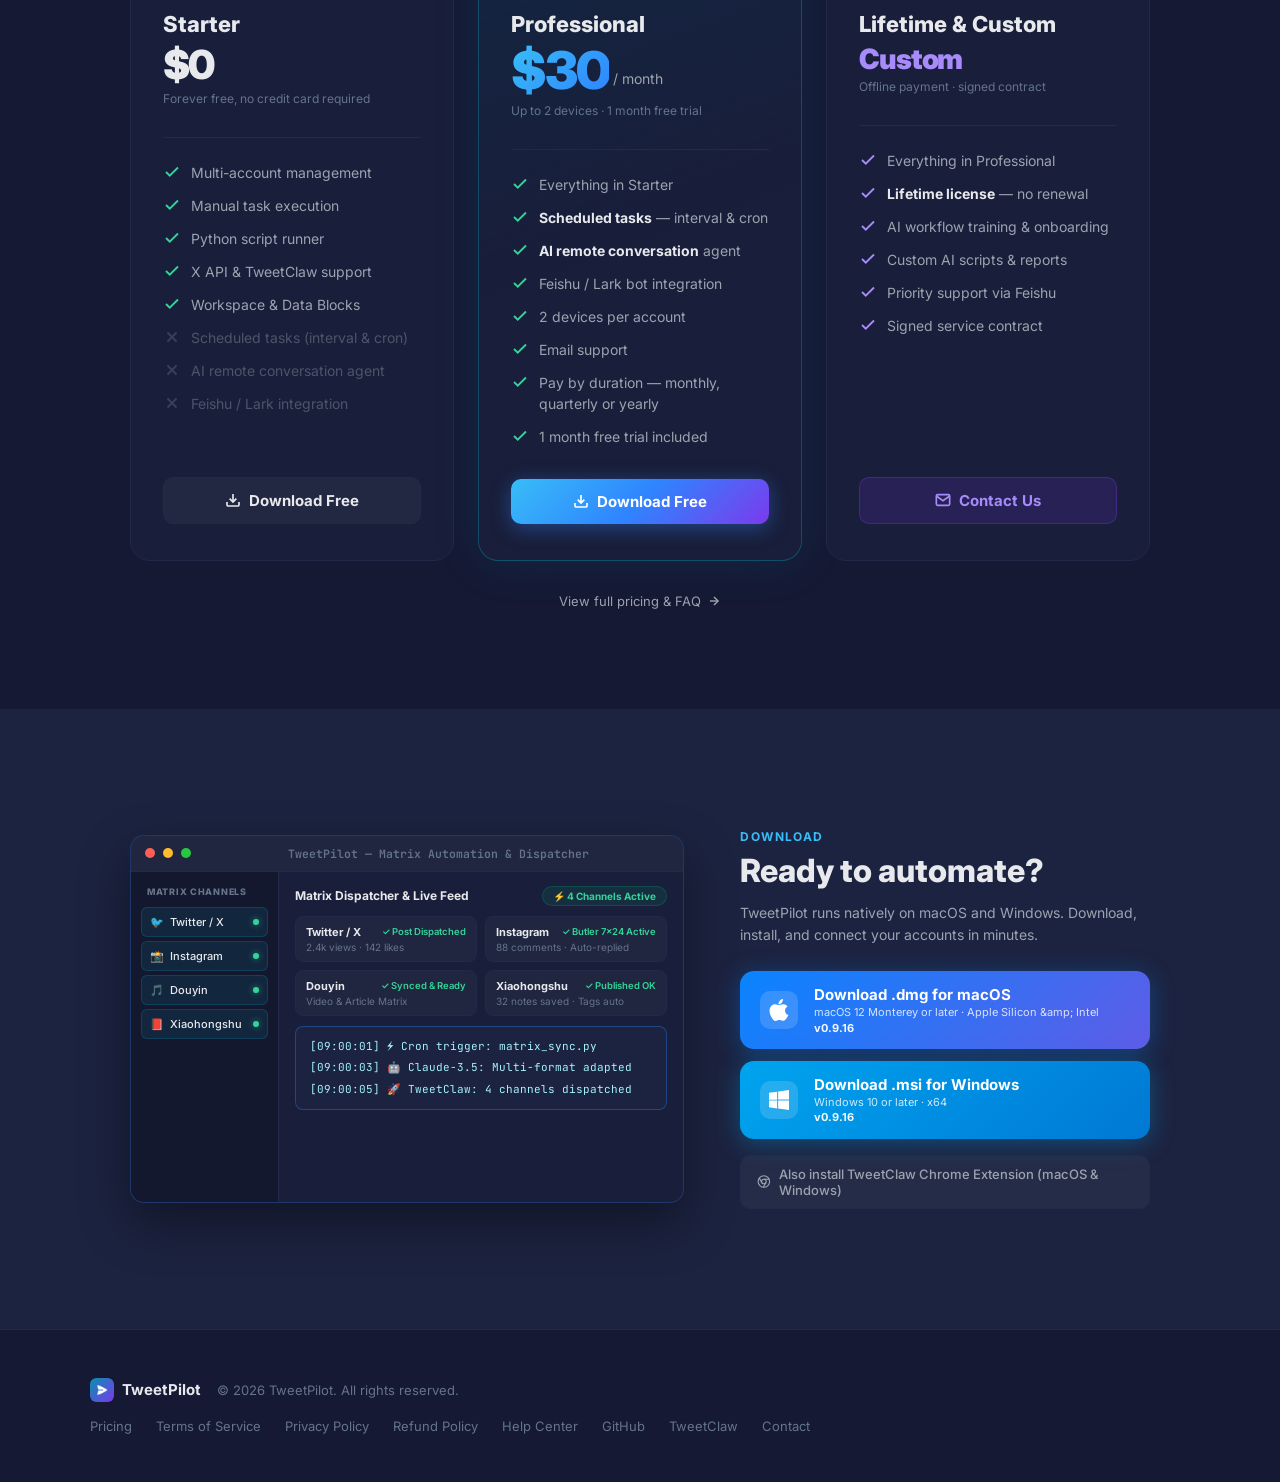
==== commit 26deca61: "new version" ====
--- a/index.html
+++ b/index.html
@@ -2213,7 +2213,7 @@
               <div class="download-btn-content">
                 <span class="download-btn-main" data-i18n="download.btn_win">Download .msi for Windows</span>
                 <span class="download-btn-sub" data-i18n="download.req_win">Windows 10 or later · x64</span>
-                <span class="download-version win-version">v0.9.13</span>
+                <span class="download-version win-version">v0.9.16</span>
               </div>
             </a>
           </div>
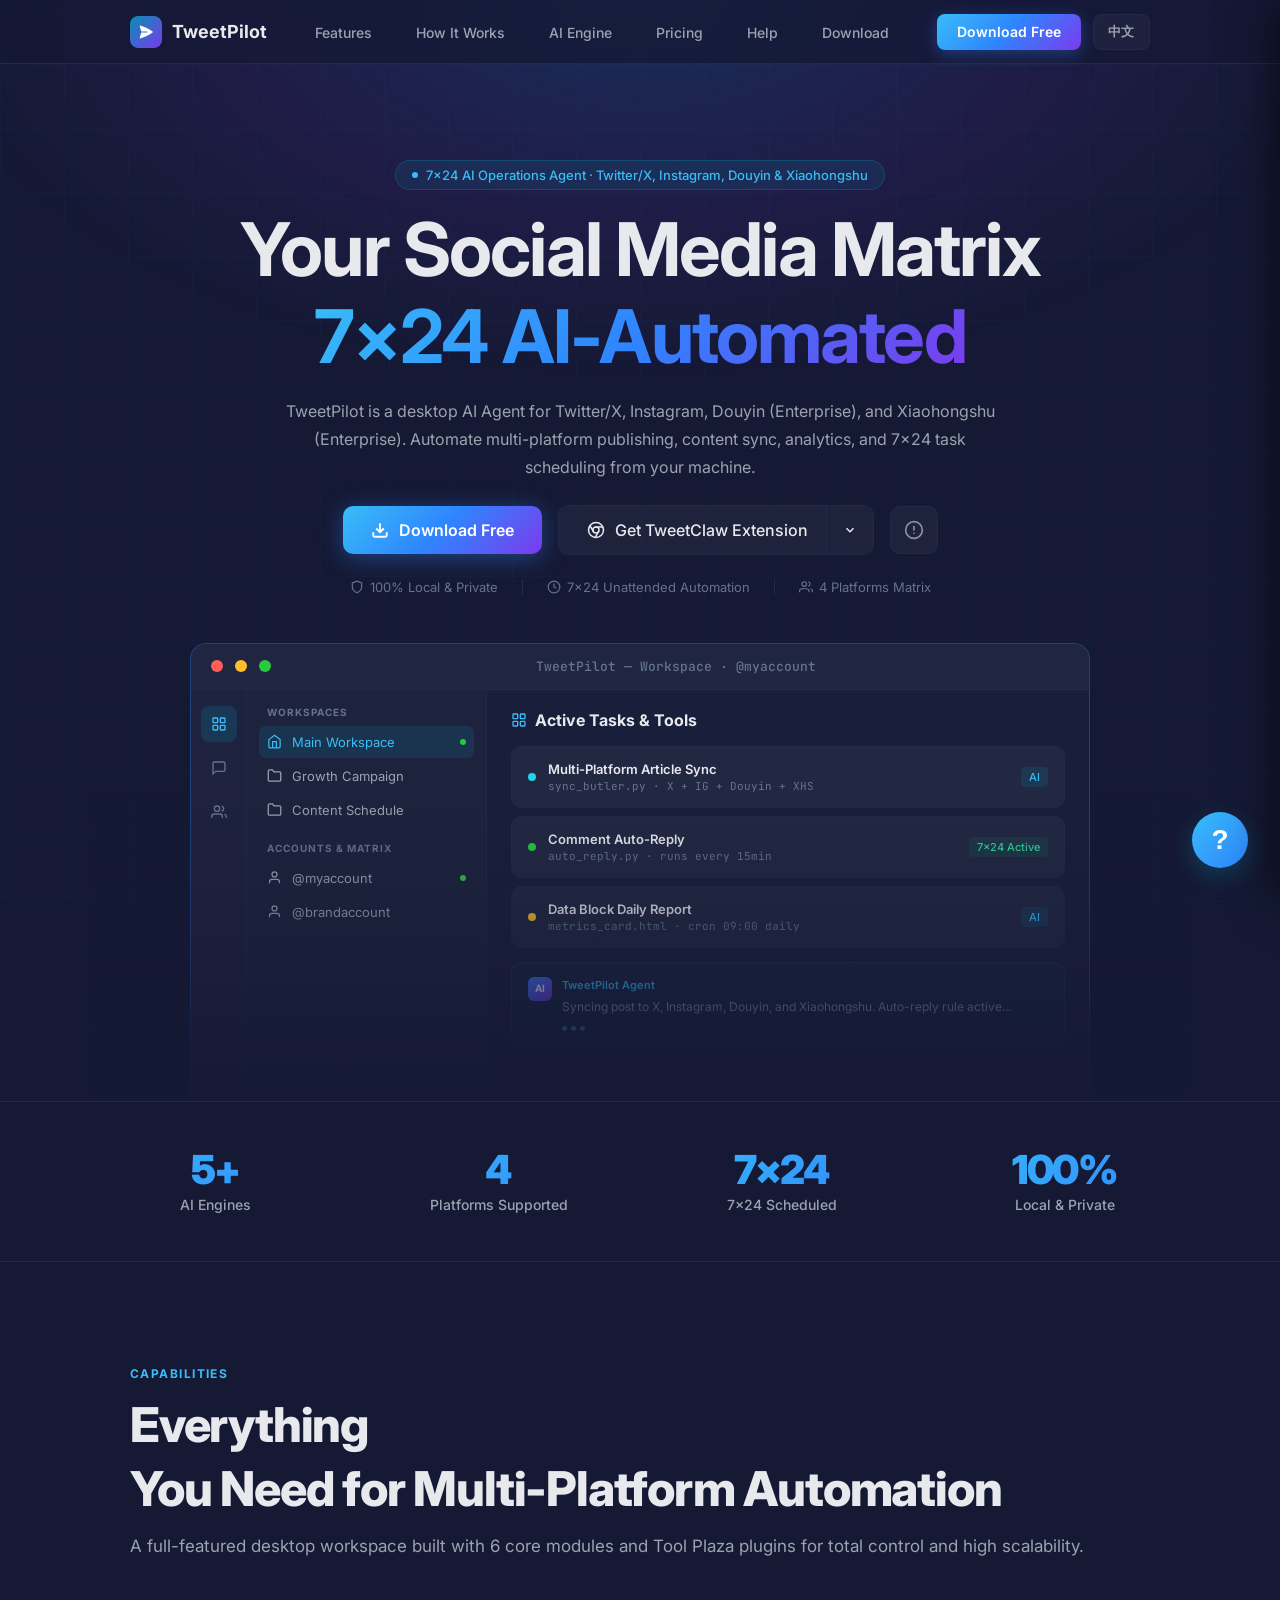
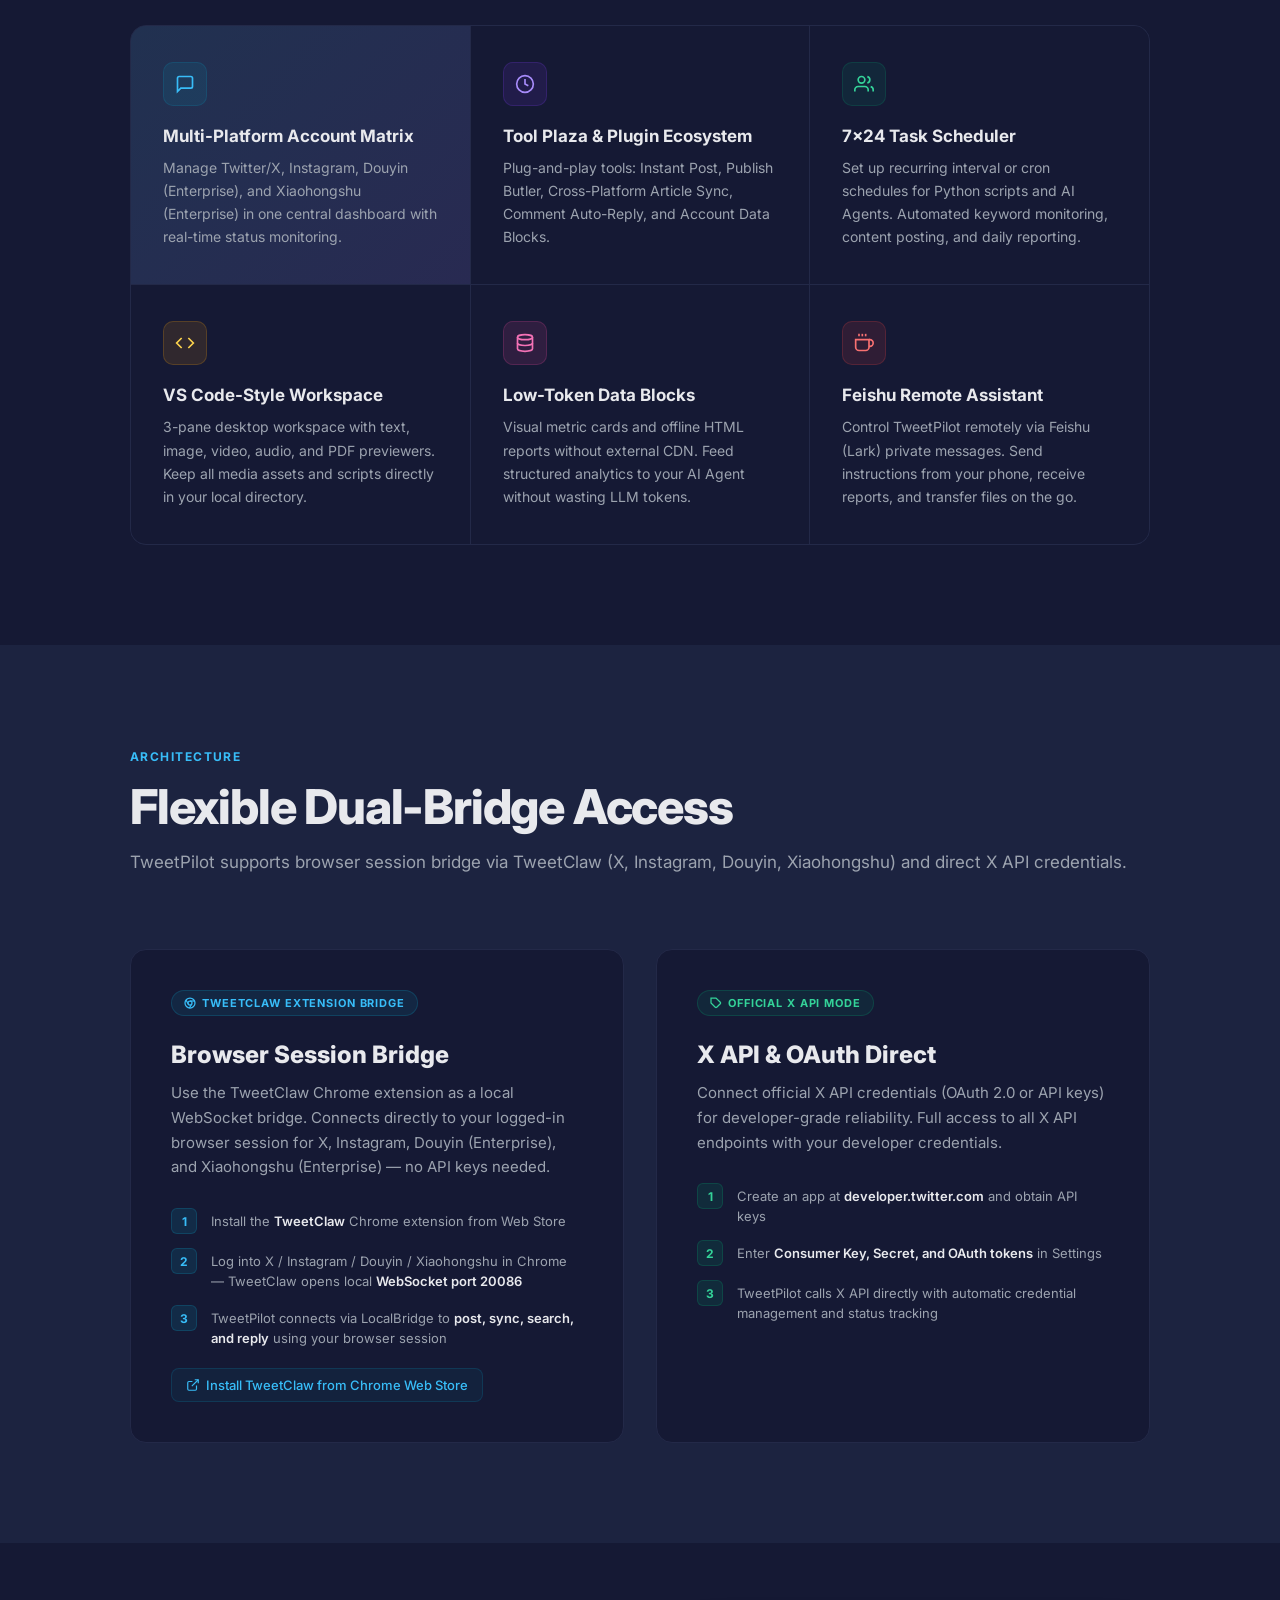
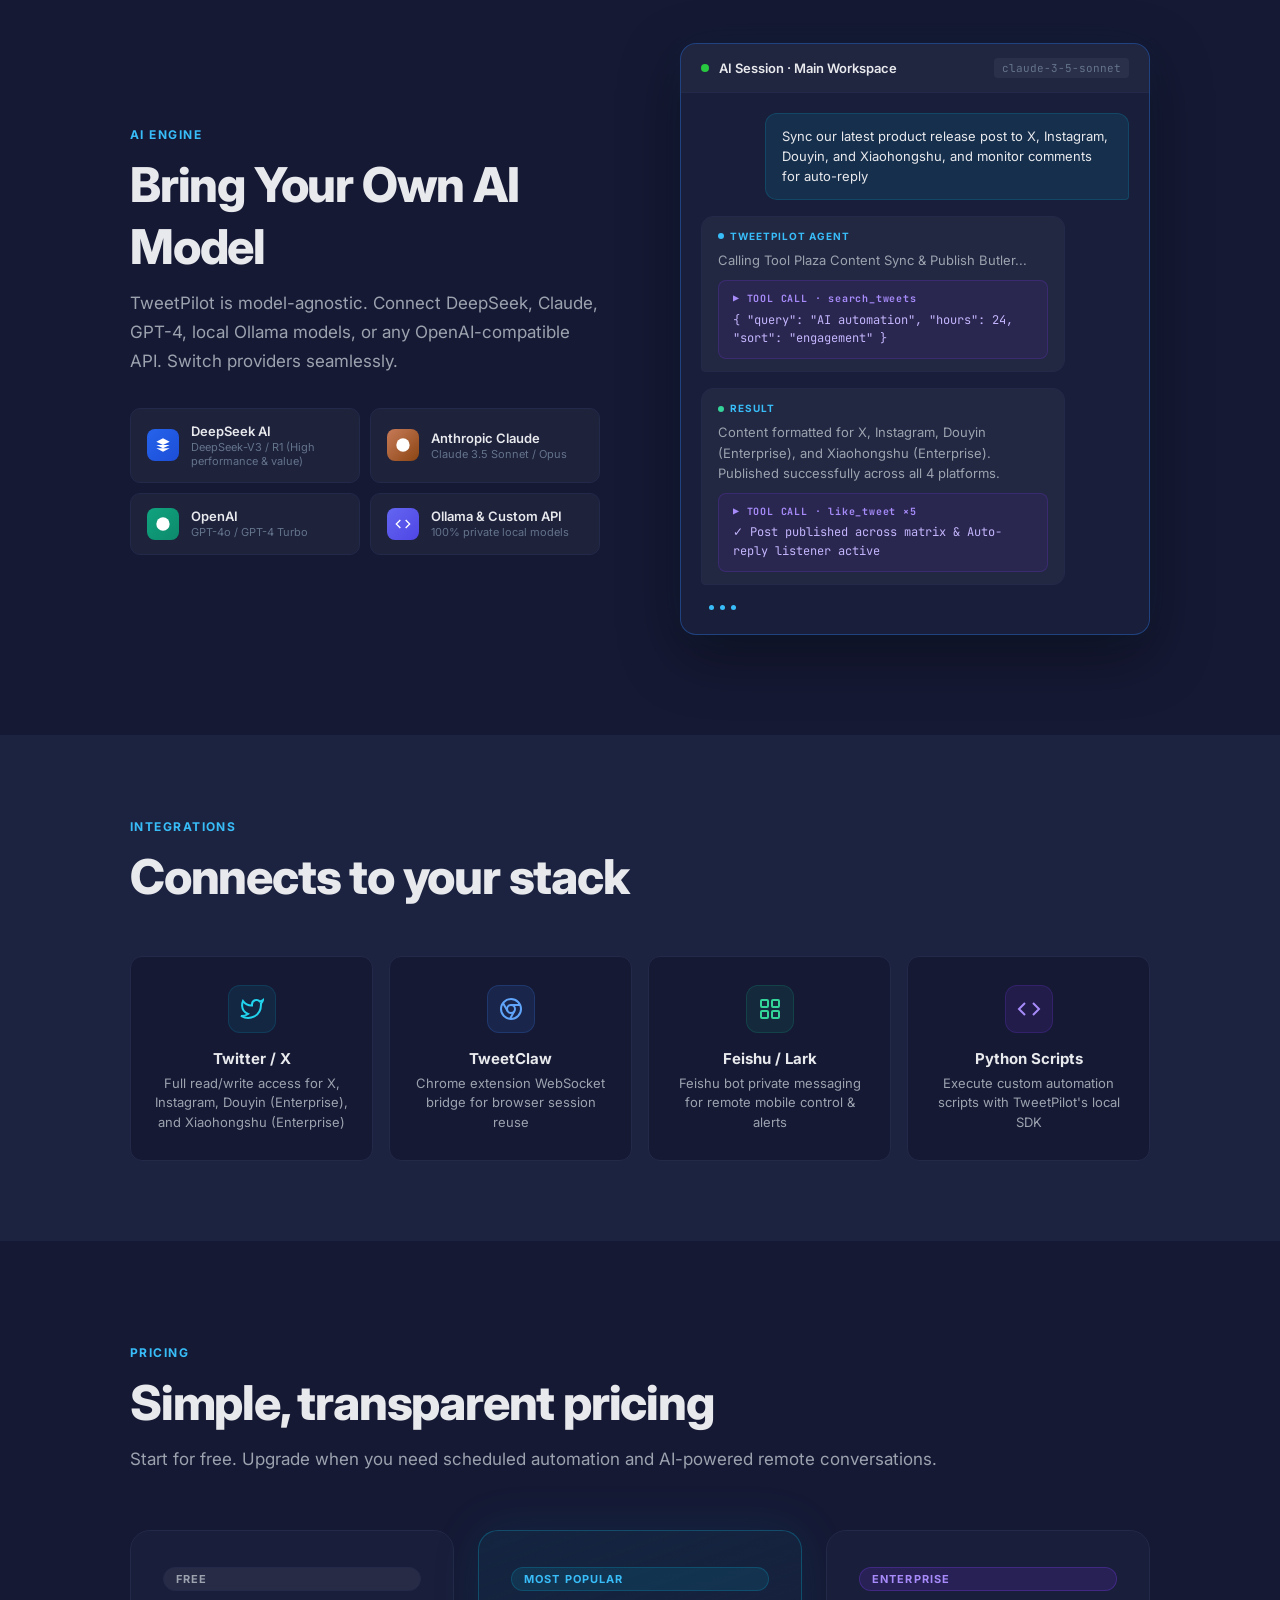
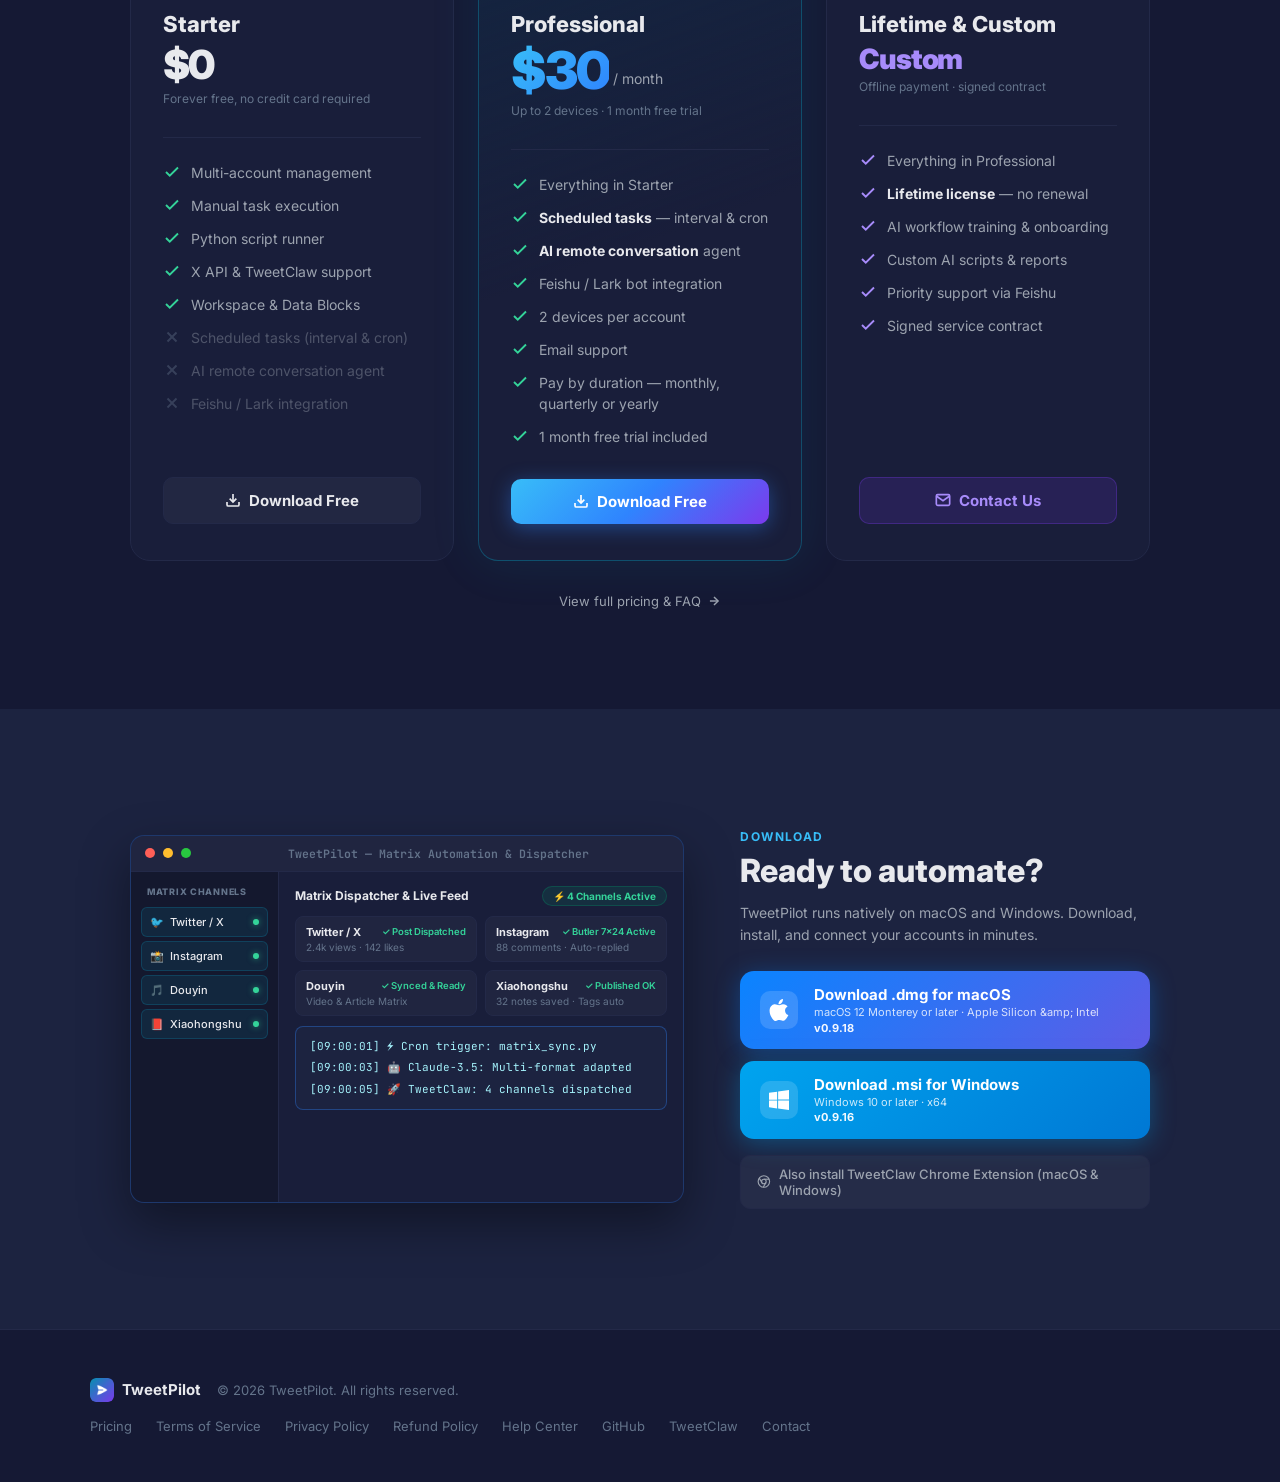
==== commit 3446c751: "chore: update codebase" ====
--- a/index.html
+++ b/index.html
@@ -2199,7 +2199,7 @@
               <div class="download-btn-content">
                 <span class="download-btn-main" data-i18n="download.btn_mac">Download .dmg for macOS</span>
                 <span class="download-btn-sub" data-i18n="download.req_mac">macOS 12 Monterey or later · Apple Silicon &amp; Intel</span>
-                <span class="download-version mac-version">v0.9.16</span>
+                <span class="download-version mac-version">v0.9.18</span>
               </div>
             </a>
 
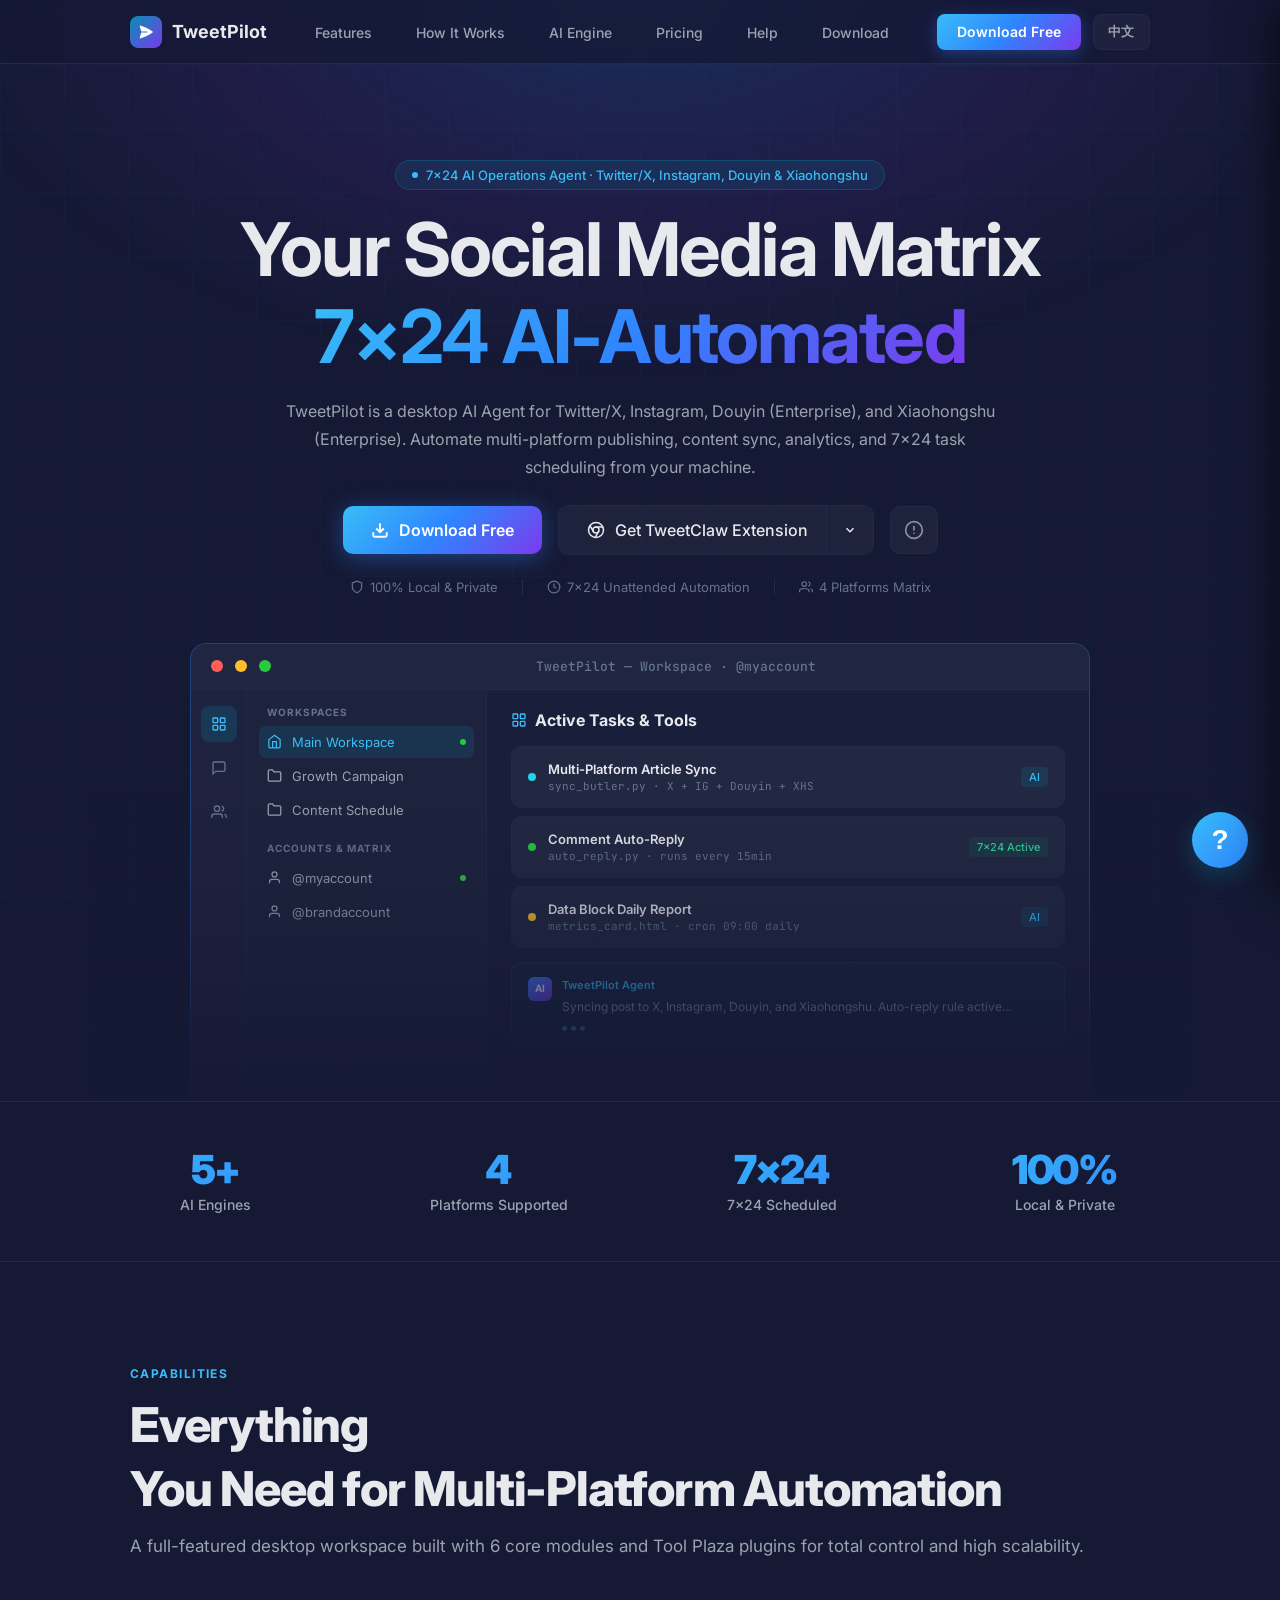
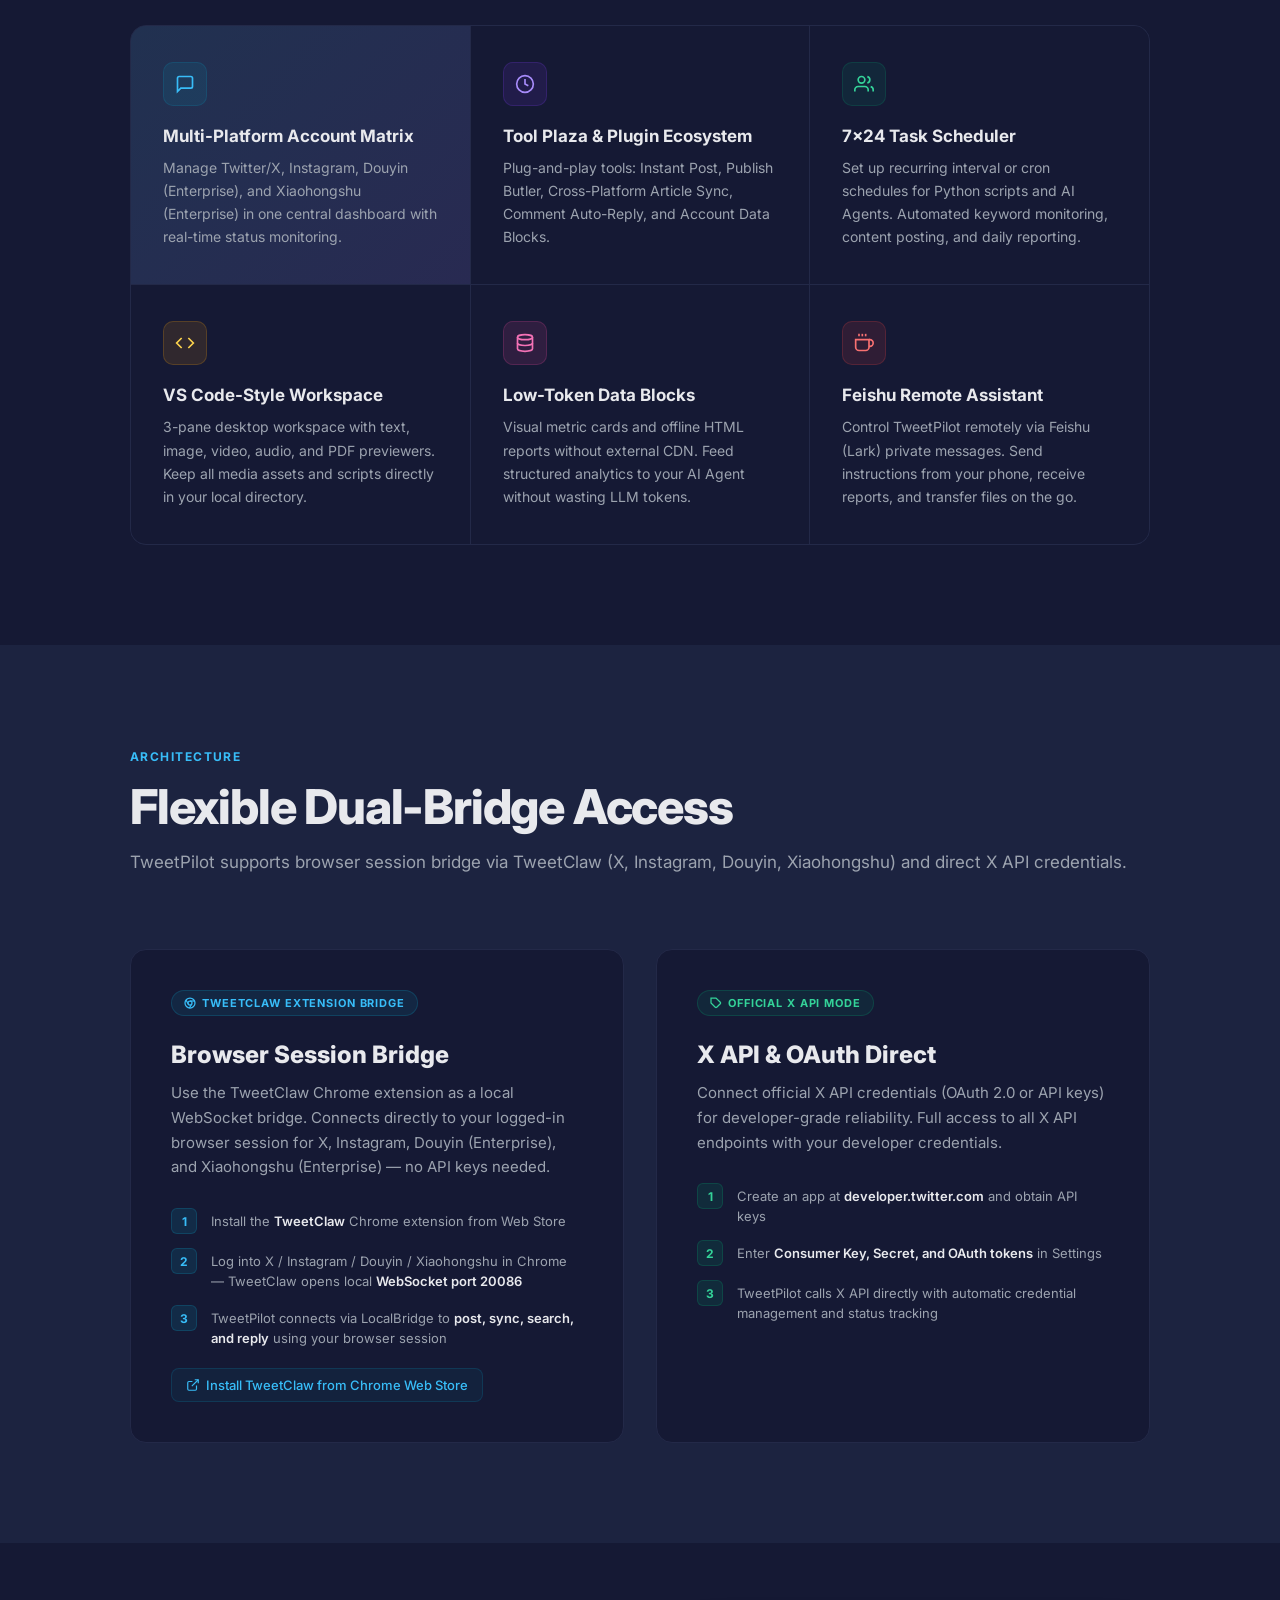
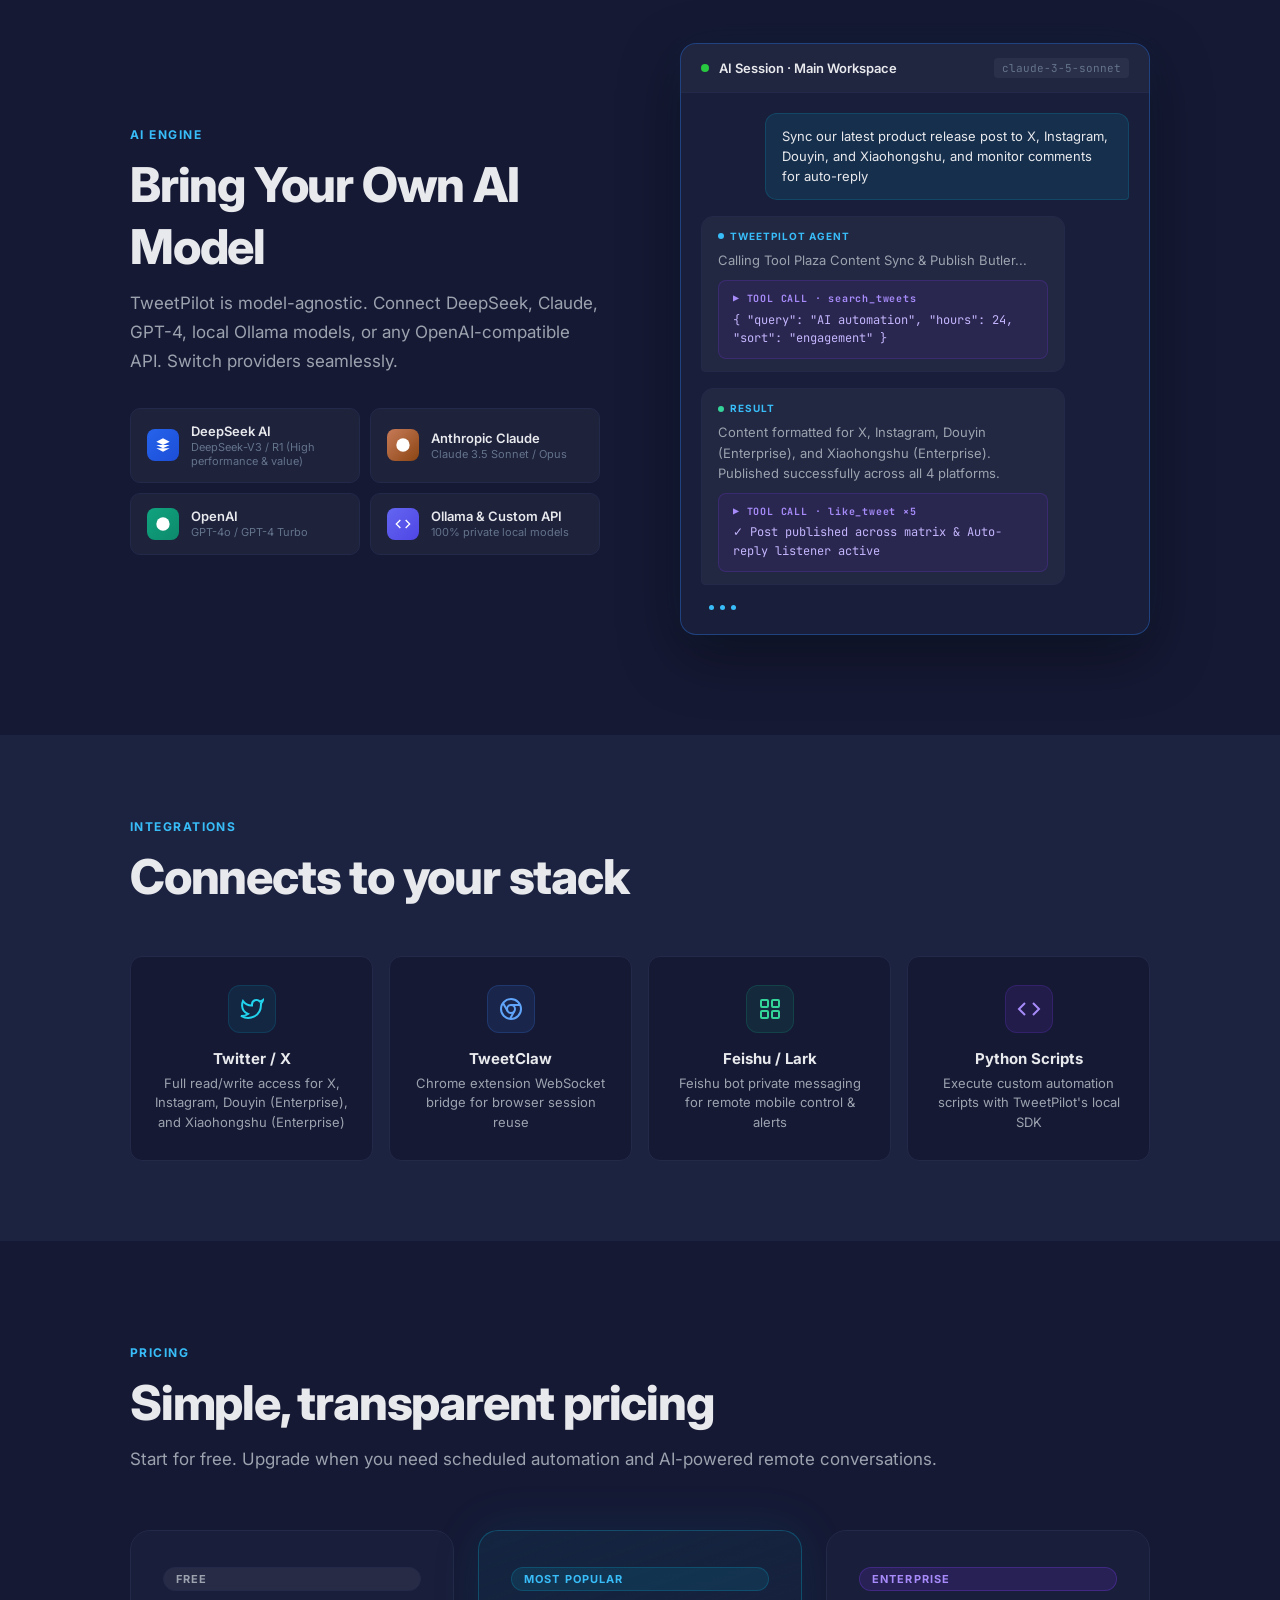
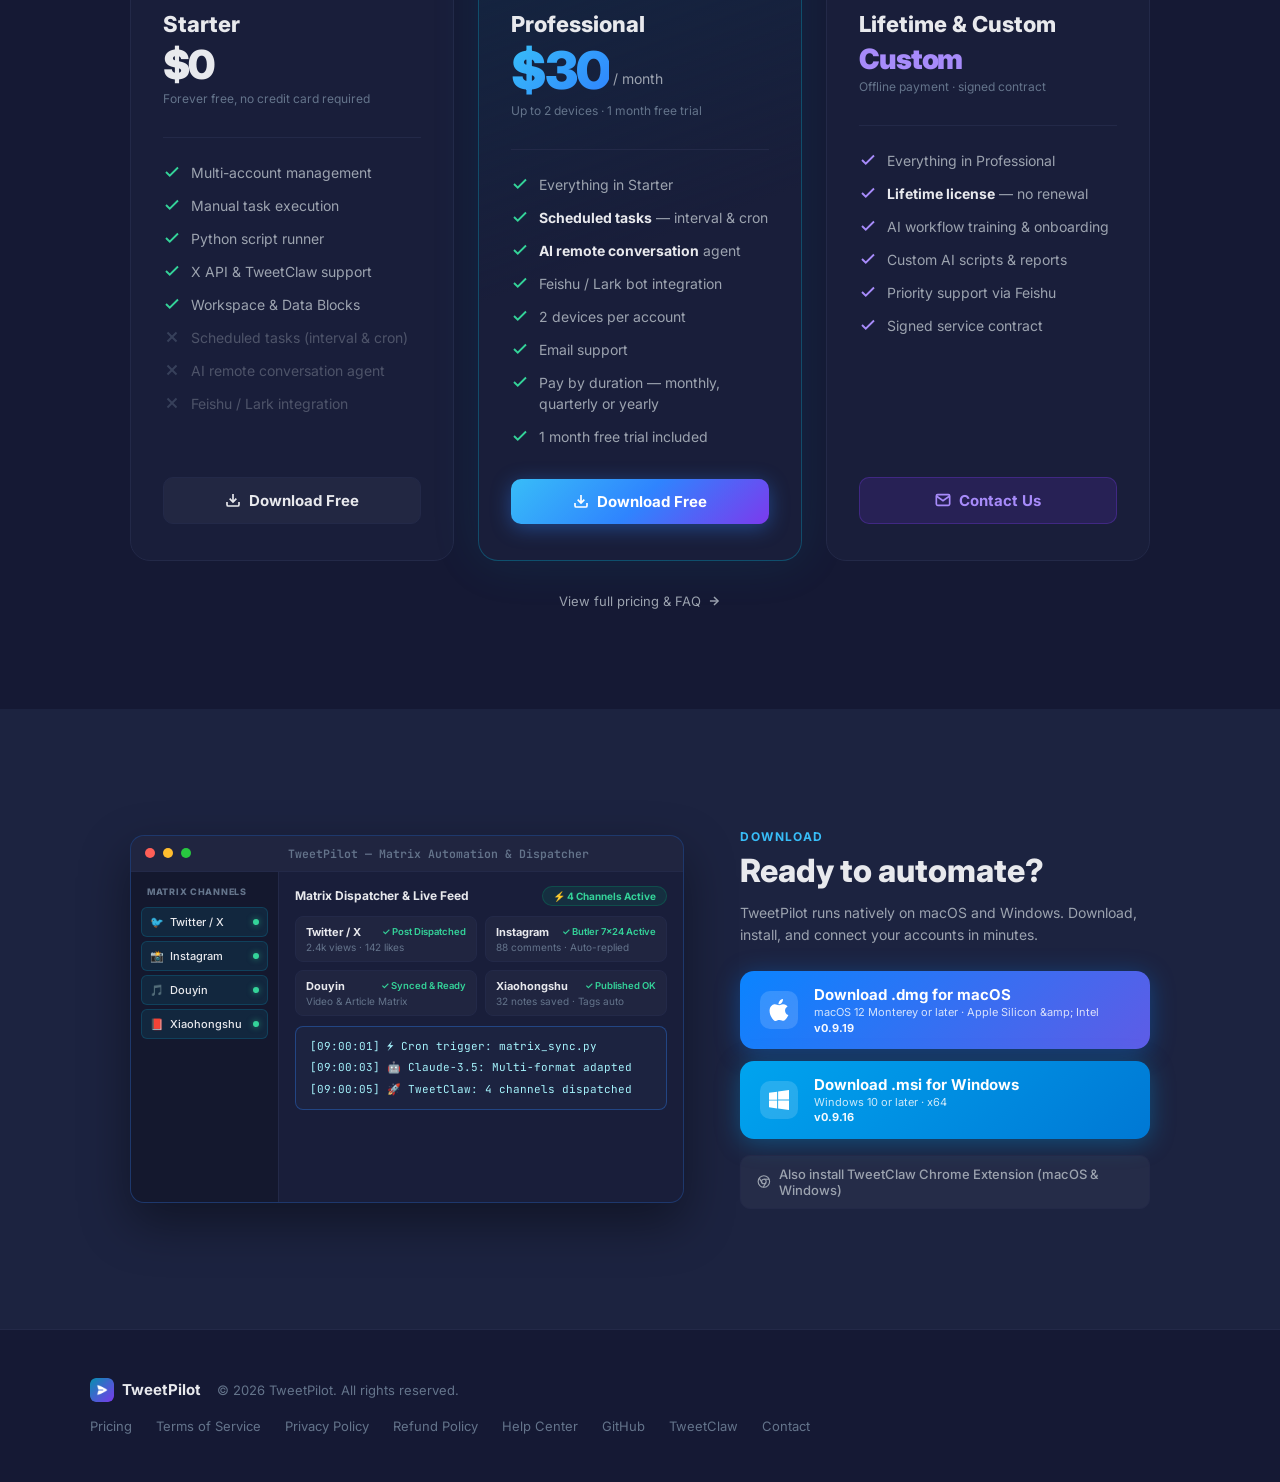
==== commit 340abc68: "chore: update codebase files" ====
--- a/index.html
+++ b/index.html
@@ -2199,7 +2199,7 @@
               <div class="download-btn-content">
                 <span class="download-btn-main" data-i18n="download.btn_mac">Download .dmg for macOS</span>
                 <span class="download-btn-sub" data-i18n="download.req_mac">macOS 12 Monterey or later · Apple Silicon &amp; Intel</span>
-                <span class="download-version mac-version">v0.9.18</span>
+                <span class="download-version mac-version">v0.9.19</span>
               </div>
             </a>
 
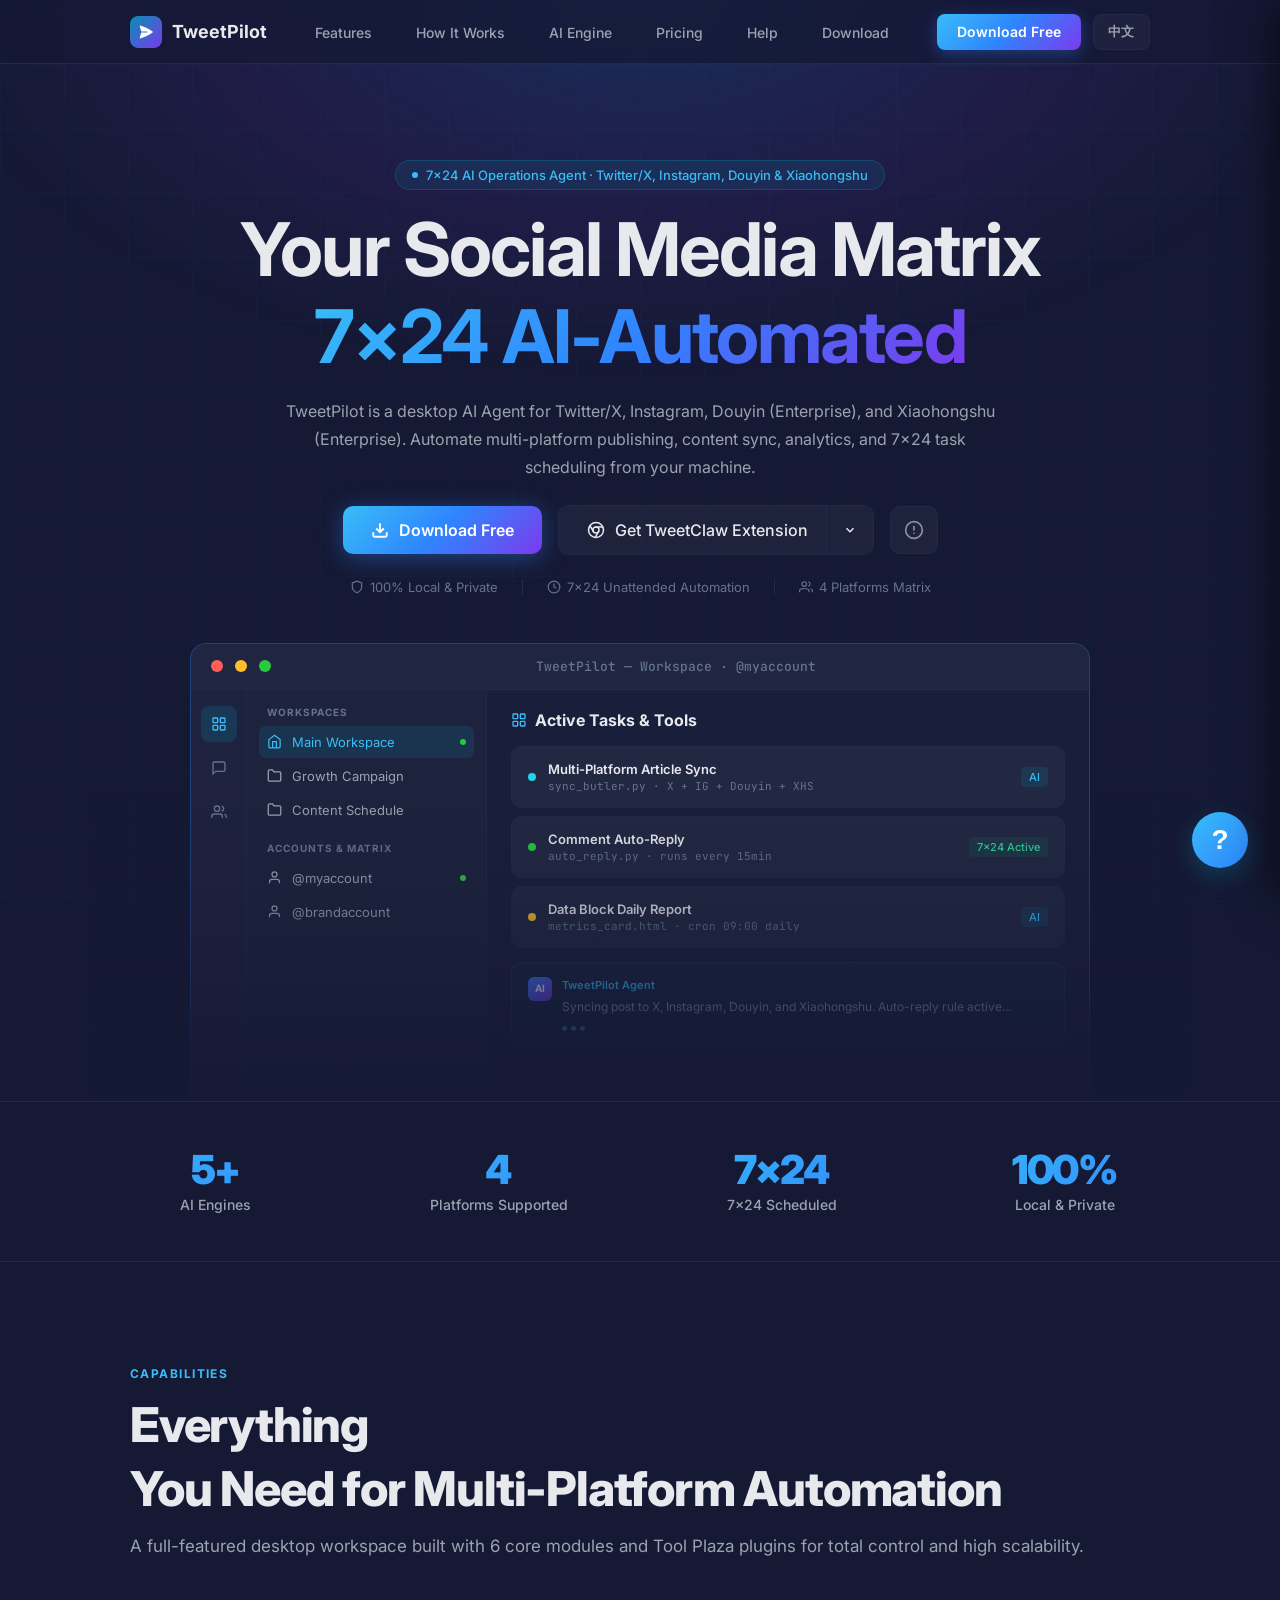
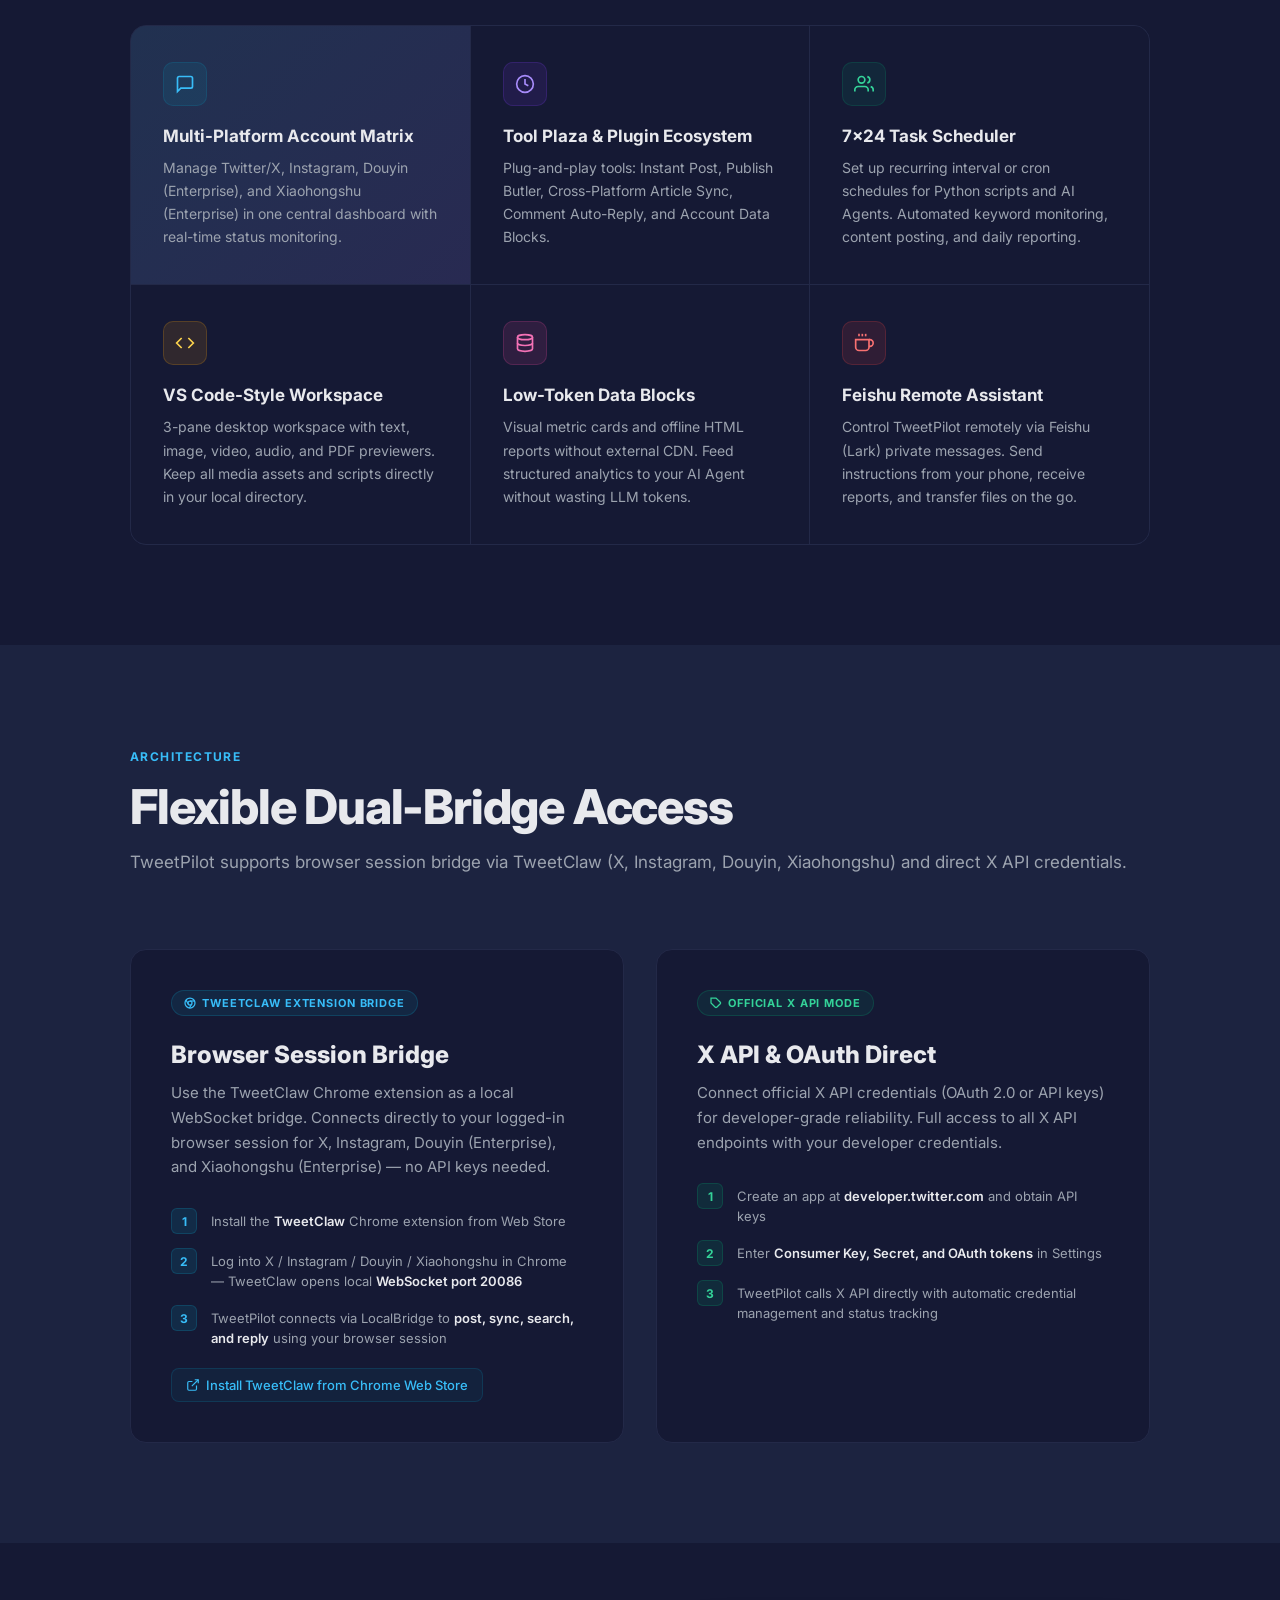
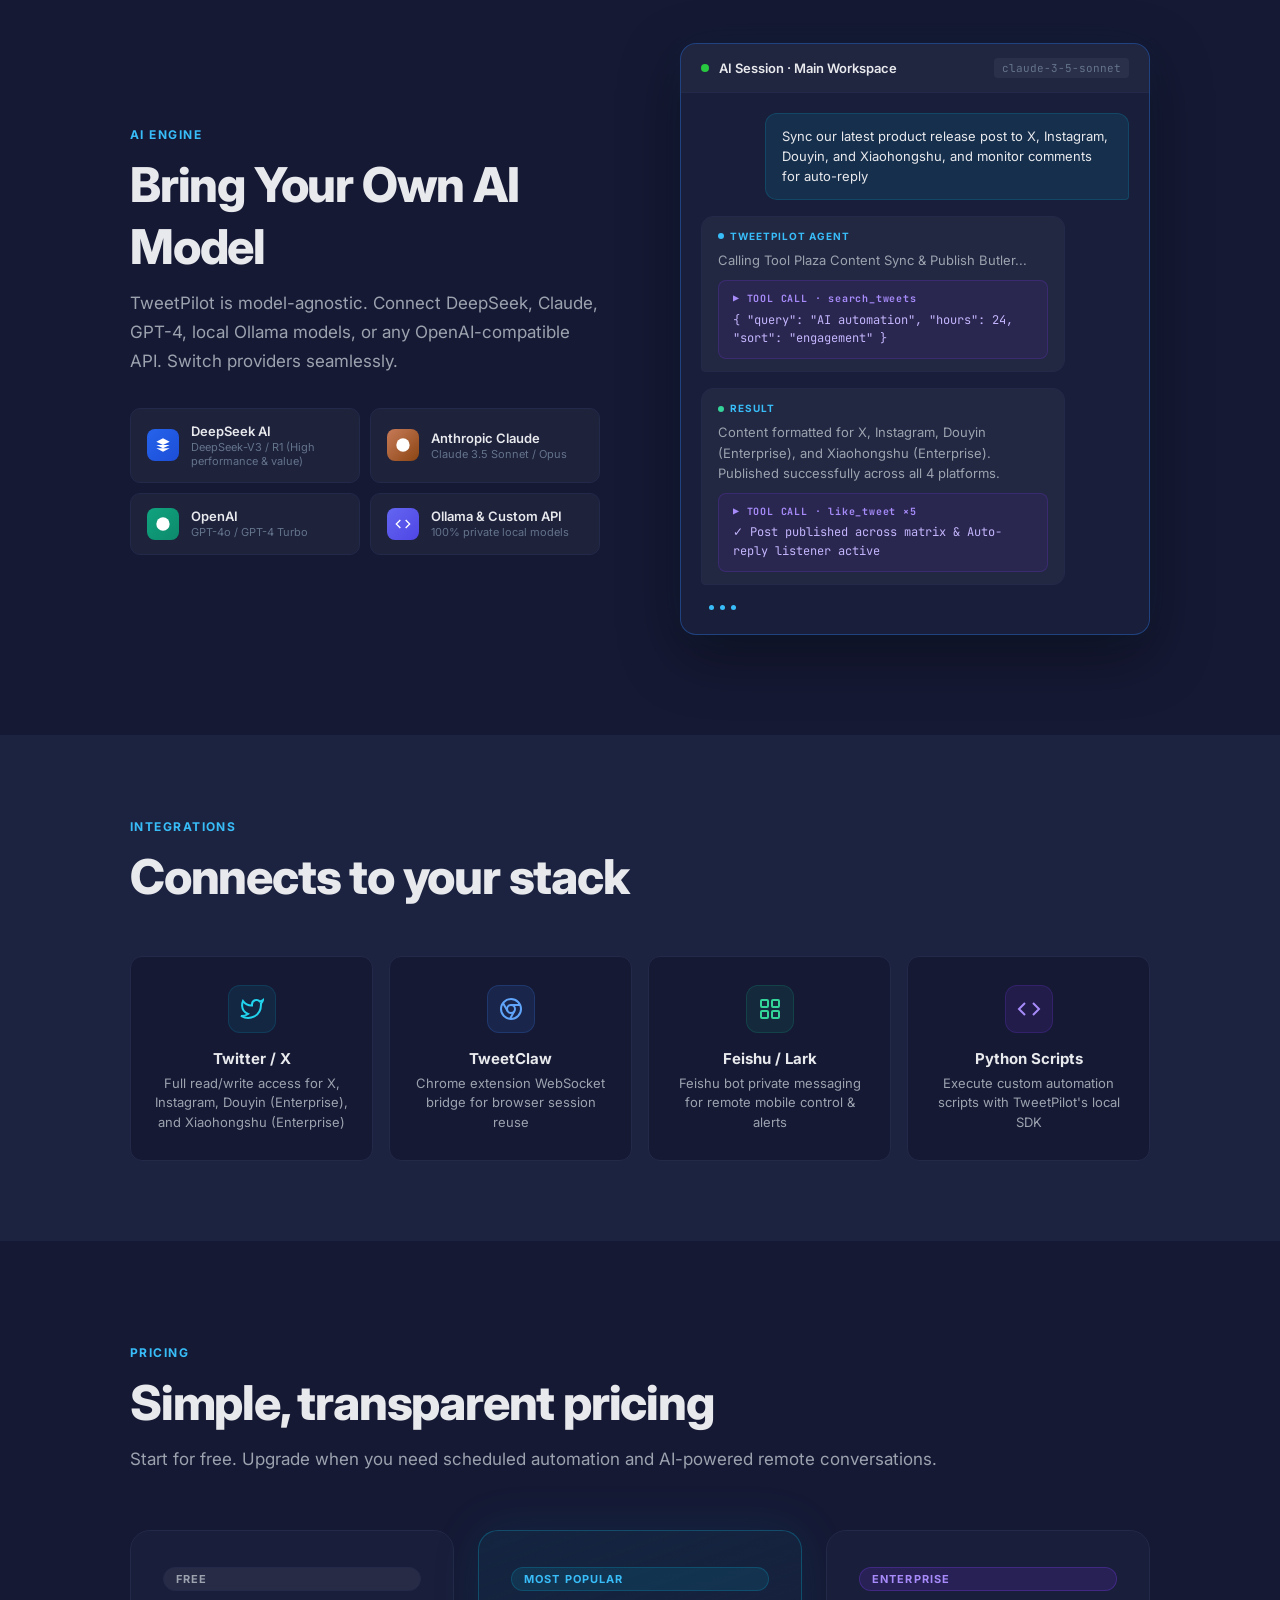
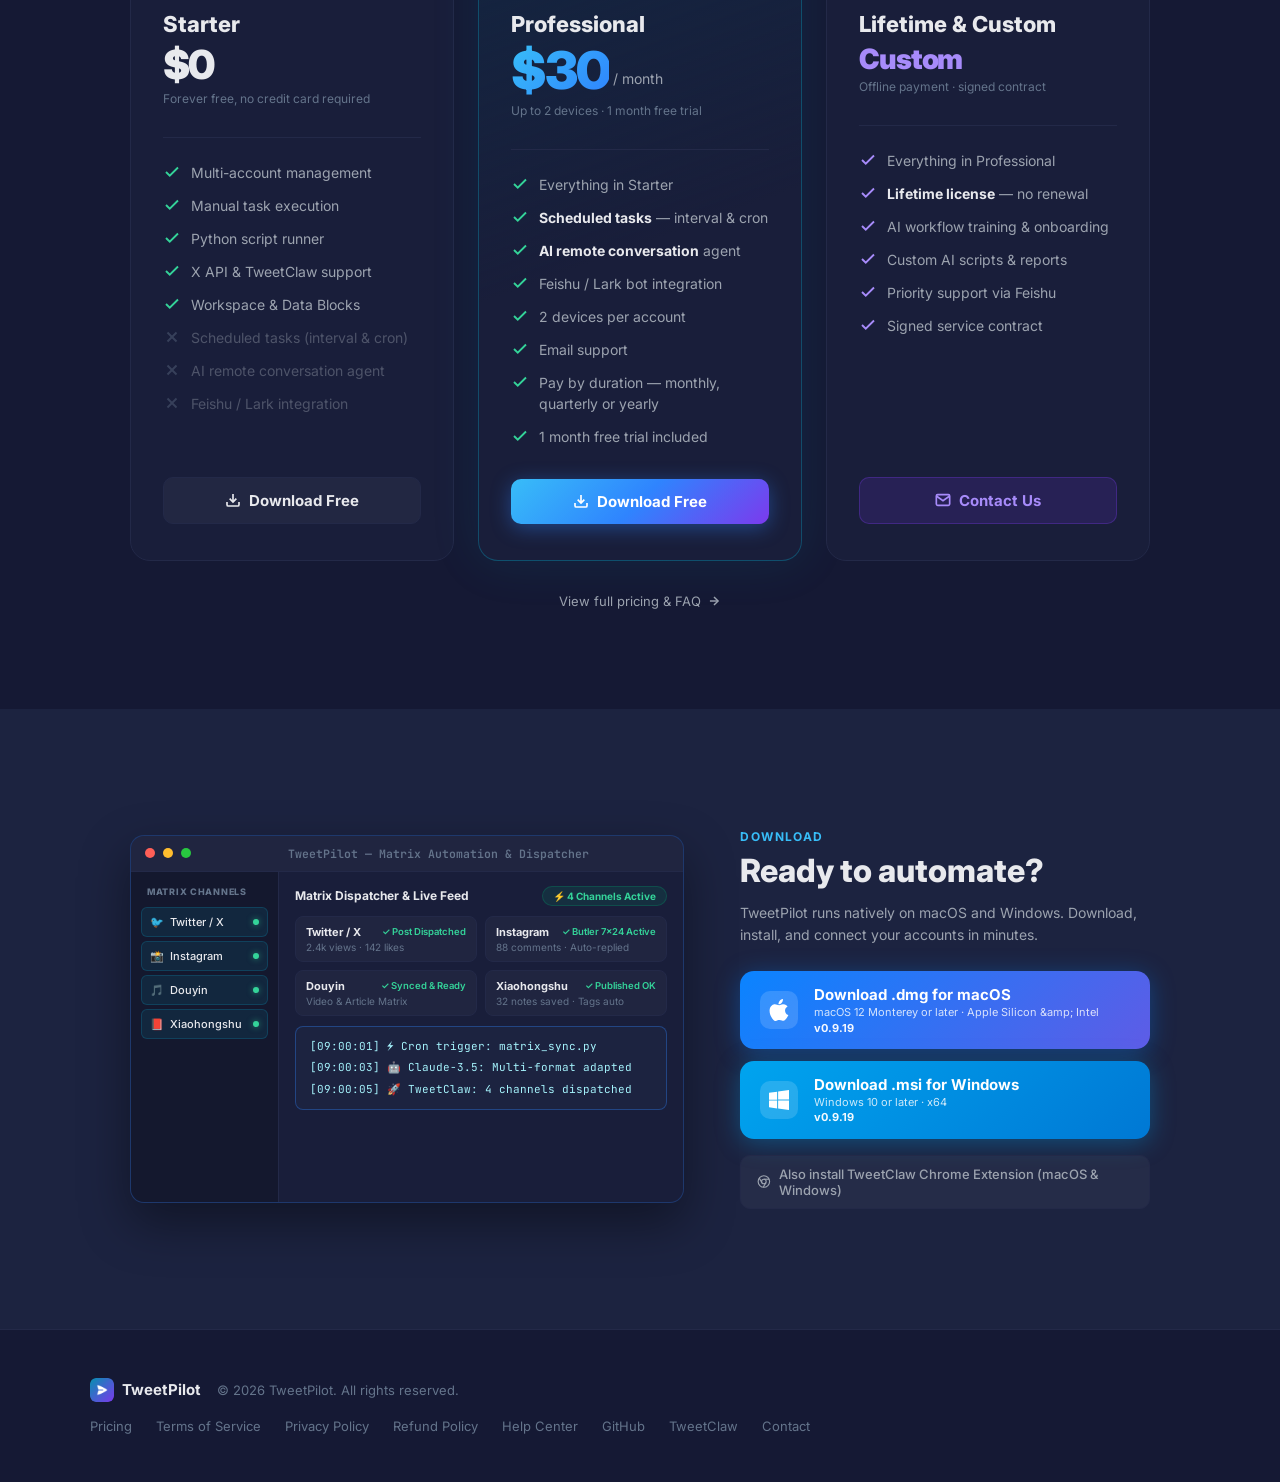
==== commit 2d8349cb: "s" ====
--- a/index.html
+++ b/index.html
@@ -2213,7 +2213,7 @@
               <div class="download-btn-content">
                 <span class="download-btn-main" data-i18n="download.btn_win">Download .msi for Windows</span>
                 <span class="download-btn-sub" data-i18n="download.req_win">Windows 10 or later · x64</span>
-                <span class="download-version win-version">v0.9.16</span>
+                <span class="download-version win-version">v0.9.19</span>
               </div>
             </a>
           </div>
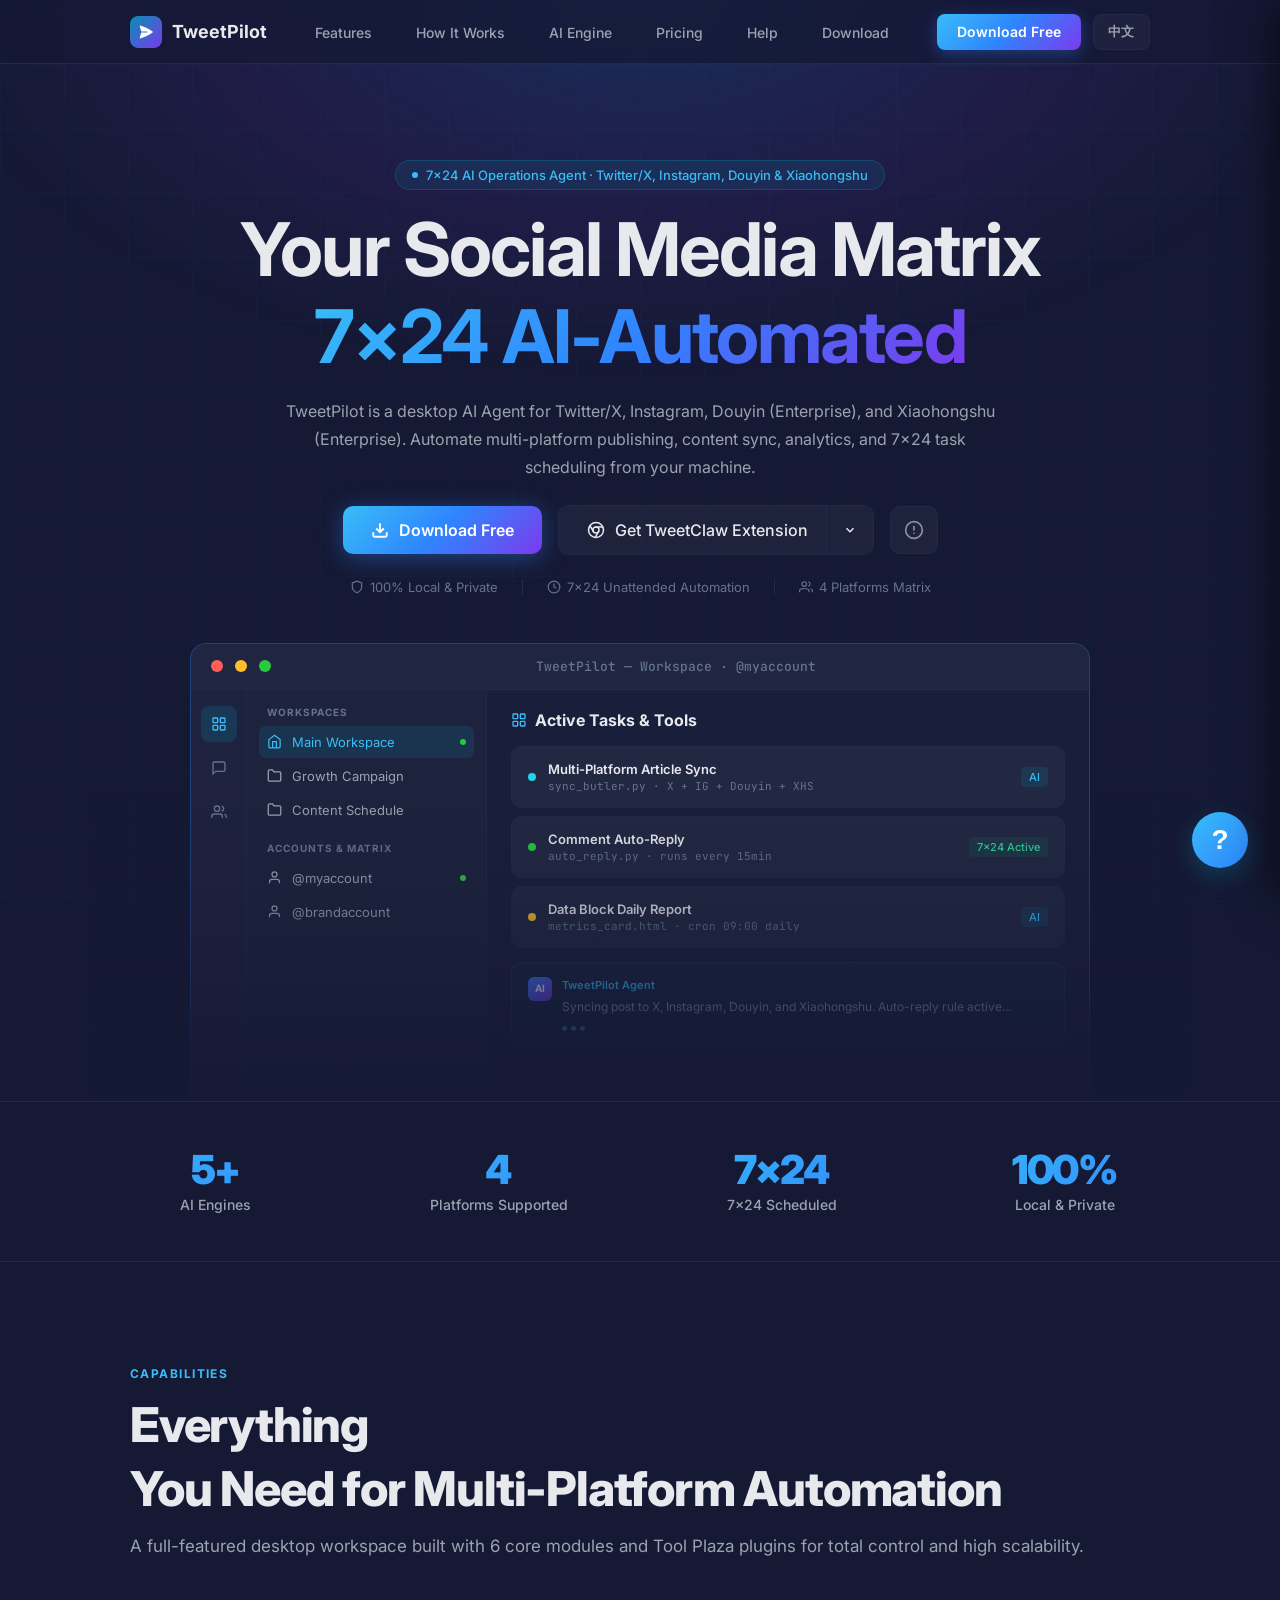
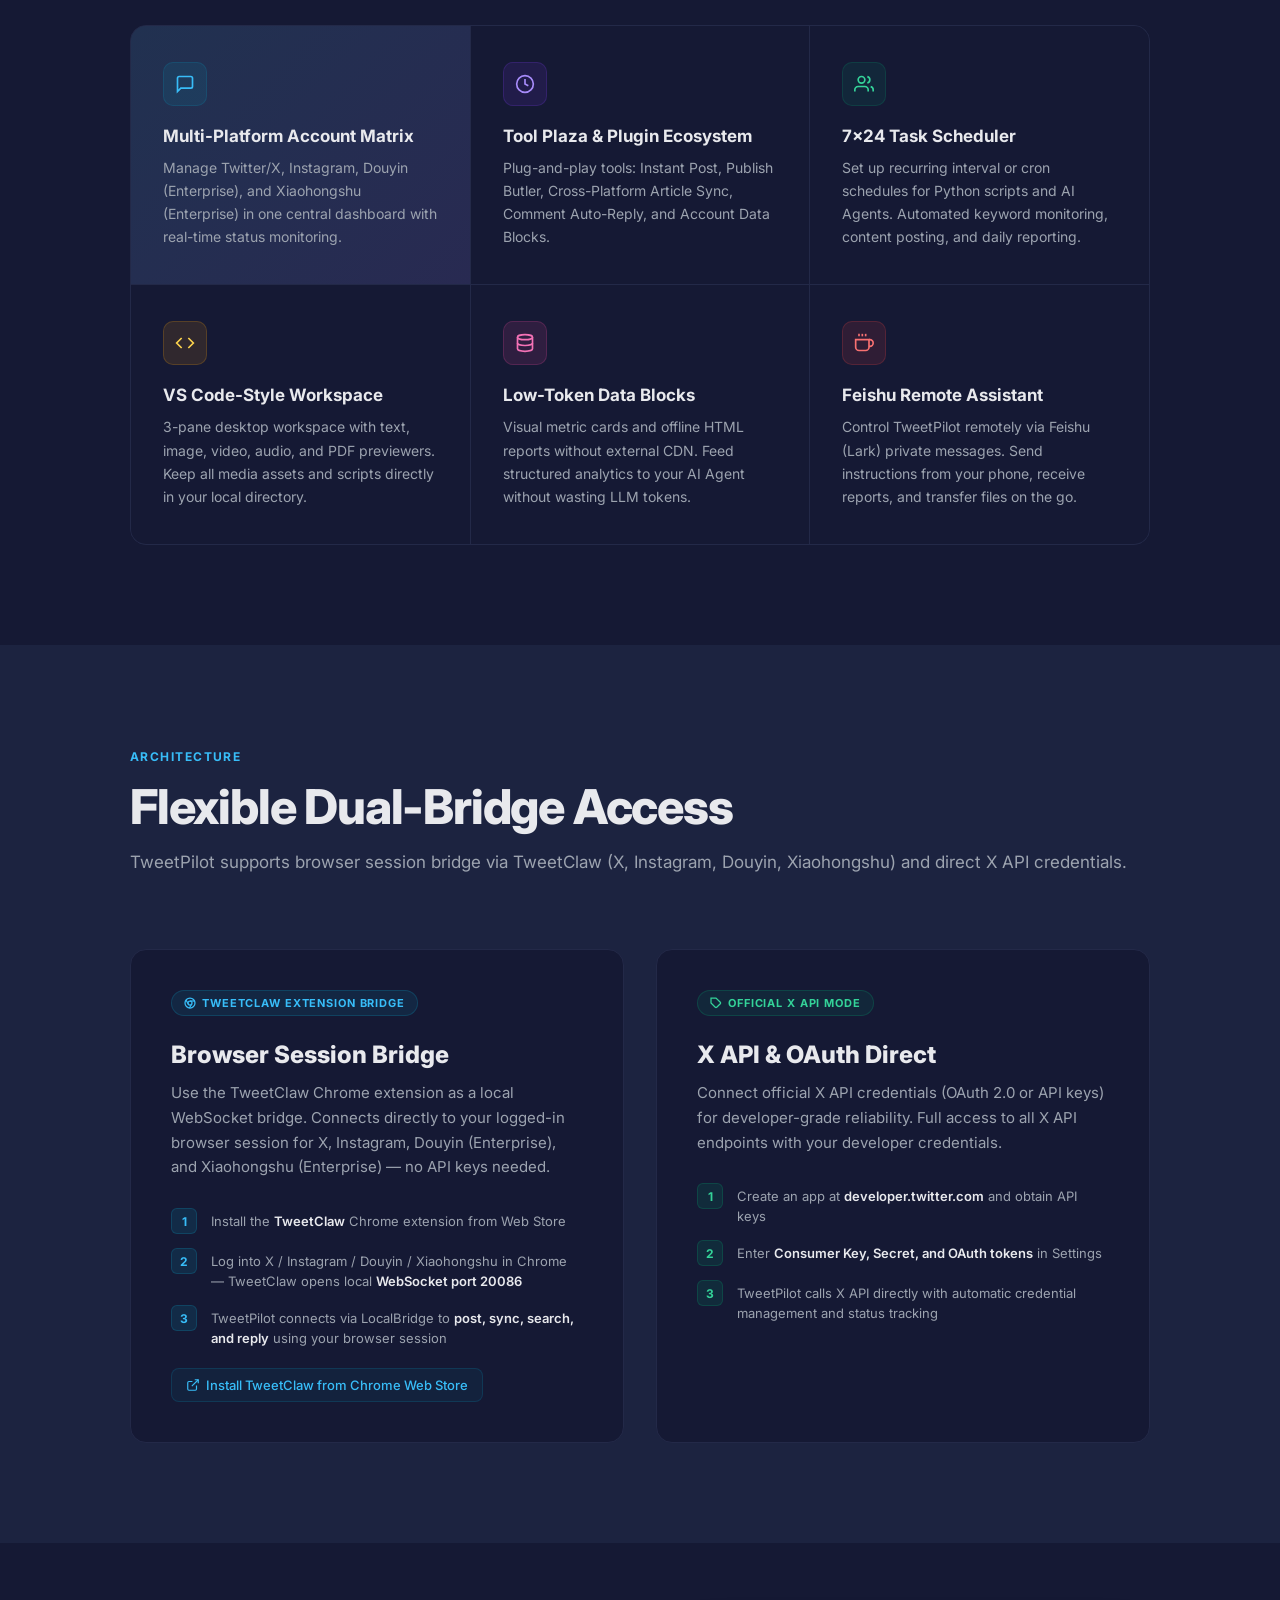
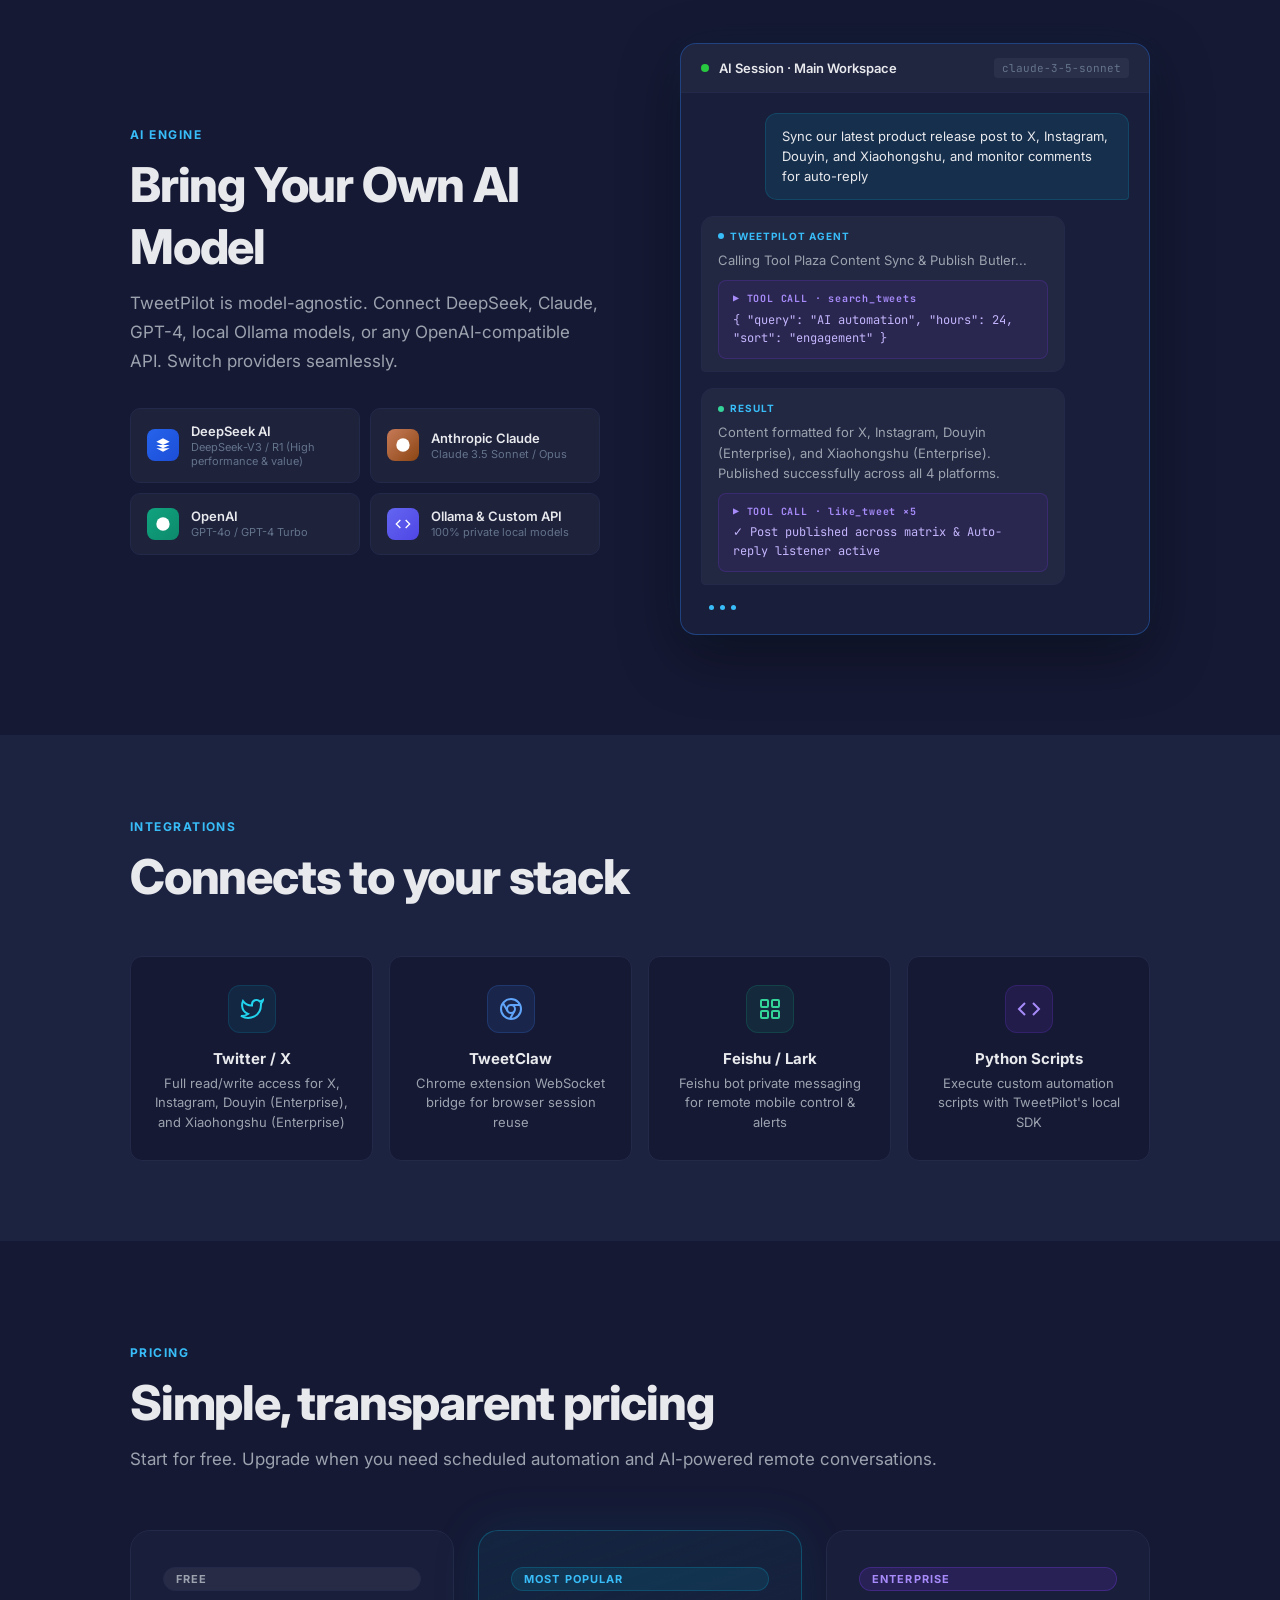
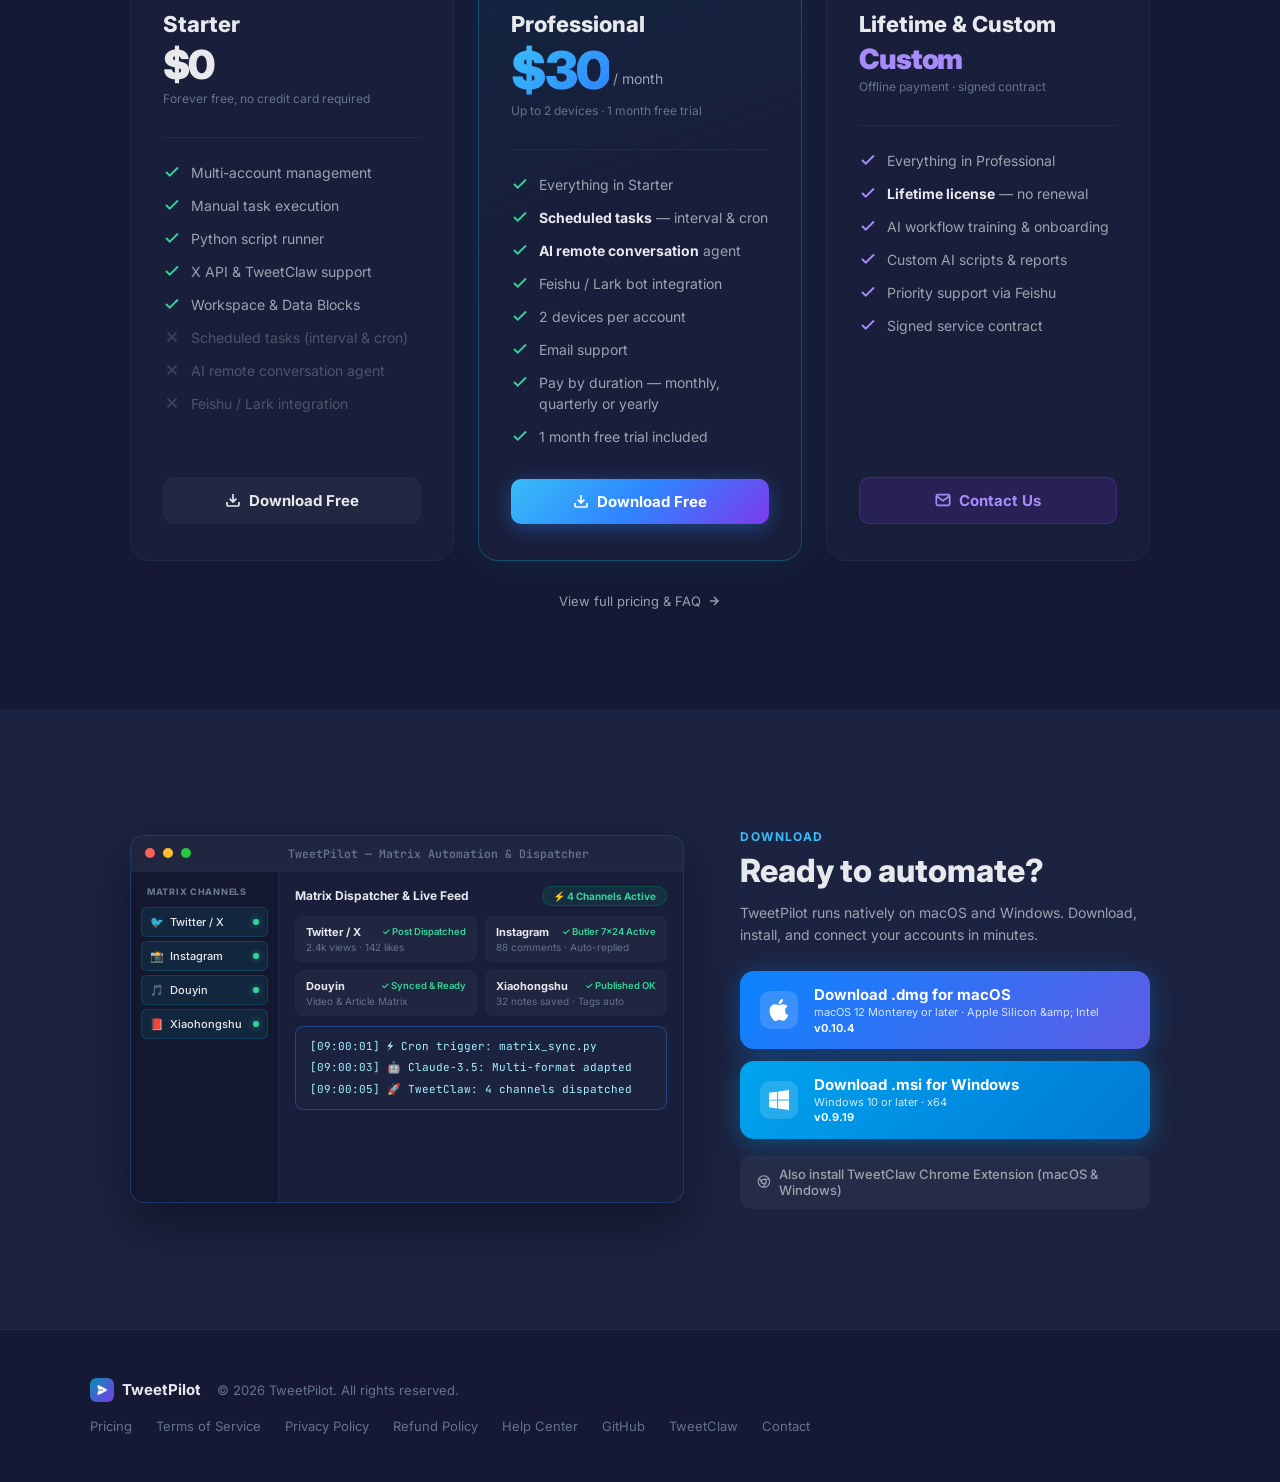
==== commit 77b1a724: "new dmg" ====
--- a/index.html
+++ b/index.html
@@ -2199,7 +2199,7 @@
               <div class="download-btn-content">
                 <span class="download-btn-main" data-i18n="download.btn_mac">Download .dmg for macOS</span>
                 <span class="download-btn-sub" data-i18n="download.req_mac">macOS 12 Monterey or later · Apple Silicon &amp; Intel</span>
-                <span class="download-version mac-version">v0.9.19</span>
+                <span class="download-version mac-version">v0.10.4</span>
               </div>
             </a>
 
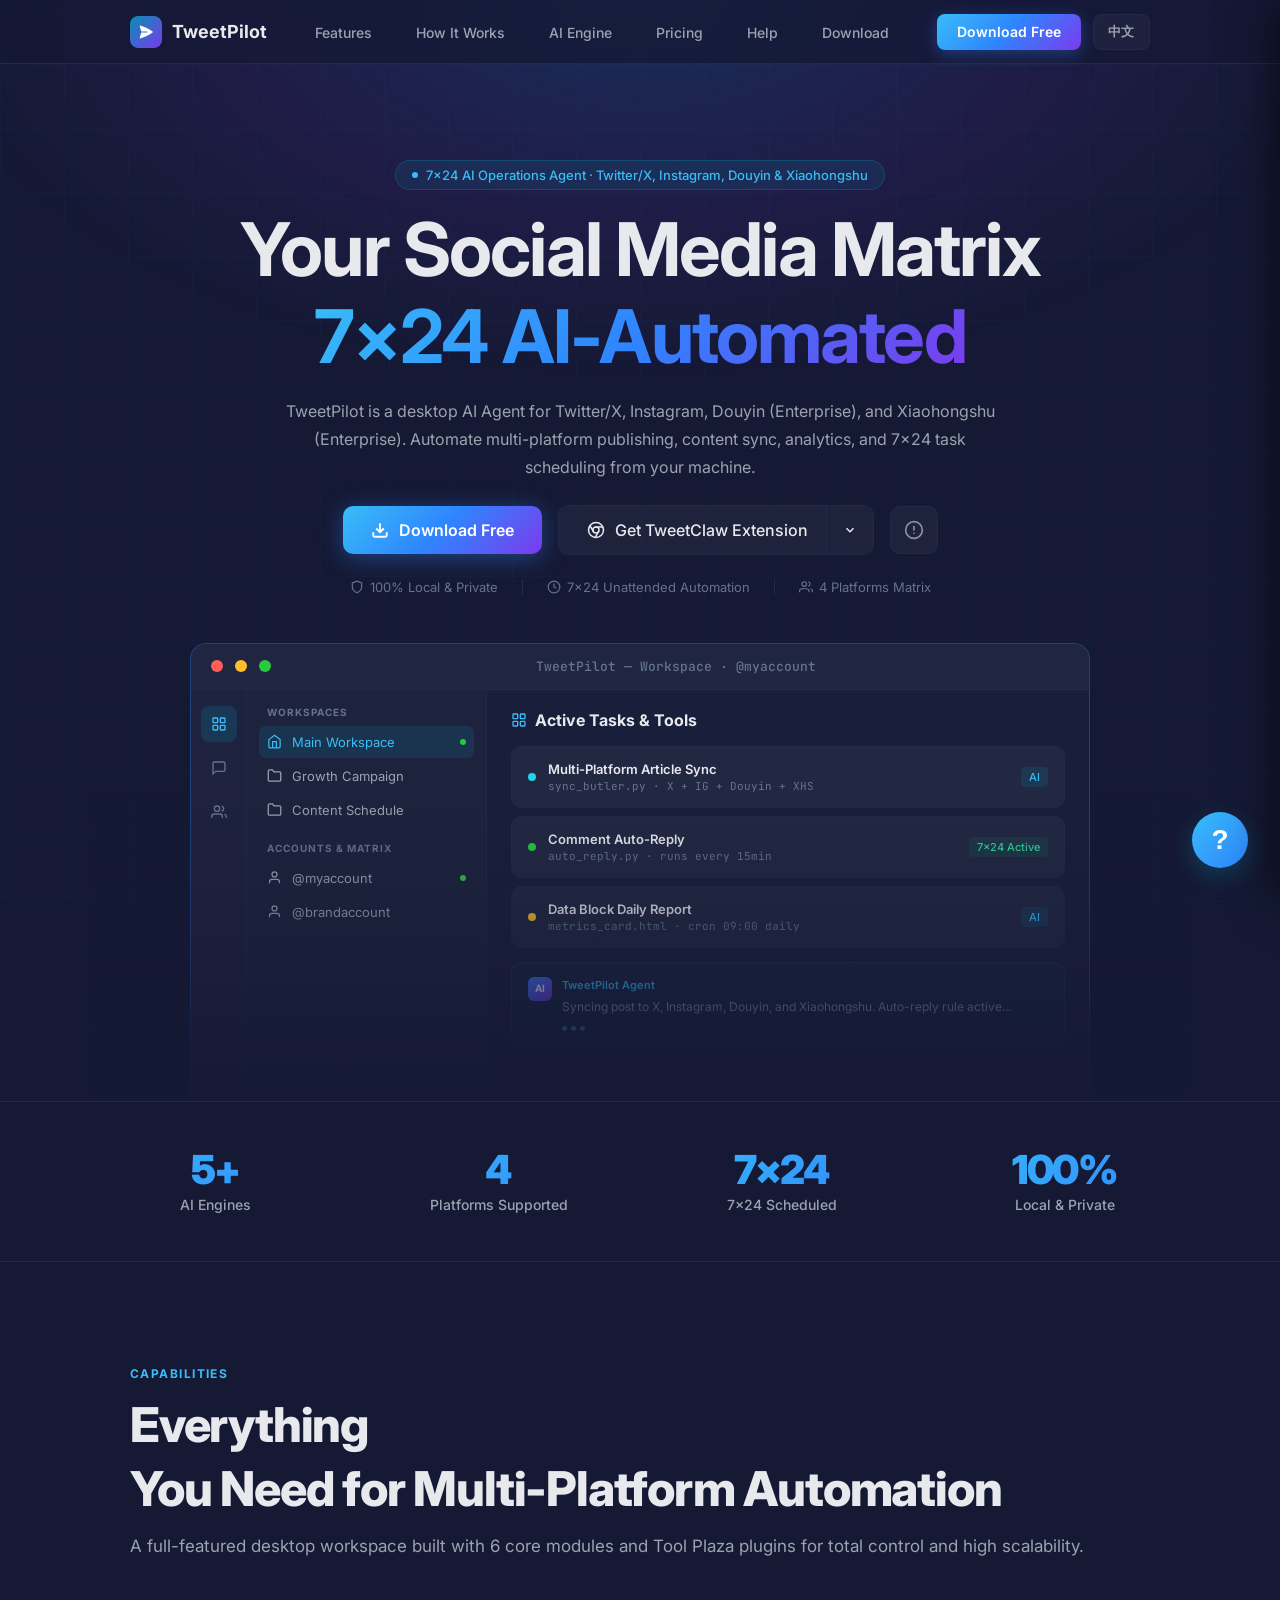
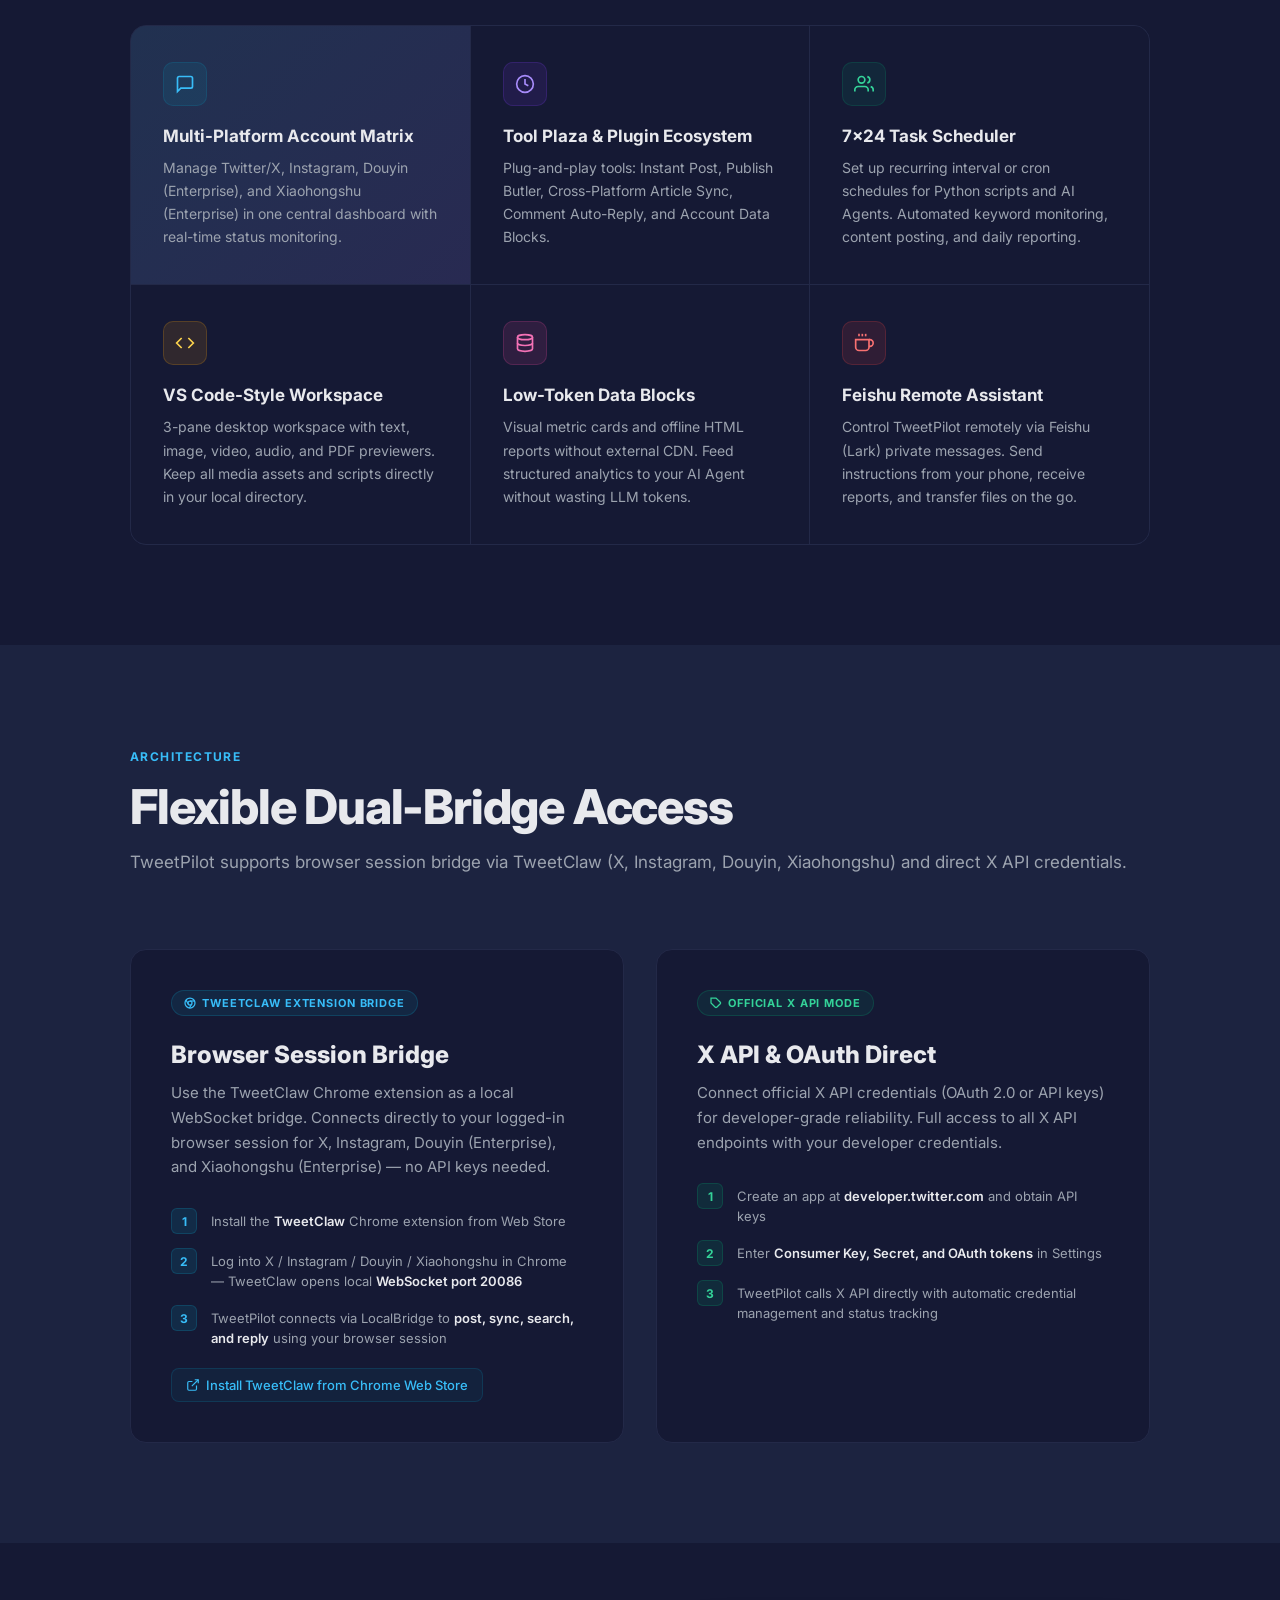
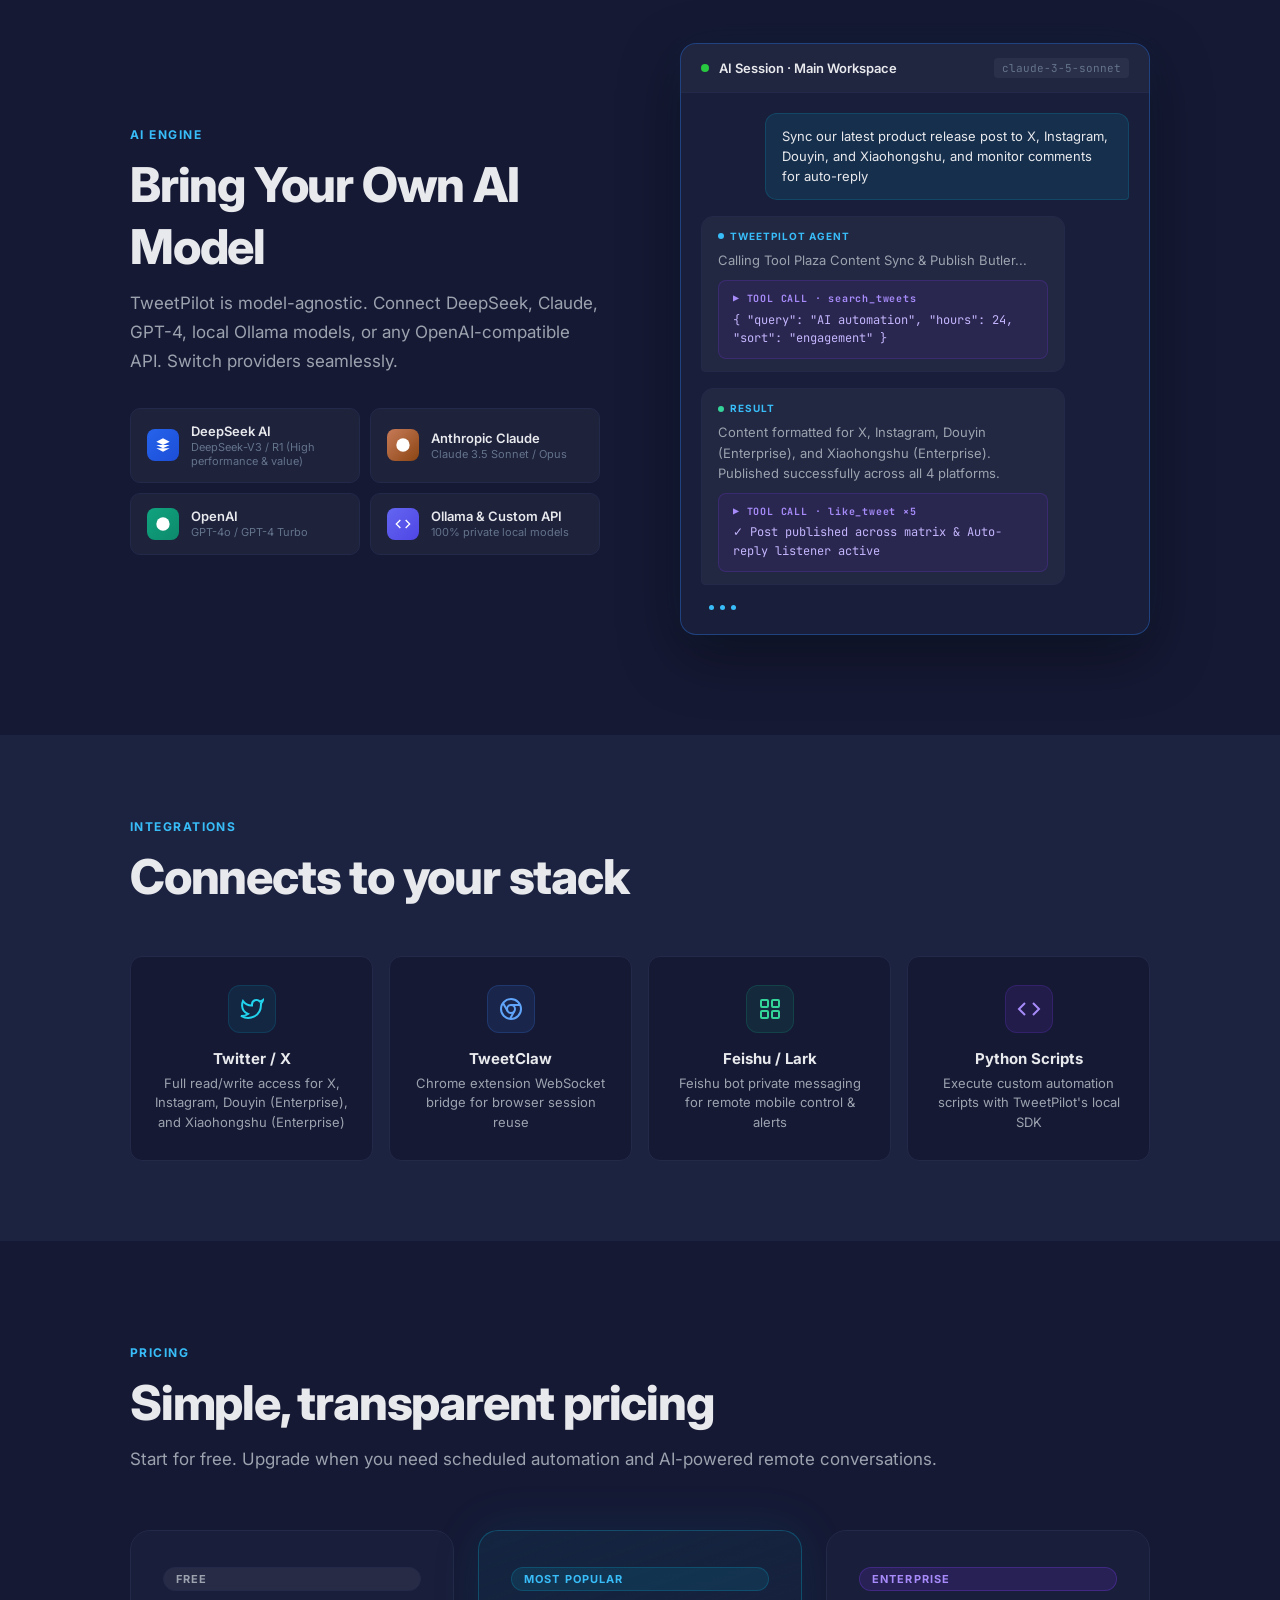
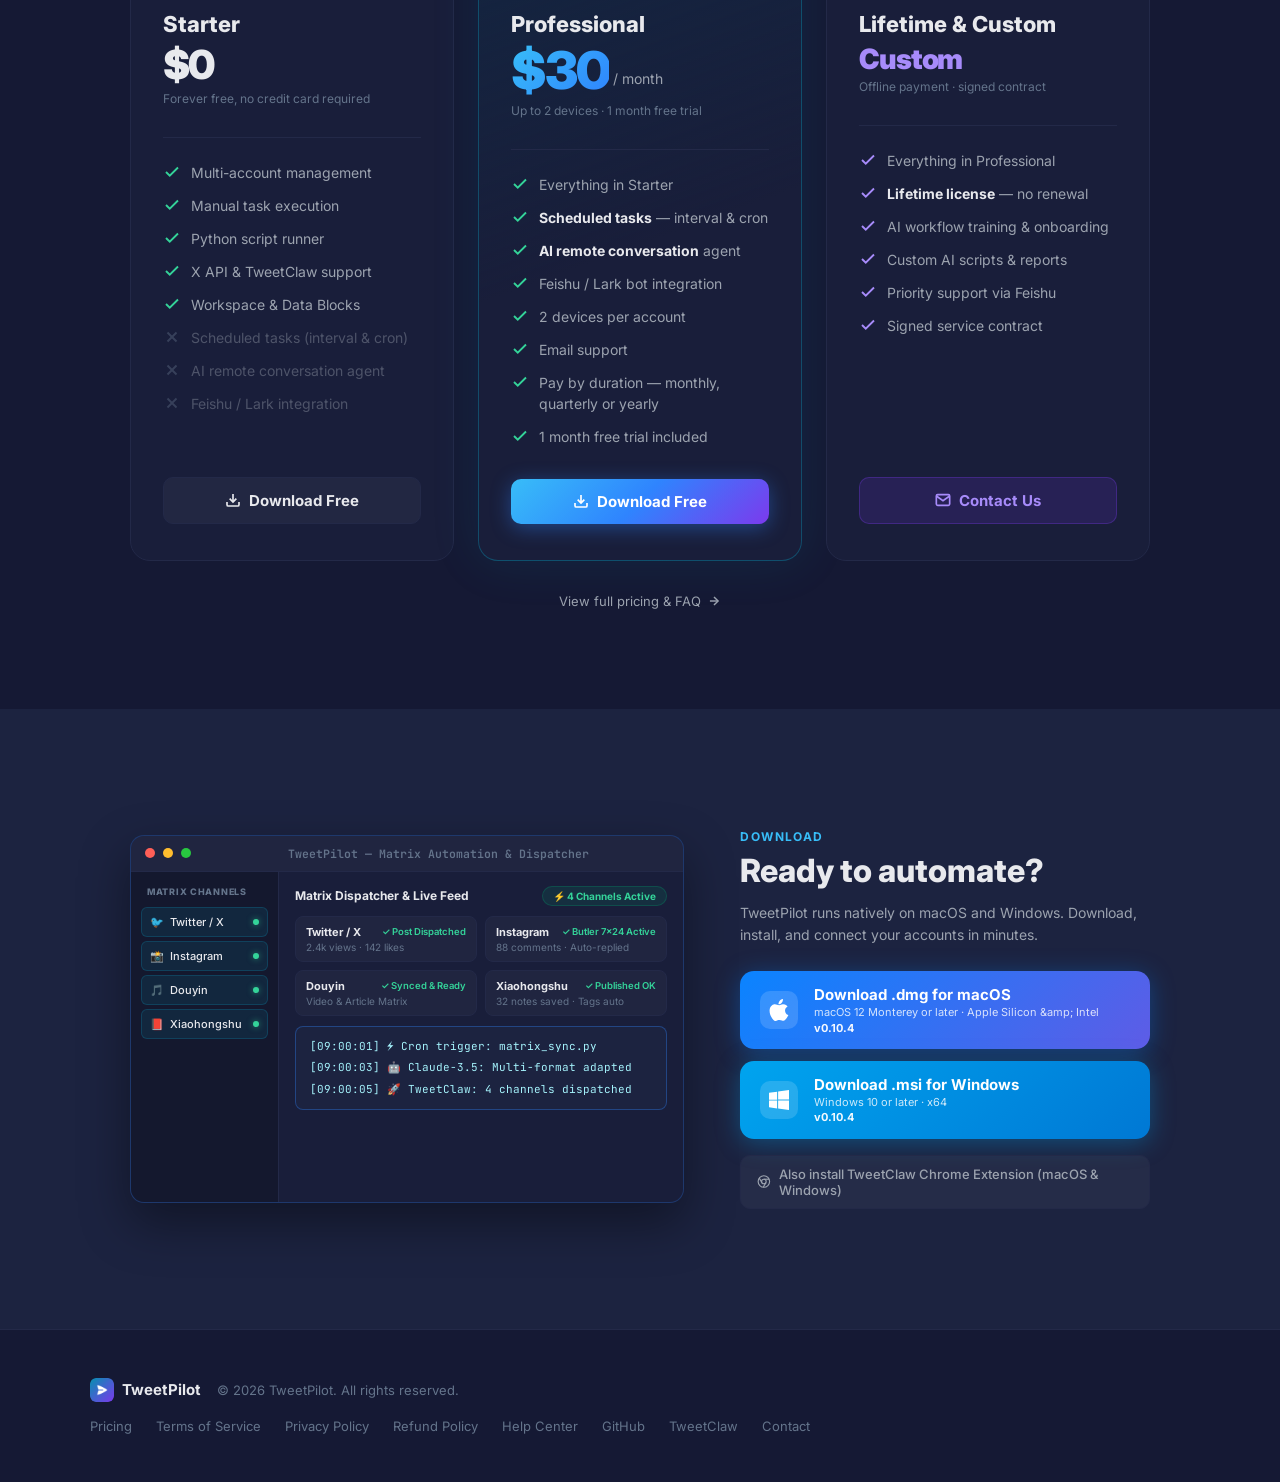
==== commit 92c3f208: "windows upate" ====
--- a/index.html
+++ b/index.html
@@ -2213,7 +2213,7 @@
               <div class="download-btn-content">
                 <span class="download-btn-main" data-i18n="download.btn_win">Download .msi for Windows</span>
                 <span class="download-btn-sub" data-i18n="download.req_win">Windows 10 or later · x64</span>
-                <span class="download-version win-version">v0.9.19</span>
+                <span class="download-version win-version">v0.10.4</span>
               </div>
             </a>
           </div>
